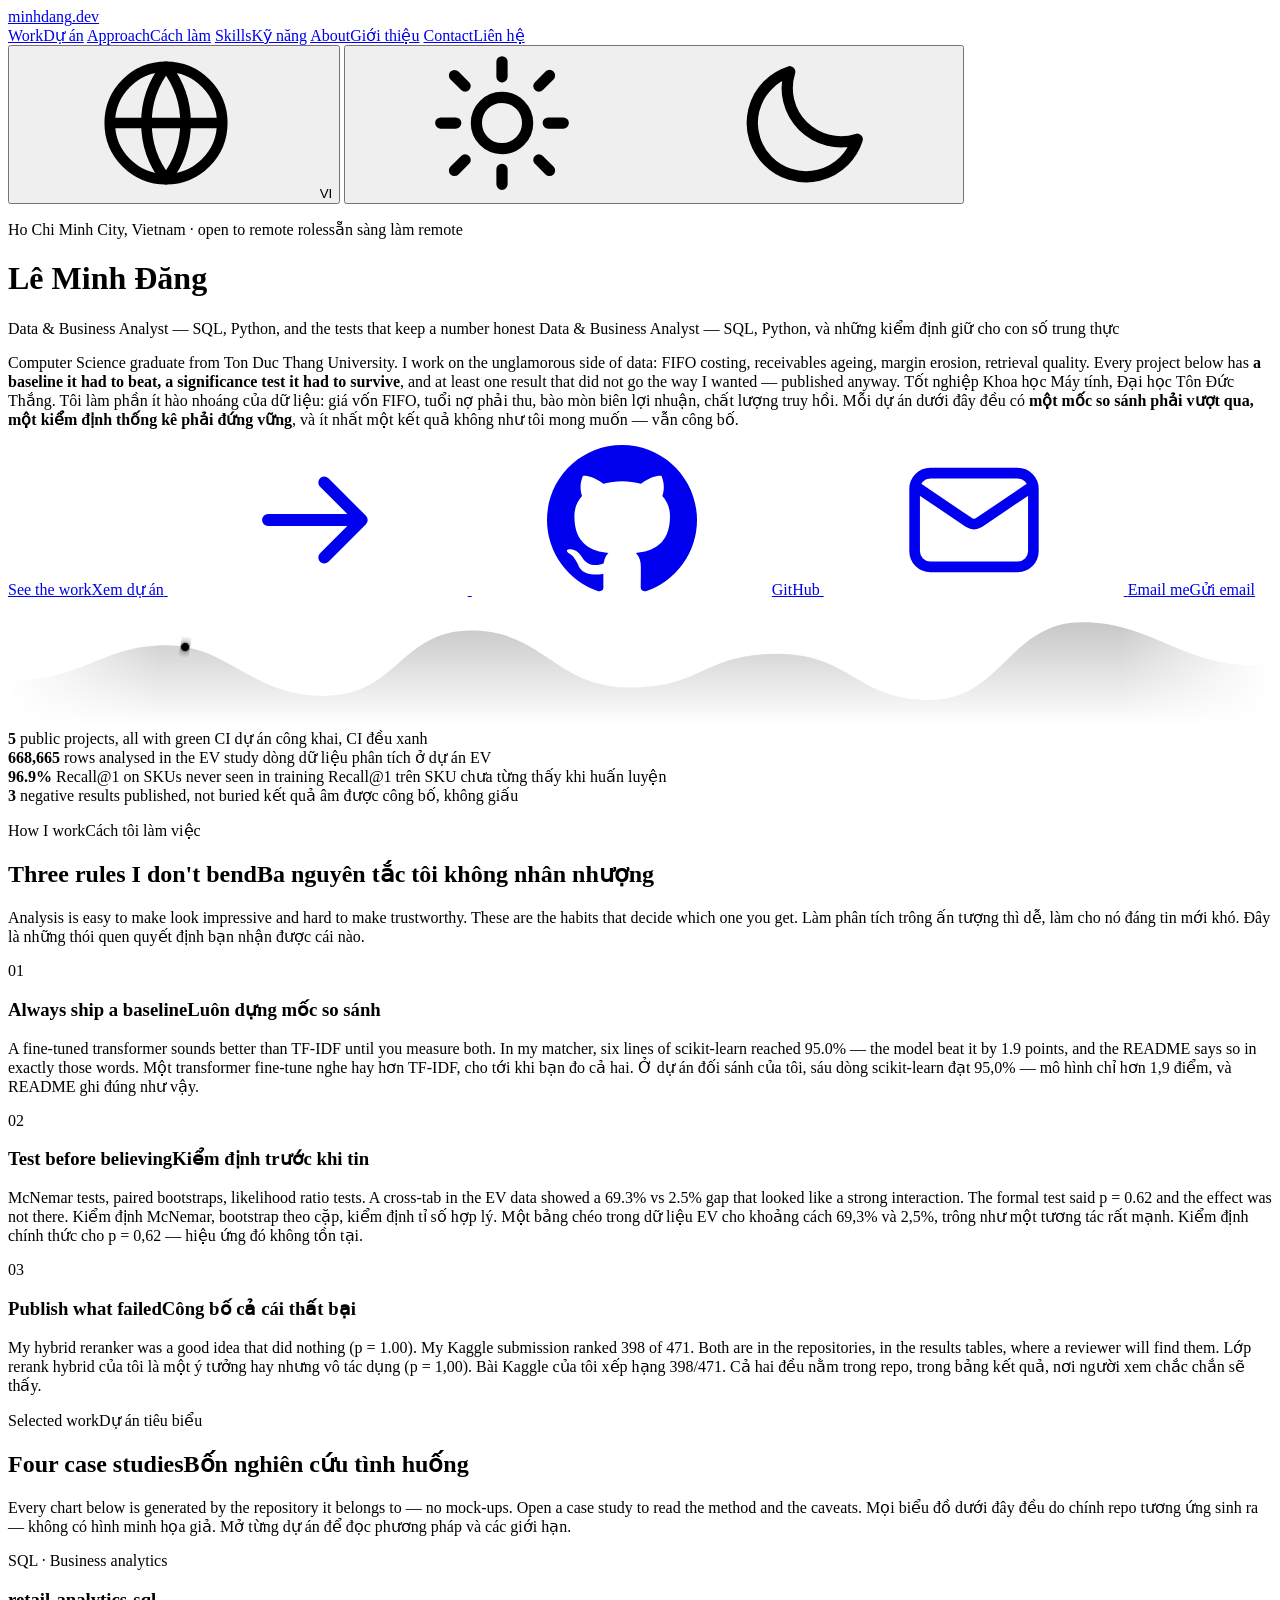
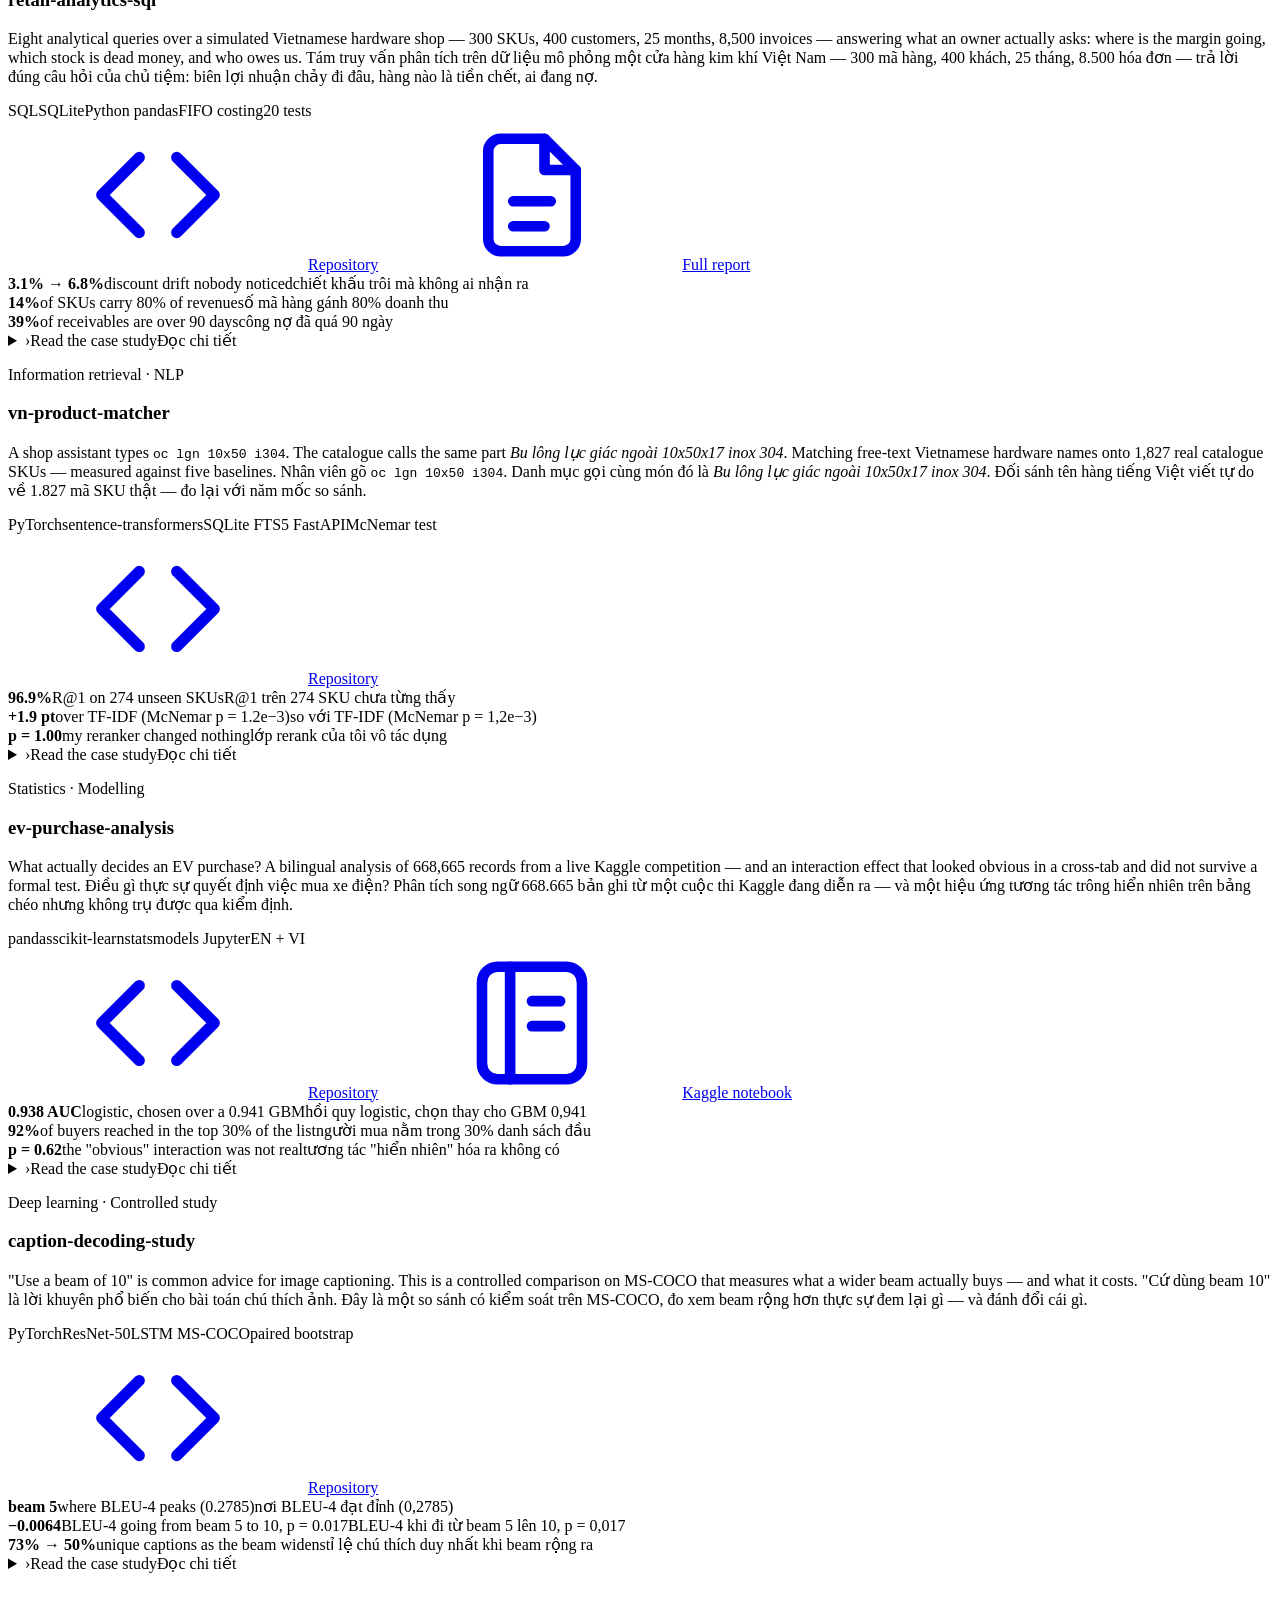
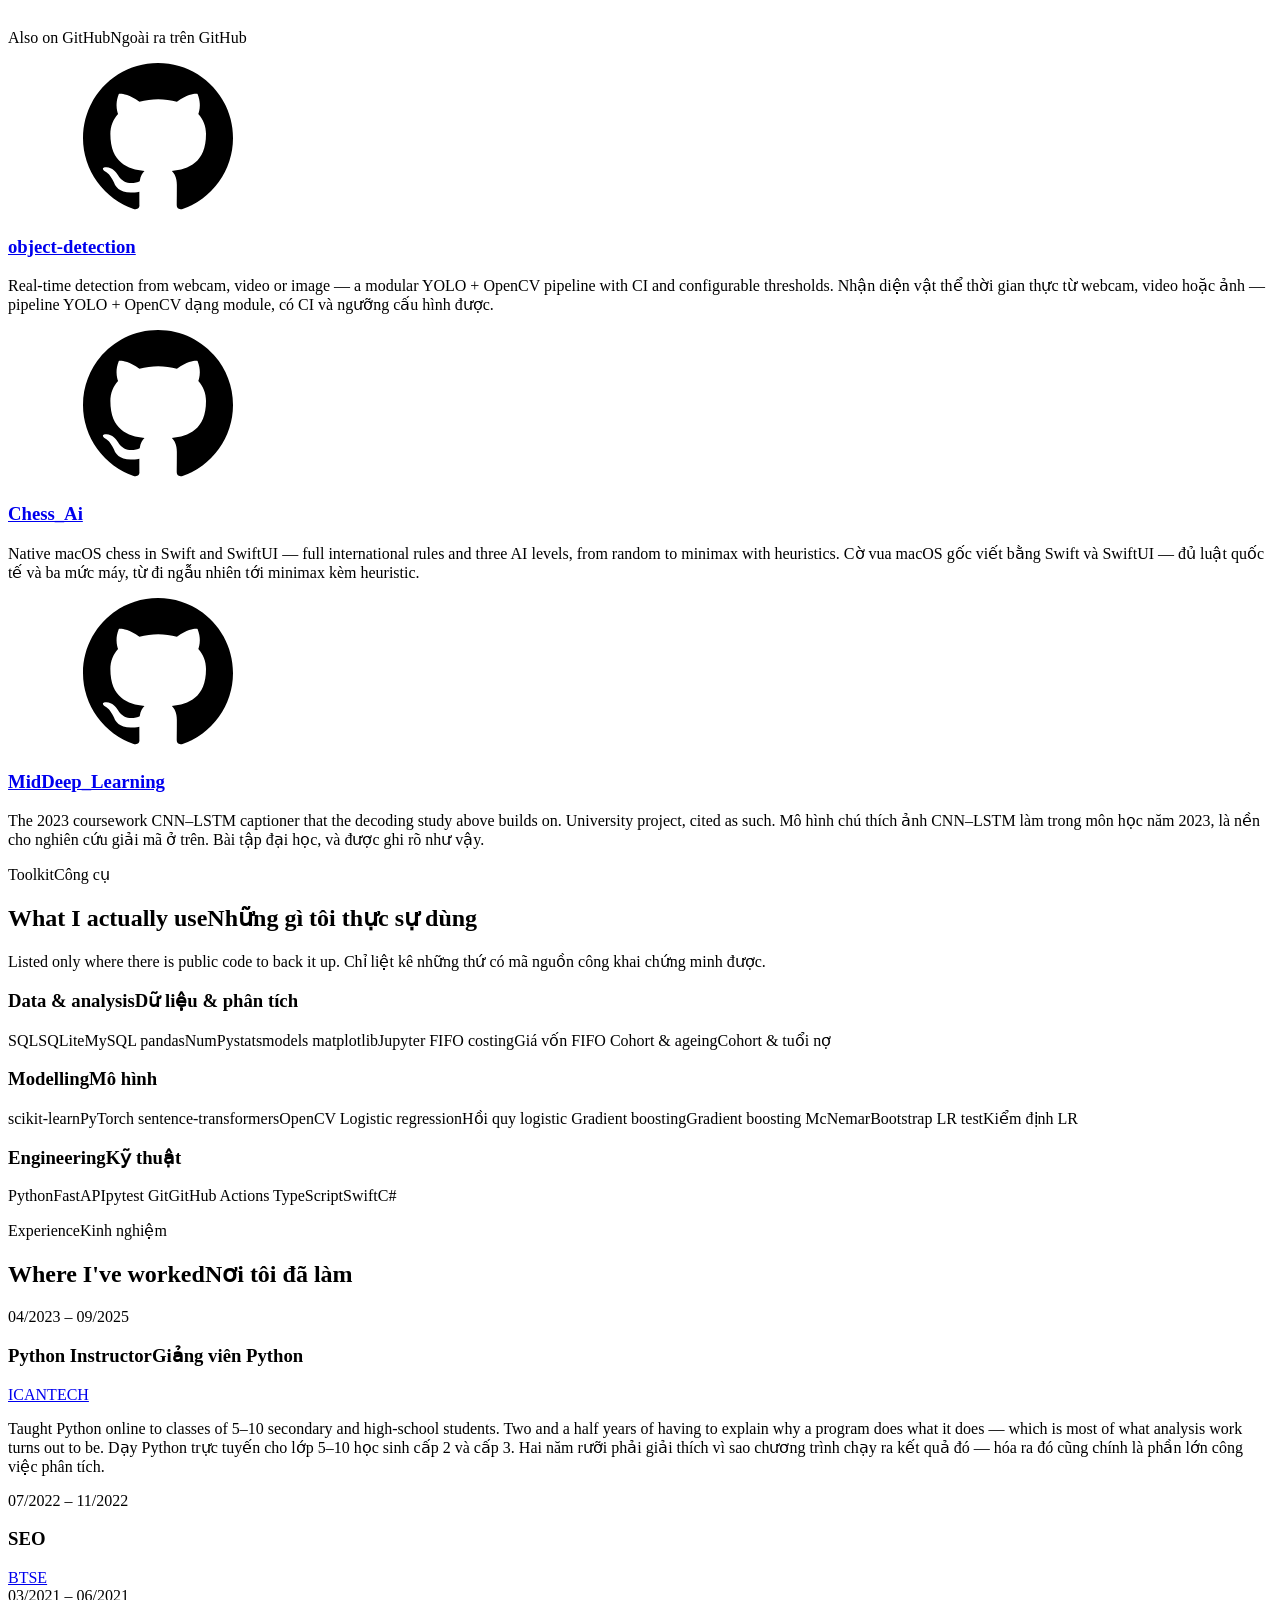
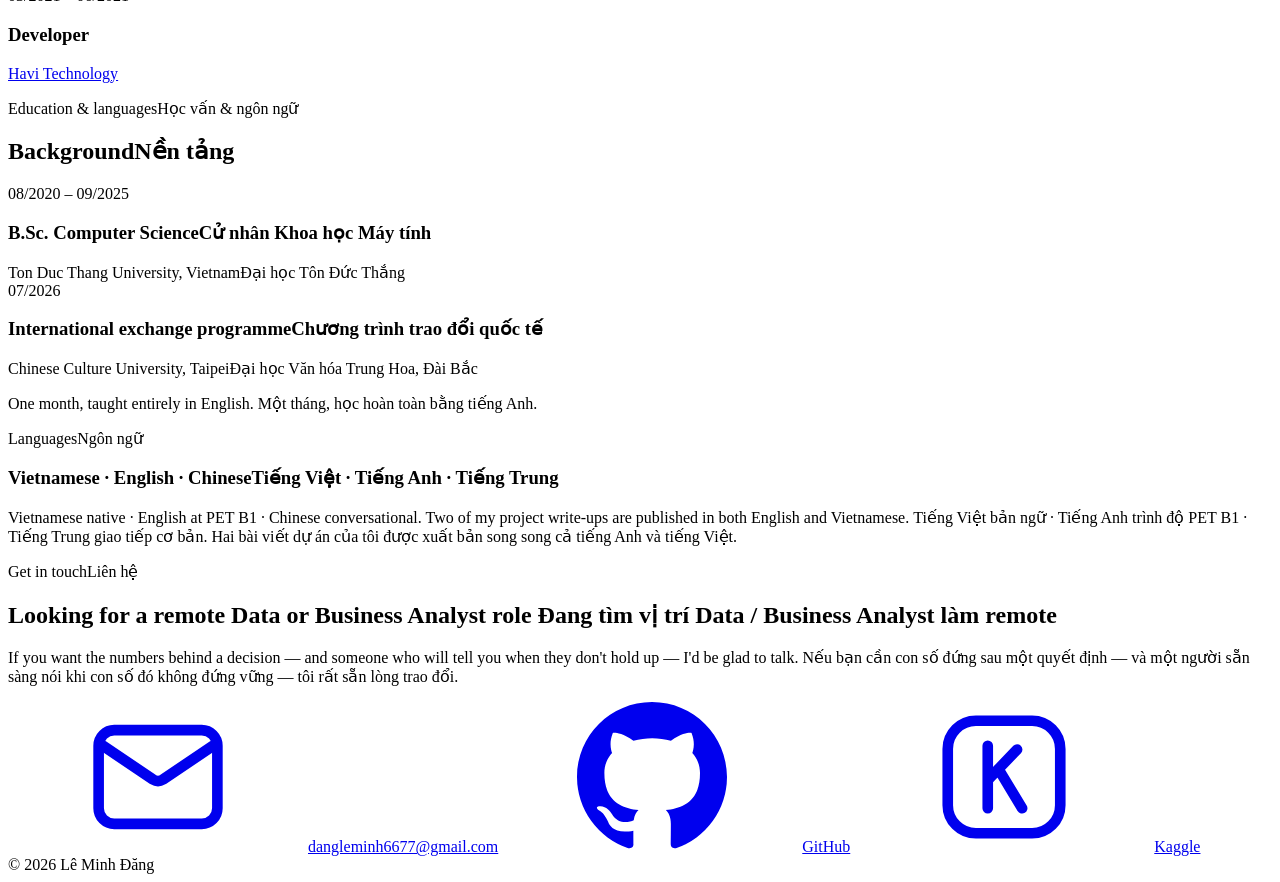
==== src/index.html @ 61ada76a "Split the page per language and add the search and assistant metadata A crawler was reading the Engl" ====
<!DOCTYPE html>
<html lang="en" data-theme="dark" data-lang="en">
<head>
<meta charset="utf-8">
<meta name="viewport" content="width=device-width, initial-scale=1">
<title>Lê Minh Đăng — Data &amp; Business Analyst</title>
<meta name="description" content="Data and business analyst. SQL, Python and statistics on inventory, margin and retrieval problems — with the tests that say whether the numbers hold.">
<meta name="author" content="Lê Minh Đăng">
<meta property="og:title" content="Lê Minh Đăng — Data &amp; Business Analyst">
<meta property="og:description" content="Five public projects, each with a baseline, a significance test, and at least one result that did not go my way.">
<meta property="og:type" content="website">
<meta property="og:url" content="https://conchocon154.github.io/">
<meta property="og:image" content="https://conchocon154.github.io/assets/img/og.png">
<meta property="og:image:width" content="1200">
<meta property="og:image:height" content="630">
<meta property="og:image:alt" content="Lê Minh Đăng — Data & Business Analyst">
<meta name="twitter:card" content="summary_large_image">
<meta name="theme-color" content="#0b0f14" media="(prefers-color-scheme: dark)">
<meta name="theme-color" content="#fbfaf7" media="(prefers-color-scheme: light)">
<link rel="icon" href="data:image/svg+xml,<svg xmlns='http://www.w3.org/2000/svg' viewBox='0 0 100 100'><rect width='100' height='100' rx='22' fill='%230b0f14'/><text y='72' x='50' text-anchor='middle' font-size='58' font-family='monospace' fill='%234dd4ac'>Đ</text></svg>">
<link rel="stylesheet" href="assets/css/style.css">
</head>
<body>

<!-- ====================== ICON SPRITE ======================
     Inline so nothing is fetched, and every glyph inherits currentColor,
     which means the icons follow the theme without a second asset set.
     GitHub mark is the MIT-licensed Octicon path.
     ========================================================= -->
<svg width="0" height="0" style="position:absolute" aria-hidden="true" focusable="false">
  <defs>
    <symbol id="i-github" viewBox="0 0 16 16">
      <path fill="currentColor" d="M8 0c4.42 0 8 3.58 8 8a8.013 8.013 0 0 1-5.45 7.59c-.4.08-.55-.17-.55-.38 0-.27.01-1.13.01-2.2 0-.75-.25-1.23-.54-1.48 1.78-.2 3.65-.88 3.65-3.95 0-.88-.31-1.59-.82-2.15.08-.2.36-1.02-.08-2.12 0 0-.67-.22-2.2.82-.64-.18-1.32-.27-2-.27-.68 0-1.36.09-2 .27-1.53-1.03-2.2-.82-2.2-.82-.44 1.1-.16 1.92-.08 2.12-.51.56-.82 1.28-.82 2.15 0 3.06 1.86 3.75 3.64 3.95-.23.2-.44.55-.51 1.07-.46.21-1.61.55-2.33-.66-.15-.24-.6-.83-1.23-.82-.67.01-.27.38.01.53.34.19.73.9.82 1.13.16.45.68 1.31 2.69.94 0 .67.01 1.3.01 1.49 0 .21-.15.45-.55.38A7.995 7.995 0 0 1 0 8c0-4.42 3.58-8 8-8Z"/>
    </symbol>
    <symbol id="i-arrow" viewBox="0 0 24 24" fill="none" stroke="currentColor" stroke-width="1.9" stroke-linecap="round" stroke-linejoin="round">
      <path d="M4 12h15m0 0-6-6m6 6-6 6"/>
    </symbol>
    <symbol id="i-mail" viewBox="0 0 24 24" fill="none" stroke="currentColor" stroke-width="1.7" stroke-linecap="round" stroke-linejoin="round">
      <rect x="2.5" y="4.5" width="19" height="15" rx="2.5"/>
      <path d="m3.2 7 8 5.4a1.5 1.5 0 0 0 1.6 0l8-5.4"/>
    </symbol>
    <symbol id="i-kaggle" viewBox="0 0 24 24" fill="none" stroke="currentColor" stroke-width="1.7" stroke-linecap="round" stroke-linejoin="round">
      <rect x="3" y="3" width="18" height="18" rx="4.5"/>
      <path d="M9.4 7v10M9.4 12.5 14.1 7.6M11.1 10.7 14.9 17"/>
    </symbol>
    <symbol id="i-code" viewBox="0 0 24 24" fill="none" stroke="currentColor" stroke-width="1.8" stroke-linecap="round" stroke-linejoin="round">
      <path d="m9 6-6 6 6 6M15 6l6 6-6 6"/>
    </symbol>
    <symbol id="i-doc" viewBox="0 0 24 24" fill="none" stroke="currentColor" stroke-width="1.7" stroke-linecap="round" stroke-linejoin="round">
      <path d="M14 3H7a2 2 0 0 0-2 2v14a2 2 0 0 0 2 2h10a2 2 0 0 0 2-2V8z"/>
      <path d="M14 3v5h5M9 13h6M9 17h5"/>
    </symbol>
    <symbol id="i-notebook" viewBox="0 0 24 24" fill="none" stroke="currentColor" stroke-width="1.7" stroke-linecap="round" stroke-linejoin="round">
      <rect x="4" y="3" width="16" height="18" rx="2.5"/>
      <path d="M8.5 3v18M12 8.5h4.5M12 12.5h4.5"/>
    </symbol>
    <symbol id="i-sun" viewBox="0 0 24 24" fill="none" stroke="currentColor" stroke-width="1.8" stroke-linecap="round" stroke-linejoin="round">
      <circle cx="12" cy="12" r="4.1"/>
      <path d="M12 2.2v2.4M12 19.4v2.4M4.4 4.4 6.1 6.1M17.9 17.9l1.7 1.7M2.2 12h2.4M19.4 12h2.4M4.4 19.6 6.1 17.9M17.9 6.1l1.7-1.7"/>
    </symbol>
    <symbol id="i-moon" viewBox="0 0 24 24" fill="none" stroke="currentColor" stroke-width="1.8" stroke-linecap="round" stroke-linejoin="round">
      <path d="M20.2 14.6A8.6 8.6 0 0 1 9.4 3.8a8.6 8.6 0 1 0 10.8 10.8Z"/>
    </symbol>
    <symbol id="i-globe" viewBox="0 0 24 24" fill="none" stroke="currentColor" stroke-width="1.7" stroke-linecap="round" stroke-linejoin="round">
      <circle cx="12" cy="12" r="9"/>
      <path d="M3.2 12h17.6"/>
      <path d="M12 3a14.5 14.5 0 0 1 0 18 14.5 14.5 0 0 1 0-18Z"/>
    </symbol>
  </defs>
</svg>

<!-- ====================== TOP BAR ====================== -->
<header class="topbar">
  <div class="topbar-in">
    <a class="brand" href="#top">minhdang<span class="dot">.</span>dev</a>
    <nav class="navlinks">
      <a href="#work"><span lang="en">Work</span><span lang="vi">Dự án</span></a>
      <a href="#approach"><span lang="en">Approach</span><span lang="vi">Cách làm</span></a>
      <a href="#skills"><span lang="en">Skills</span><span lang="vi">Kỹ năng</span></a>
      <a href="#about"><span lang="en">About</span><span lang="vi">Giới thiệu</span></a>
      <a href="#contact"><span lang="en">Contact</span><span lang="vi">Liên hệ</span></a>
    </nav>
    <div class="toggles">
      <button class="tg" id="langBtn" type="button" aria-label="Switch language">
        <svg class="ico"><use href="#i-globe"/></svg>
        <span class="tg-label">VI</span>
      </button>
      <button class="tg tg-icon" id="themeBtn" type="button" aria-label="Switch theme">
        <svg class="ico ico-sun"><use href="#i-sun"/></svg>
        <svg class="ico ico-moon"><use href="#i-moon"/></svg>
      </button>
    </div>
  </div>
  <div class="progress" id="progress" aria-hidden="true"></div>
</header>

<main id="top">

<!-- ====================== HERO ====================== -->
<div class="hero">
  <div class="wrap">
    <p class="eyebrow">Ho Chi Minh City, Vietnam · <span lang="en">open to remote roles</span><span lang="vi">sẵn sàng làm remote</span></p>
    <h1>Lê Minh Đăng</h1>
    <p class="role">
      <span lang="en">Data &amp; Business Analyst — SQL, Python, and the tests that keep a number honest</span>
      <span lang="vi">Data &amp; Business Analyst — SQL, Python, và những kiểm định giữ cho con số trung thực</span>
    </p>

    <p class="pitch">
      <span lang="en">Computer Science graduate from Ton Duc Thang University. I work on the unglamorous
      side of data: FIFO costing, receivables ageing, margin erosion, retrieval quality. Every project
      below has <strong>a baseline it had to beat, a significance test it had to survive</strong>, and at least one
      result that did not go the way I wanted — published anyway.</span>
      <span lang="vi">Tốt nghiệp Khoa học Máy tính, Đại học Tôn Đức Thắng. Tôi làm phần ít hào nhoáng
      của dữ liệu: giá vốn FIFO, tuổi nợ phải thu, bào mòn biên lợi nhuận, chất lượng truy hồi. Mỗi dự án
      dưới đây đều có <strong>một mốc so sánh phải vượt qua, một kiểm định thống kê phải đứng vững</strong>,
      và ít nhất một kết quả không như tôi mong muốn — vẫn công bố.</span>
    </p>

    <div class="cta">
      <a class="btn btn-primary" href="#work">
        <span lang="en">See the work</span><span lang="vi">Xem dự án</span>
        <svg class="ico ico-shift"><use href="#i-arrow"/></svg>
      </a>
      <a class="btn" href="https://github.com/conchocon154" target="_blank" rel="noopener">
        <svg class="ico"><use href="#i-github"/></svg>GitHub
      </a>
      <a class="btn" href="mailto:dangleminh6677@gmail.com">
        <svg class="ico"><use href="#i-mail"/></svg>
        <span lang="en">Email me</span><span lang="vi">Gửi email</span>
      </a>
    </div>

    <!-- A signal, not a data chart: it carries no numbers and claims none.
         The real figures all live in the case studies below. -->
    <div class="signal" aria-hidden="true">
      <svg viewBox="0 0 1200 120" preserveAspectRatio="none">
        <defs>
          <linearGradient id="sig-fill" x1="0" y1="0" x2="0" y2="1">
            <stop offset="0%" stop-color="var(--accent)" stop-opacity="0.22"/>
            <stop offset="100%" stop-color="var(--accent)" stop-opacity="0"/>
          </linearGradient>
          <linearGradient id="sig-fade" x1="0" y1="0" x2="1" y2="0">
            <stop offset="0%" stop-color="#fff" stop-opacity="0"/>
            <stop offset="12%" stop-color="#fff" stop-opacity="1"/>
            <stop offset="88%" stop-color="#fff" stop-opacity="1"/>
            <stop offset="100%" stop-color="#fff" stop-opacity="0"/>
          </linearGradient>
          <mask id="sig-mask">
            <rect width="1200" height="120" fill="url(#sig-fade)"/>
          </mask>
          <filter id="sig-glow" x="-5%" y="-60%" width="110%" height="220%">
            <feGaussianBlur stdDeviation="4" result="b"/>
            <feMerge><feMergeNode in="b"/><feMergeNode in="SourceGraphic"/></feMerge>
          </filter>
        </defs>

        <g mask="url(#sig-mask)">
          <g class="sig-ticks">
            <path d="M0 96h1200" stroke="var(--line)" stroke-width="1"/>
          </g>
          <path class="sig-area"
                d="M0 78 C 70 78 90 44 150 44 S 230 92 300 92 S 372 30 440 30
                   S 520 84 590 84 S 660 52 730 52 S 806 96 875 96 S 950 22 1020 22
                   S 1120 70 1200 62 L1200 120 L0 120 Z"
                fill="url(#sig-fill)"/>
          <path class="sig-line"
                d="M0 78 C 70 78 90 44 150 44 S 230 92 300 92 S 372 30 440 30
                   S 520 84 590 84 S 660 52 730 52 S 806 96 875 96 S 950 22 1020 22
                   S 1120 70 1200 62"
                fill="none" stroke="var(--accent)" stroke-width="2.2"
                stroke-linecap="round" filter="url(#sig-glow)"/>
          <circle class="sig-dot" r="4" fill="var(--accent)" filter="url(#sig-glow)">
            <animateMotion dur="14s" repeatCount="indefinite" rotate="auto"
              path="M0 78 C 70 78 90 44 150 44 S 230 92 300 92 S 372 30 440 30
                    S 520 84 590 84 S 660 52 730 52 S 806 96 875 96 S 950 22 1020 22
                    S 1120 70 1200 62"/>
          </circle>
        </g>
      </svg>
    </div>

    <div class="stats">
      <div class="stat">
        <b>5</b>
        <span lang="en">public projects, all with green CI</span>
        <span lang="vi">dự án công khai, CI đều xanh</span>
      </div>
      <div class="stat">
        <b>668,665</b>
        <span lang="en">rows analysed in the EV study</span>
        <span lang="vi">dòng dữ liệu phân tích ở dự án EV</span>
      </div>
      <div class="stat">
        <b>96.9%</b>
        <span lang="en">Recall@1 on SKUs never seen in training</span>
        <span lang="vi">Recall@1 trên SKU chưa từng thấy khi huấn luyện</span>
      </div>
      <div class="stat">
        <b>3</b>
        <span lang="en">negative results published, not buried</span>
        <span lang="vi">kết quả âm được công bố, không giấu</span>
      </div>
    </div>
  </div>
</div>

<!-- ====================== APPROACH ====================== -->
<section id="approach">
  <div class="wrap">
    <div class="sec-head reveal">
      <p class="eyebrow"><span lang="en">How I work</span><span lang="vi">Cách tôi làm việc</span></p>
      <h2><span lang="en">Three rules I don't bend</span><span lang="vi">Ba nguyên tắc tôi không nhân nhượng</span></h2>
      <p>
        <span lang="en">Analysis is easy to make look impressive and hard to make trustworthy.
        These are the habits that decide which one you get.</span>
        <span lang="vi">Làm phân tích trông ấn tượng thì dễ, làm cho nó đáng tin mới khó.
        Đây là những thói quen quyết định bạn nhận được cái nào.</span>
      </p>
    </div>

    <div class="approach">
      <div class="appr reveal">
        <span class="num">01</span>
        <h3><span lang="en">Always ship a baseline</span><span lang="vi">Luôn dựng mốc so sánh</span></h3>
        <p>
          <span lang="en">A fine-tuned transformer sounds better than TF-IDF until you measure both.
          In my matcher, six lines of scikit-learn reached 95.0% — the model beat it by 1.9 points,
          and the README says so in exactly those words.</span>
          <span lang="vi">Một transformer fine-tune nghe hay hơn TF-IDF, cho tới khi bạn đo cả hai.
          Ở dự án đối sánh của tôi, sáu dòng scikit-learn đạt 95,0% — mô hình chỉ hơn 1,9 điểm,
          và README ghi đúng như vậy.</span>
        </p>
      </div>
      <div class="appr reveal">
        <span class="num">02</span>
        <h3><span lang="en">Test before believing</span><span lang="vi">Kiểm định trước khi tin</span></h3>
        <p>
          <span lang="en">McNemar tests, paired bootstraps, likelihood ratio tests. A cross-tab in the EV
          data showed a 69.3% vs 2.5% gap that looked like a strong interaction. The formal test said
          p = 0.62 and the effect was not there.</span>
          <span lang="vi">Kiểm định McNemar, bootstrap theo cặp, kiểm định tỉ số hợp lý. Một bảng chéo trong
          dữ liệu EV cho khoảng cách 69,3% và 2,5%, trông như một tương tác rất mạnh. Kiểm định chính thức
          cho p = 0,62 — hiệu ứng đó không tồn tại.</span>
        </p>
      </div>
      <div class="appr reveal">
        <span class="num">03</span>
        <h3><span lang="en">Publish what failed</span><span lang="vi">Công bố cả cái thất bại</span></h3>
        <p>
          <span lang="en">My hybrid reranker was a good idea that did nothing (p = 1.00). My Kaggle
          submission ranked 398 of 471. Both are in the repositories, in the results tables,
          where a reviewer will find them.</span>
          <span lang="vi">Lớp rerank hybrid của tôi là một ý tưởng hay nhưng vô tác dụng (p = 1,00).
          Bài Kaggle của tôi xếp hạng 398/471. Cả hai đều nằm trong repo, trong bảng kết quả,
          nơi người xem chắc chắn sẽ thấy.</span>
        </p>
      </div>
    </div>
  </div>
</section>

<!-- ====================== WORK ====================== -->
<section id="work">
  <div class="wrap">
    <div class="sec-head reveal">
      <p class="eyebrow"><span lang="en">Selected work</span><span lang="vi">Dự án tiêu biểu</span></p>
      <h2><span lang="en">Four case studies</span><span lang="vi">Bốn nghiên cứu tình huống</span></h2>
      <p>
        <span lang="en">Every chart below is generated by the repository it belongs to — no mock-ups.
        Open a case study to read the method and the caveats.</span>
        <span lang="vi">Mọi biểu đồ dưới đây đều do chính repo tương ứng sinh ra — không có hình minh họa giả.
        Mở từng dự án để đọc phương pháp và các giới hạn.</span>
      </p>
    </div>

    <!-- ---------- 1. retail-analytics-sql ---------- -->
    <article class="proj reveal">
      <div class="proj-head">
        <div>
          <p class="kicker">SQL · Business analytics</p>
          <h3>retail-analytics-sql</h3>
          <p class="lede">
            <span lang="en">Eight analytical queries over a simulated Vietnamese hardware shop —
            300 SKUs, 400 customers, 25 months, 8,500 invoices — answering what an owner actually asks:
            where is the margin going, which stock is dead money, and who owes us.</span>
            <span lang="vi">Tám truy vấn phân tích trên dữ liệu mô phỏng một cửa hàng kim khí Việt Nam —
            300 mã hàng, 400 khách, 25 tháng, 8.500 hóa đơn — trả lời đúng câu hỏi của chủ tiệm:
            biên lợi nhuận chảy đi đâu, hàng nào là tiền chết, ai đang nợ.</span>
          </p>
          <div class="tags">
            <span class="tag">SQL</span><span class="tag">SQLite</span><span class="tag">Python</span>
            <span class="tag">pandas</span><span class="tag">FIFO costing</span><span class="tag">20 tests</span>
          </div>
        </div>
        <div class="proj-links">
          <a href="https://github.com/conchocon154/retail-analytics-sql" target="_blank" rel="noopener"><svg class="ico"><use href="#i-code"/></svg>Repository</a>
          <a href="https://github.com/conchocon154/retail-analytics-sql/blob/main/reports/findings.md" target="_blank" rel="noopener"><svg class="ico"><use href="#i-doc"/></svg>Full report</a>
        </div>
      </div>

      <div class="result-band">
        <div><b>3.1% → 6.8%</b><span lang="en">discount drift nobody noticed</span><span lang="vi">chiết khấu trôi mà không ai nhận ra</span></div>
        <div><b>14%</b><span lang="en">of SKUs carry 80% of revenue</span><span lang="vi">số mã hàng gánh 80% doanh thu</span></div>
        <div><b>39%</b><span lang="en">of receivables are over 90 days</span><span lang="vi">công nợ đã quá 90 ngày</span></div>
      </div>

      <details>
        <summary><span class="chev">›</span><span lang="en">Read the case study</span><span lang="vi">Đọc chi tiết</span></summary>
        <div class="proj-body">

          <h4><span lang="en">The finding that matters</span><span lang="vi">Phát hiện quan trọng nhất</span></h4>
          <p>
            <span lang="en">Discounts given to credit customers drifted from 3.1% to 6.8% over two years.
            Their gross margin fell from 20.5% to 18.6%. <strong>Revenue never dropped — which is exactly why
            nobody noticed.</strong> Recovering two points is worth roughly 44 million VND a year.</span>
            <span lang="vi">Chiết khấu cho khách công nợ trôi từ 3,1% lên 6,8% trong hai năm.
            Biên lợi nhuận gộp của nhóm này giảm từ 20,5% xuống 18,6%. <strong>Doanh thu không hề giảm — và đó
            chính là lý do không ai để ý.</strong> Lấy lại hai điểm biên tương đương khoảng 44 triệu đồng mỗi năm.</span>
          </p>

          <div class="figure">
            <!-- CHART:retail-revenue -->
<svg viewBox="0 0 720 260" role="img" aria-label="Monthly revenue and gross margin over 25 months" preserveAspectRatio="xMidYMid meet"><defs><linearGradient id="g-rev" x1="0" y1="0" x2="0" y2="1"><stop offset="0%" stop-color="var(--accent)" stop-opacity="0.28"/><stop offset="100%" stop-color="var(--accent)" stop-opacity="0"/></linearGradient></defs><defs><filter id="f-rev" x="-20%" y="-40%" width="140%" height="180%"><feGaussianBlur stdDeviation="3.2" result="b"/><feMerge><feMergeNode in="b"/><feMergeNode in="SourceGraphic"/></feMerge></filter></defs><line x1="52" y1="176.4" x2="676" y2="176.4" stroke="var(--line)" stroke-width="1" stroke-dasharray="2 5"/><line x1="52" y1="138.8" x2="676" y2="138.8" stroke="var(--line)" stroke-width="1" stroke-dasharray="2 5"/><line x1="52" y1="101.2" x2="676" y2="101.2" stroke="var(--line)" stroke-width="1" stroke-dasharray="2 5"/><line x1="52" y1="63.6" x2="676" y2="63.6" stroke="var(--line)" stroke-width="1" stroke-dasharray="2 5"/><rect x="56.7" y="108.5" width="15.5" height="105.5" rx="1.5" fill="var(--text-mute)" opacity="0.28"/><rect x="81.7" y="111.8" width="15.5" height="102.2" rx="1.5" fill="var(--text-mute)" opacity="0.28"/><rect x="106.7" y="108.0" width="15.5" height="106.0" rx="1.5" fill="var(--text-mute)" opacity="0.28"/><rect x="131.6" y="80.6" width="15.5" height="133.4" rx="1.5" fill="var(--text-mute)" opacity="0.28"/><rect x="156.6" y="66.3" width="15.5" height="147.7" rx="1.5" fill="var(--text-mute)" opacity="0.28"/><rect x="181.5" y="78.6" width="15.5" height="135.4" rx="1.5" fill="var(--text-mute)" opacity="0.28"/><rect x="206.5" y="85.0" width="15.5" height="129.0" rx="1.5" fill="var(--text-mute)" opacity="0.28"/><rect x="231.5" y="66.7" width="15.5" height="147.3" rx="1.5" fill="var(--text-mute)" opacity="0.28"/><rect x="256.4" y="79.7" width="15.5" height="134.3" rx="1.5" fill="var(--text-mute)" opacity="0.28"/><rect x="281.4" y="104.3" width="15.5" height="109.7" rx="1.5" fill="var(--text-mute)" opacity="0.28"/><rect x="306.3" y="117.6" width="15.5" height="96.4" rx="1.5" fill="var(--text-mute)" opacity="0.28"/><rect x="331.3" y="110.0" width="15.5" height="104.0" rx="1.5" fill="var(--text-mute)" opacity="0.28"/><rect x="356.3" y="109.3" width="15.5" height="104.7" rx="1.5" fill="var(--text-mute)" opacity="0.28"/><rect x="381.2" y="93.6" width="15.5" height="120.4" rx="1.5" fill="var(--text-mute)" opacity="0.28"/><rect x="406.2" y="85.4" width="15.5" height="128.6" rx="1.5" fill="var(--text-mute)" opacity="0.28"/><rect x="431.1" y="81.3" width="15.5" height="132.7" rx="1.5" fill="var(--text-mute)" opacity="0.28"/><rect x="456.1" y="46.1" width="15.5" height="167.9" rx="1.5" fill="var(--text-mute)" opacity="0.28"/><rect x="481.1" y="76.8" width="15.5" height="137.2" rx="1.5" fill="var(--text-mute)" opacity="0.28"/><rect x="506.0" y="90.6" width="15.5" height="123.4" rx="1.5" fill="var(--text-mute)" opacity="0.28"/><rect x="531.0" y="81.3" width="15.5" height="132.7" rx="1.5" fill="var(--text-mute)" opacity="0.28"/><rect x="555.9" y="80.4" width="15.5" height="133.6" rx="1.5" fill="var(--text-mute)" opacity="0.28"/><rect x="580.9" y="94.7" width="15.5" height="119.3" rx="1.5" fill="var(--text-mute)" opacity="0.28"/><rect x="605.9" y="102.2" width="15.5" height="111.8" rx="1.5" fill="var(--text-mute)" opacity="0.28"/><rect x="630.8" y="111.0" width="15.5" height="103.0" rx="1.5" fill="var(--text-mute)" opacity="0.28"/><rect x="655.8" y="89.4" width="15.5" height="124.6" rx="1.5" fill="var(--text-mute)" opacity="0.28"/><path d="M64.5 89.2 L89.4 69.2 L114.4 56.1 L139.4 83.5 L164.3 89.9 L189.3 80.9 L214.2 71.5 L239.2 95.9 L264.2 102.3 L289.1 10.2 L314.1 18.9 L339.0 -12.7 L364.0 -3.3 L389.0 -13.9 L413.9 26.4 L438.9 18.5 L463.8 45.9 L488.8 64.7 L513.8 68.9 L538.7 71.9 L563.7 63.6 L588.6 94.1 L613.6 98.9 L638.6 87.3 L663.5 113.2 L663.5 214 L64.5 214 Z" fill="url(#g-rev)"/><path d="M64.5 89.2 L89.4 69.2 L114.4 56.1 L139.4 83.5 L164.3 89.9 L189.3 80.9 L214.2 71.5 L239.2 95.9 L264.2 102.3 L289.1 10.2 L314.1 18.9 L339.0 -12.7 L364.0 -3.3 L389.0 -13.9 L413.9 26.4 L438.9 18.5 L463.8 45.9 L488.8 64.7 L513.8 68.9 L538.7 71.9 L563.7 63.6 L588.6 94.1 L613.6 98.9 L638.6 87.3 L663.5 113.2" fill="none" stroke="var(--warn)" stroke-width="2.1" stroke-linejoin="round" stroke-linecap="round" filter="url(#f-rev)"/><circle cx="64.5" cy="89.2" r="3.4" fill="var(--warn)"/><circle cx="663.5" cy="113.2" r="3.4" fill="var(--warn)"/><line x1="52" y1="214" x2="676" y2="214" stroke="var(--line)" stroke-width="1"/><text x="44.0" y="179.4" font-family="ui-monospace, SFMono-Regular, Menlo, monospace" font-size="9.5" fill="var(--warn)" text-anchor="end">18%</text><text x="44.0" y="104.2" font-family="ui-monospace, SFMono-Regular, Menlo, monospace" font-size="9.5" fill="var(--warn)" text-anchor="end">20%</text><text x="44.0" y="29.0" font-family="ui-monospace, SFMono-Regular, Menlo, monospace" font-size="9.5" fill="var(--warn)" text-anchor="end">22%</text><text x="684.0" y="217.0" font-family="ui-monospace, SFMono-Regular, Menlo, monospace" font-size="9.5" fill="var(--text-mute)" text-anchor="start">0</text><text x="684.0" y="172.5" font-family="ui-monospace, SFMono-Regular, Menlo, monospace" font-size="9.5" fill="var(--text-mute)" text-anchor="start">100</text><text x="684.0" y="128.0" font-family="ui-monospace, SFMono-Regular, Menlo, monospace" font-size="9.5" fill="var(--text-mute)" text-anchor="start">200</text><text x="684.0" y="83.5" font-family="ui-monospace, SFMono-Regular, Menlo, monospace" font-size="9.5" fill="var(--text-mute)" text-anchor="start">300</text><text x="684.0" y="38.9" font-family="ui-monospace, SFMono-Regular, Menlo, monospace" font-size="9.5" fill="var(--text-mute)" text-anchor="start">400</text><text x="64.5" y="230.0" font-family="ui-monospace, SFMono-Regular, Menlo, monospace" font-size="9" fill="var(--text-mute)" text-anchor="middle">24-08</text><text x="164.3" y="230.0" font-family="ui-monospace, SFMono-Regular, Menlo, monospace" font-size="9" fill="var(--text-mute)" text-anchor="middle">24-12</text><text x="264.2" y="230.0" font-family="ui-monospace, SFMono-Regular, Menlo, monospace" font-size="9" fill="var(--text-mute)" text-anchor="middle">25-04</text><text x="364.0" y="230.0" font-family="ui-monospace, SFMono-Regular, Menlo, monospace" font-size="9" fill="var(--text-mute)" text-anchor="middle">25-08</text><text x="463.8" y="230.0" font-family="ui-monospace, SFMono-Regular, Menlo, monospace" font-size="9" fill="var(--text-mute)" text-anchor="middle">25-12</text><text x="563.7" y="230.0" font-family="ui-monospace, SFMono-Regular, Menlo, monospace" font-size="9" fill="var(--text-mute)" text-anchor="middle">26-04</text><text x="663.5" y="230.0" font-family="ui-monospace, SFMono-Regular, Menlo, monospace" font-size="9" fill="var(--text-mute)" text-anchor="middle">26-08</text><text x="52.0" y="16.0" font-family="ui-monospace, SFMono-Regular, Menlo, monospace" font-size="10" fill="var(--warn)" text-anchor="start" font-weight="600">Gross margin %</text><text x="676.0" y="16.0" font-family="ui-monospace, SFMono-Regular, Menlo, monospace" font-size="10" fill="var(--text-mute)" text-anchor="end">Revenue, m VND</text><text x="52.0" y="252.0" font-family="ui-monospace, SFMono-Regular, Menlo, monospace" font-size="9.5" fill="var(--text-mute)" text-anchor="start">2024-08 → 2026-08   ·   revenue flat, margin sliding</text></svg>
<!-- /CHART:retail-revenue -->
          </div>
          <p class="figcap">
            <span lang="en">Revenue holds while margin slides — the pattern that hides an erosion problem.</span>
            <span lang="vi">Doanh thu giữ nguyên trong khi biên trượt xuống — kiểu biểu đồ che giấu vấn đề bào mòn.</span>
          </p>

          <div class="figrow">
            <div>
              <div class="figure"><!-- CHART:retail-pareto -->
<svg viewBox="0 0 440 250" role="img" aria-label="Cumulative revenue share against cumulative SKU share" preserveAspectRatio="xMidYMid meet"><defs><linearGradient id="g-par" x1="0" y1="0" x2="0" y2="1"><stop offset="0%" stop-color="var(--accent)" stop-opacity="0.28"/><stop offset="100%" stop-color="var(--accent)" stop-opacity="0"/></linearGradient></defs><defs><filter id="f-par" x="-20%" y="-40%" width="140%" height="180%"><feGaussianBlur stdDeviation="3.2" result="b"/><feMerge><feMergeNode in="b"/><feMergeNode in="SourceGraphic"/></feMerge></filter></defs><line x1="46" y1="160.5" x2="414" y2="160.5" stroke="var(--line)" stroke-width="1" stroke-dasharray="2 5"/><line x1="46" y1="115.0" x2="414" y2="115.0" stroke="var(--line)" stroke-width="1" stroke-dasharray="2 5"/><line x1="46" y1="69.5" x2="414" y2="69.5" stroke="var(--line)" stroke-width="1" stroke-dasharray="2 5"/><line x1="46" y1="24.0" x2="414" y2="24.0" stroke="var(--line)" stroke-width="1" stroke-dasharray="2 5"/><line x1="46.0" y1="206.0" x2="414.0" y2="24.0" stroke="var(--text-mute)" stroke-width="1" stroke-dasharray="3 4" opacity="0.6"/><path d="M46.0 206.0 L47.3 183.0 L48.6 161.3 L49.9 147.0 L51.2 137.1 L52.5 129.7 L53.8 122.3 L55.1 117.8 L56.4 113.8 L57.7 110.1 L59.0 106.6 L60.3 103.4 L61.6 101.0 L62.9 98.7 L64.2 96.4 L65.5 94.2 L66.8 92.0 L68.1 89.9 L69.4 87.9 L70.7 86.1 L72.0 84.3 L73.3 82.6 L74.6 81.0 L75.9 79.5 L77.2 78.0 L78.5 76.7 L79.8 75.5 L81.1 74.4 L82.4 73.3 L83.7 72.2 L85.0 71.2 L86.3 70.1 L87.6 69.0 L88.9 68.0 L90.2 67.0 L91.5 66.0 L92.8 65.1 L94.1 64.2 L95.4 63.3 L96.7 62.5 L98.0 61.7 L99.3 61.1 L100.6 60.4 L101.9 59.7 L103.2 59.1 L104.5 58.4 L105.8 57.8 L107.1 57.2 L108.4 56.5 L109.7 56.0 L111.0 55.4 L112.3 54.8 L113.6 54.3 L114.9 53.8 L116.2 53.2 L117.5 52.7 L118.8 52.2 L120.1 51.8 L121.4 51.4 L122.7 50.9 L124.0 50.5 L125.3 50.1 L126.6 49.8 L127.9 49.4 L129.2 49.0 L130.5 48.7 L131.8 48.4 L133.1 48.0 L134.4 47.7 L135.7 47.4 L137.0 47.0 L138.3 46.7 L139.6 46.4 L140.9 46.1 L142.2 45.8 L143.5 45.5 L144.8 45.3 L146.1 45.0 L147.4 44.7 L148.7 44.4 L150.0 44.1 L151.3 43.9 L152.6 43.6 L153.9 43.3 L155.2 43.1 L156.5 42.8 L157.8 42.6 L159.1 42.3 L160.4 42.1 L161.7 41.9 L163.0 41.6 L164.3 41.4 L165.6 41.2 L166.9 41.0 L168.2 40.7 L169.5 40.5 L170.8 40.3 L172.2 40.1 L173.4 39.9 L174.7 39.7 L176.1 39.5 L177.3 39.3 L178.6 39.1 L180.0 38.9 L181.2 38.7 L182.5 38.6 L183.9 38.4 L185.1 38.2 L186.4 38.0 L187.8 37.8 L189.0 37.7 L190.3 37.5 L191.7 37.3 L192.9 37.2 L194.2 37.0 L195.6 36.8 L196.8 36.7 L198.1 36.5 L199.5 36.4 L200.7 36.2 L202.0 36.1 L203.4 35.9 L204.6 35.8 L205.9 35.7 L207.3 35.5 L208.5 35.4 L209.8 35.2 L211.2 35.1 L212.4 35.0 L213.7 34.8 L215.1 34.7 L216.3 34.6 L217.6 34.5 L219.0 34.3 L220.2 34.2 L221.5 34.1 L222.9 34.0 L224.1 33.8 L225.4 33.7 L226.8 33.6 L228.0 33.5 L229.3 33.4 L230.7 33.3 L232.0 33.2 L233.2 33.0 L234.6 32.9 L235.9 32.8 L237.1 32.7 L238.5 32.6 L239.8 32.5 L241.0 32.4 L242.4 32.3 L243.7 32.2 L244.9 32.1 L246.3 32.0 L247.6 31.9 L248.8 31.8 L250.2 31.7 L251.5 31.6 L252.7 31.5 L254.1 31.4 L255.4 31.3 L256.6 31.2 L258.0 31.1 L259.3 31.0 L260.5 30.9 L261.9 30.8 L263.2 30.7 L264.4 30.6 L265.8 30.6 L267.1 30.5 L268.3 30.4 L269.7 30.3 L271.0 30.2 L272.2 30.1 L273.6 30.0 L274.9 30.0 L276.1 29.9 L277.5 29.8 L278.8 29.7 L280.0 29.6 L281.4 29.5 L282.7 29.4 L283.9 29.4 L285.3 29.3 L286.6 29.2 L287.8 29.1 L289.2 29.1 L290.5 29.0 L291.8 28.9 L293.1 28.8 L294.4 28.8 L295.7 28.7 L297.0 28.6 L298.3 28.5 L299.6 28.4 L300.9 28.4 L302.2 28.3 L303.5 28.2 L304.8 28.2 L306.1 28.1 L307.4 28.0 L308.7 27.9 L310.0 27.9 L311.3 27.8 L312.6 27.7 L313.9 27.7 L315.2 27.6 L316.5 27.5 L317.8 27.5 L319.1 27.4 L320.4 27.3 L321.7 27.3 L323.0 27.2 L324.3 27.1 L325.6 27.1 L326.9 27.0 L328.2 26.9 L329.5 26.9 L330.8 26.8 L332.1 26.7 L333.4 26.7 L334.7 26.6 L336.0 26.5 L337.3 26.5 L338.6 26.4 L339.9 26.4 L341.2 26.3 L342.5 26.3 L343.8 26.2 L345.1 26.1 L346.4 26.1 L347.7 26.0 L349.0 26.0 L350.3 25.9 L351.6 25.9 L352.9 25.8 L354.2 25.7 L355.5 25.7 L356.8 25.6 L358.1 25.6 L359.4 25.5 L360.7 25.5 L362.0 25.4 L363.3 25.4 L364.6 25.3 L365.9 25.3 L367.2 25.2 L368.5 25.2 L369.8 25.1 L371.1 25.1 L372.4 25.0 L373.7 25.0 L375.0 24.9 L376.3 24.9 L377.6 24.8 L378.9 24.8 L380.2 24.7 L381.5 24.7 L382.8 24.7 L384.1 24.6 L385.4 24.6 L386.7 24.5 L388.0 24.5 L389.3 24.5 L390.6 24.4 L391.9 24.4 L393.2 24.3 L394.5 24.3 L395.8 24.3 L397.1 24.2 L398.4 24.2 L399.7 24.2 L401.0 24.1 L402.3 24.1 L403.6 24.1 L404.9 24.1 L406.2 24.1 L407.5 24.0 L408.8 24.0 L410.1 24.0 L411.4 24.0 L412.7 24.0 L414.0 24.0 L414.0 206 L46.0 206 Z" fill="url(#g-par)"/><path d="M46.0 206.0 L47.3 183.0 L48.6 161.3 L49.9 147.0 L51.2 137.1 L52.5 129.7 L53.8 122.3 L55.1 117.8 L56.4 113.8 L57.7 110.1 L59.0 106.6 L60.3 103.4 L61.6 101.0 L62.9 98.7 L64.2 96.4 L65.5 94.2 L66.8 92.0 L68.1 89.9 L69.4 87.9 L70.7 86.1 L72.0 84.3 L73.3 82.6 L74.6 81.0 L75.9 79.5 L77.2 78.0 L78.5 76.7 L79.8 75.5 L81.1 74.4 L82.4 73.3 L83.7 72.2 L85.0 71.2 L86.3 70.1 L87.6 69.0 L88.9 68.0 L90.2 67.0 L91.5 66.0 L92.8 65.1 L94.1 64.2 L95.4 63.3 L96.7 62.5 L98.0 61.7 L99.3 61.1 L100.6 60.4 L101.9 59.7 L103.2 59.1 L104.5 58.4 L105.8 57.8 L107.1 57.2 L108.4 56.5 L109.7 56.0 L111.0 55.4 L112.3 54.8 L113.6 54.3 L114.9 53.8 L116.2 53.2 L117.5 52.7 L118.8 52.2 L120.1 51.8 L121.4 51.4 L122.7 50.9 L124.0 50.5 L125.3 50.1 L126.6 49.8 L127.9 49.4 L129.2 49.0 L130.5 48.7 L131.8 48.4 L133.1 48.0 L134.4 47.7 L135.7 47.4 L137.0 47.0 L138.3 46.7 L139.6 46.4 L140.9 46.1 L142.2 45.8 L143.5 45.5 L144.8 45.3 L146.1 45.0 L147.4 44.7 L148.7 44.4 L150.0 44.1 L151.3 43.9 L152.6 43.6 L153.9 43.3 L155.2 43.1 L156.5 42.8 L157.8 42.6 L159.1 42.3 L160.4 42.1 L161.7 41.9 L163.0 41.6 L164.3 41.4 L165.6 41.2 L166.9 41.0 L168.2 40.7 L169.5 40.5 L170.8 40.3 L172.2 40.1 L173.4 39.9 L174.7 39.7 L176.1 39.5 L177.3 39.3 L178.6 39.1 L180.0 38.9 L181.2 38.7 L182.5 38.6 L183.9 38.4 L185.1 38.2 L186.4 38.0 L187.8 37.8 L189.0 37.7 L190.3 37.5 L191.7 37.3 L192.9 37.2 L194.2 37.0 L195.6 36.8 L196.8 36.7 L198.1 36.5 L199.5 36.4 L200.7 36.2 L202.0 36.1 L203.4 35.9 L204.6 35.8 L205.9 35.7 L207.3 35.5 L208.5 35.4 L209.8 35.2 L211.2 35.1 L212.4 35.0 L213.7 34.8 L215.1 34.7 L216.3 34.6 L217.6 34.5 L219.0 34.3 L220.2 34.2 L221.5 34.1 L222.9 34.0 L224.1 33.8 L225.4 33.7 L226.8 33.6 L228.0 33.5 L229.3 33.4 L230.7 33.3 L232.0 33.2 L233.2 33.0 L234.6 32.9 L235.9 32.8 L237.1 32.7 L238.5 32.6 L239.8 32.5 L241.0 32.4 L242.4 32.3 L243.7 32.2 L244.9 32.1 L246.3 32.0 L247.6 31.9 L248.8 31.8 L250.2 31.7 L251.5 31.6 L252.7 31.5 L254.1 31.4 L255.4 31.3 L256.6 31.2 L258.0 31.1 L259.3 31.0 L260.5 30.9 L261.9 30.8 L263.2 30.7 L264.4 30.6 L265.8 30.6 L267.1 30.5 L268.3 30.4 L269.7 30.3 L271.0 30.2 L272.2 30.1 L273.6 30.0 L274.9 30.0 L276.1 29.9 L277.5 29.8 L278.8 29.7 L280.0 29.6 L281.4 29.5 L282.7 29.4 L283.9 29.4 L285.3 29.3 L286.6 29.2 L287.8 29.1 L289.2 29.1 L290.5 29.0 L291.8 28.9 L293.1 28.8 L294.4 28.8 L295.7 28.7 L297.0 28.6 L298.3 28.5 L299.6 28.4 L300.9 28.4 L302.2 28.3 L303.5 28.2 L304.8 28.2 L306.1 28.1 L307.4 28.0 L308.7 27.9 L310.0 27.9 L311.3 27.8 L312.6 27.7 L313.9 27.7 L315.2 27.6 L316.5 27.5 L317.8 27.5 L319.1 27.4 L320.4 27.3 L321.7 27.3 L323.0 27.2 L324.3 27.1 L325.6 27.1 L326.9 27.0 L328.2 26.9 L329.5 26.9 L330.8 26.8 L332.1 26.7 L333.4 26.7 L334.7 26.6 L336.0 26.5 L337.3 26.5 L338.6 26.4 L339.9 26.4 L341.2 26.3 L342.5 26.3 L343.8 26.2 L345.1 26.1 L346.4 26.1 L347.7 26.0 L349.0 26.0 L350.3 25.9 L351.6 25.9 L352.9 25.8 L354.2 25.7 L355.5 25.7 L356.8 25.6 L358.1 25.6 L359.4 25.5 L360.7 25.5 L362.0 25.4 L363.3 25.4 L364.6 25.3 L365.9 25.3 L367.2 25.2 L368.5 25.2 L369.8 25.1 L371.1 25.1 L372.4 25.0 L373.7 25.0 L375.0 24.9 L376.3 24.9 L377.6 24.8 L378.9 24.8 L380.2 24.7 L381.5 24.7 L382.8 24.7 L384.1 24.6 L385.4 24.6 L386.7 24.5 L388.0 24.5 L389.3 24.5 L390.6 24.4 L391.9 24.4 L393.2 24.3 L394.5 24.3 L395.8 24.3 L397.1 24.2 L398.4 24.2 L399.7 24.2 L401.0 24.1 L402.3 24.1 L403.6 24.1 L404.9 24.1 L406.2 24.1 L407.5 24.0 L408.8 24.0 L410.1 24.0 L411.4 24.0 L412.7 24.0 L414.0 24.0" fill="none" stroke="var(--accent)" stroke-width="2.3" stroke-linejoin="round" filter="url(#f-par)"/><line x1="100.6" y1="206.0" x2="100.6" y2="60.4" stroke="var(--warn)" stroke-width="1.4" stroke-dasharray="4 4"/><circle cx="100.6" cy="60.4" r="4.2" fill="var(--warn)"/><text x="114.6" y="136.8" font-family="ui-monospace, SFMono-Regular, Menlo, monospace" font-size="11.5" fill="var(--text)" text-anchor="start" font-weight="700">14.8% of SKUs</text><text x="114.6" y="151.8" font-family="ui-monospace, SFMono-Regular, Menlo, monospace" font-size="10.5" fill="var(--text-dim)" text-anchor="start">carry 80%</text><text x="114.6" y="165.8" font-family="ui-monospace, SFMono-Regular, Menlo, monospace" font-size="10.5" fill="var(--text-dim)" text-anchor="start">of revenue</text><line x1="46" y1="206" x2="414" y2="206" stroke="var(--line)"/><text x="38.0" y="209.0" font-family="ui-monospace, SFMono-Regular, Menlo, monospace" font-size="9.5" fill="var(--text-mute)" text-anchor="end">0</text><text x="46.0" y="222.0" font-family="ui-monospace, SFMono-Regular, Menlo, monospace" font-size="9.5" fill="var(--text-mute)" text-anchor="middle">0</text><text x="38.0" y="118.0" font-family="ui-monospace, SFMono-Regular, Menlo, monospace" font-size="9.5" fill="var(--text-mute)" text-anchor="end">50</text><text x="230.0" y="222.0" font-family="ui-monospace, SFMono-Regular, Menlo, monospace" font-size="9.5" fill="var(--text-mute)" text-anchor="middle">50</text><text x="38.0" y="27.0" font-family="ui-monospace, SFMono-Regular, Menlo, monospace" font-size="9.5" fill="var(--text-mute)" text-anchor="end">100</text><text x="414.0" y="222.0" font-family="ui-monospace, SFMono-Regular, Menlo, monospace" font-size="9.5" fill="var(--text-mute)" text-anchor="middle">100</text><text x="46.0" y="16.0" font-family="ui-monospace, SFMono-Regular, Menlo, monospace" font-size="10" fill="var(--text-dim)" text-anchor="start">Cumulative revenue %</text><text x="414.0" y="242.0" font-family="ui-monospace, SFMono-Regular, Menlo, monospace" font-size="9.5" fill="var(--text-mute)" text-anchor="end">Cumulative SKU %  →</text><text x="46.0" y="242.0" font-family="ui-monospace, SFMono-Regular, Menlo, monospace" font-size="9.5" fill="var(--text-mute)" text-anchor="start">dashed = if every SKU sold equally</text></svg>
<!-- /CHART:retail-pareto --></div>
              <p class="figcap"><span lang="en">14% of the range carries 80% of revenue; 27 of those SKUs are below their lead-time demand right now.</span><span lang="vi">14% số mã hàng gánh 80% doanh thu; 27 mã trong đó đang dưới mức nhu cầu thời gian chờ hàng.</span></p>
            </div>
            <div>
              <div class="figure"><!-- CHART:retail-ageing -->
<svg viewBox="0 0 440 210" role="img" aria-label="Receivables by age bucket" preserveAspectRatio="xMidYMid meet"><defs><filter id="f-age" x="-20%" y="-40%" width="140%" height="180%"><feGaussianBlur stdDeviation="3.2" result="b"/><feMerge><feMergeNode in="b"/><feMergeNode in="SourceGraphic"/></feMerge></filter></defs><line x1="46" y1="123.8" x2="414" y2="123.8" stroke="var(--line)" stroke-width="1" stroke-dasharray="2 5"/><line x1="46" y1="77.6" x2="414" y2="77.6" stroke="var(--line)" stroke-width="1" stroke-dasharray="2 5"/><line x1="46" y1="30.0" x2="414" y2="30.0" stroke="var(--line)" stroke-width="1" stroke-dasharray="2 5"/><rect x="70.8" y="51.4" width="42.3" height="118.6" rx="3" fill="var(--accent)" opacity="0.42"/><text x="92.0" y="42.4" font-family="ui-monospace, SFMono-Regular, Menlo, monospace" font-size="12" fill="var(--text-dim)" text-anchor="middle" font-weight="600">41%</text><text x="92.0" y="186.0" font-family="ui-monospace, SFMono-Regular, Menlo, monospace" font-size="9.5" fill="var(--text-mute)" text-anchor="middle">0–30 days</text><rect x="162.8" y="122.9" width="42.3" height="47.1" rx="3" fill="var(--accent)" opacity="0.42"/><text x="184.0" y="113.9" font-family="ui-monospace, SFMono-Regular, Menlo, monospace" font-size="12" fill="var(--text-dim)" text-anchor="middle" font-weight="600">16%</text><text x="184.0" y="186.0" font-family="ui-monospace, SFMono-Regular, Menlo, monospace" font-size="9.5" fill="var(--text-mute)" text-anchor="middle">31–60</text><rect x="254.8" y="161.5" width="42.3" height="8.5" rx="3" fill="var(--accent)" opacity="0.42"/><text x="276.0" y="152.5" font-family="ui-monospace, SFMono-Regular, Menlo, monospace" font-size="12" fill="var(--text-dim)" text-anchor="middle" font-weight="600">3%</text><text x="276.0" y="186.0" font-family="ui-monospace, SFMono-Regular, Menlo, monospace" font-size="9.5" fill="var(--text-mute)" text-anchor="middle">61–90</text><rect x="346.8" y="56.8" width="42.3" height="113.2" rx="3" fill="var(--warn)" opacity="1" filter="url(#f-age)"/><text x="368.0" y="47.8" font-family="ui-monospace, SFMono-Regular, Menlo, monospace" font-size="12" fill="var(--text)" text-anchor="middle" font-weight="700">39%</text><text x="368.0" y="186.0" font-family="ui-monospace, SFMono-Regular, Menlo, monospace" font-size="9.5" fill="var(--warn)" text-anchor="middle">over 90 days</text><line x1="46" y1="170" x2="414" y2="170" stroke="var(--line)"/><text x="46.0" y="18.0" font-family="ui-monospace, SFMono-Regular, Menlo, monospace" font-size="10" fill="var(--text-dim)" text-anchor="start">Share of the receivables book</text><text x="414.0" y="18.0" font-family="ui-monospace, SFMono-Regular, Menlo, monospace" font-size="9.5" fill="var(--text-mute)" text-anchor="end">122 credit accounts</text></svg>
<!-- /CHART:retail-ageing --></div>
              <p class="figcap"><span lang="en">21 of 122 credit accounts sit above their limit — limits are not enforced where enforcement is possible.</span><span lang="vi">21 trong 122 tài khoản công nợ vượt hạn mức — hạn mức không được siết ở đúng nơi có thể siết.</span></p>
            </div>
          </div>

          <h4><span lang="en">The accounting decisions behind the numbers</span><span lang="vi">Những quyết định kế toán phía sau con số</span></h4>
          <p>
            <span lang="en">Most of the work is not SQL syntax — it is deciding what each number is measured against.
            <strong>Cost is FIFO, not average:</strong> every sold unit is matched to the delivery batch it came from,
            because averaging would smear a supplier price rise backwards into months that never paid it,
            and the erosion above would partly vanish into that average.
            <strong>Revenue is net of both discounts and excludes VAT</strong>, which is collected for the state, not earned.
            <strong>Receivables apply cash oldest-invoice-first</strong> — assuming payments cleared the newest invoice
            would make the ageing look far healthier than it is.</span>
            <span lang="vi">Phần lớn công việc không nằm ở cú pháp SQL, mà ở việc quyết định mỗi con số được đo dựa trên cái gì.
            <strong>Giá vốn tính FIFO, không phải bình quân:</strong> mỗi đơn vị bán ra được truy về đúng lô nhập,
            vì tính bình quân sẽ trải giá nhập tăng ngược lại vào những tháng chưa hề chịu mức giá đó,
            và phần bào mòn ở trên sẽ tan một phần vào cái bình quân ấy.
            <strong>Doanh thu trừ cả hai loại chiết khấu và không gồm VAT</strong> — VAT là thu hộ nhà nước, không phải doanh thu.
            <strong>Công nợ cấn trừ theo hóa đơn cũ trước</strong> — nếu giả định tiền về trả cho hóa đơn mới nhất
            thì bảng tuổi nợ sẽ đẹp hơn thực tế rất nhiều.</span>
          </p>

          <h4><span lang="en">A bug worth remembering</span><span lang="vi">Một lỗi đáng nhớ</span></h4>
          <p>
            <span lang="en">The reorder-point query originally computed average daily demand over
            <em>days with a sale</em> instead of all days — inflating it about thirtyfold. There is now a test
            that fails if that ever comes back.</span>
            <span lang="vi">Truy vấn điểm đặt hàng ban đầu tính nhu cầu bình quân ngày chỉ trên
            <em>những ngày có bán</em> thay vì mọi ngày — phóng đại khoảng 30 lần. Giờ đã có test
            báo đỏ nếu lỗi đó quay lại.</span>
          </p>

          <div class="note">
            <p>
              <b><span lang="en">Stated up front:</span><span lang="vi">Nói rõ từ đầu:</span></b>
              <span lang="en"> the data is simulated, and the README lists every pattern the generator plants on
              purpose — so nothing here is a surprise I arranged and then "discovered". What is worth reviewing is
              the SQL, the accounting choices, and the tests.</span>
              <span lang="vi"> dữ liệu là mô phỏng, và README liệt kê mọi quy luật mà bộ sinh dữ liệu cố tình cài vào —
              nên không có "phát hiện" nào là do tôi tự dàn dựng rồi tự tìm ra. Cái đáng xem là phần SQL,
              các lựa chọn kế toán và bộ test.</span>
            </p>
          </div>
        </div>
      </details>
    </article>

    <!-- ---------- 2. vn-product-matcher ---------- -->
    <article class="proj reveal">
      <div class="proj-head">
        <div>
          <p class="kicker">Information retrieval · NLP</p>
          <h3>vn-product-matcher</h3>
          <p class="lede">
            <span lang="en">A shop assistant types <code class="mono">oc lgn 10x50 i304</code>. The catalogue calls the
            same part <em>Bu lông lục giác ngoài 10x50x17 inox 304</em>. Matching free-text Vietnamese hardware names
            onto 1,827 real catalogue SKUs — measured against five baselines.</span>
            <span lang="vi">Nhân viên gõ <code class="mono">oc lgn 10x50 i304</code>. Danh mục gọi cùng món đó là
            <em>Bu lông lục giác ngoài 10x50x17 inox 304</em>. Đối sánh tên hàng tiếng Việt viết tự do về
            1.827 mã SKU thật — đo lại với năm mốc so sánh.</span>
          </p>
          <div class="tags">
            <span class="tag">PyTorch</span><span class="tag">sentence-transformers</span><span class="tag">SQLite FTS5</span>
            <span class="tag">FastAPI</span><span class="tag">McNemar test</span>
          </div>
        </div>
        <div class="proj-links">
          <a href="https://github.com/conchocon154/vn-product-matcher" target="_blank" rel="noopener"><svg class="ico"><use href="#i-code"/></svg>Repository</a>
        </div>
      </div>

      <div class="result-band">
        <div><b>96.9%</b><span lang="en">R@1 on 274 unseen SKUs</span><span lang="vi">R@1 trên 274 SKU chưa từng thấy</span></div>
        <div><b>+1.9 pt</b><span lang="en">over TF-IDF (McNemar p = 1.2e−3)</span><span lang="vi">so với TF-IDF (McNemar p = 1,2e−3)</span></div>
        <div><b>p = 1.00</b><span lang="en">my reranker changed nothing</span><span lang="vi">lớp rerank của tôi vô tác dụng</span></div>
      </div>

      <details>
        <summary><span class="chev">›</span><span lang="en">Read the case study</span><span lang="vi">Đọc chi tiết</span></summary>
        <div class="proj-body">

          <h4><span lang="en">Why the problem is hard</span><span lang="vi">Vì sao bài toán này khó</span></h4>
          <p>
            <span lang="en">No character the two strings share is enough. <code class="mono">ốc</code> and
            <code class="mono">bu lông</code> are different words for the same bolt, <code class="mono">lgn</code> is
            an abbreviation, <code class="mono">i304</code> is a steel grade, and the wrench size <code class="mono">17</code>
            was never typed at all.</span>
            <span lang="vi">Không có ký tự chung nào giữa hai chuỗi là đủ. <code class="mono">ốc</code> và
            <code class="mono">bu lông</code> là hai cách gọi cùng một con bu lông, <code class="mono">lgn</code> là
            viết tắt, <code class="mono">i304</code> là mác thép, còn cỡ chìa <code class="mono">17</code>
            thì người dùng chưa từng gõ ra.</span>
          </p>

          <h4><span lang="en">Everything, measured against everything</span><span lang="vi">Đo tất cả, so với tất cả</span></h4>
          <p>
            <span lang="en">Recall@1 on <code class="mono">test_unseen</code> — queries for 274 SKUs removed from
            training entirely, so this measures whether the model learned how Vietnamese hardware is
            <em>named</em>, not whether it memorised the catalogue.</span>
            <span lang="vi">Recall@1 trên <code class="mono">test_unseen</code> — truy vấn cho 274 SKU đã bị loại
            hoàn toàn khỏi tập huấn luyện, nên phép đo này cho biết mô hình có học được <em>cách đặt tên</em>
            hàng kim khí Việt Nam hay chỉ học thuộc danh mục.</span>
          </p>

          <div class="figure">
            <!-- CHART:matcher-recall -->
<svg viewBox="0 0 720 230" role="img" aria-label="Recall@1 by retriever on SKUs held out of training" preserveAspectRatio="xMidYMid meet"><defs><filter id="f-mat" x="-20%" y="-40%" width="140%" height="180%"><feGaussianBlur stdDeviation="3.2" result="b"/><feMerge><feMergeNode in="b"/><feMergeNode in="SourceGraphic"/></feMerge></filter></defs><text x="0.0" y="14.0" font-family="ui-monospace, SFMono-Regular, Menlo, monospace" font-size="10" fill="var(--text-dim)" text-anchor="start">Recall@1 on 274 SKUs never seen in training</text><text x="144.0" y="41.0" font-family="ui-monospace, SFMono-Regular, Menlo, monospace" font-size="10.5" fill="var(--text-mute)" text-anchor="end">exact match</text><rect x="156" y="30.0" width="41.5" height="19" rx="3" fill="var(--text-mute)" opacity="0.34"/><text x="206.5" y="44.0" font-family="ui-monospace, SFMono-Regular, Menlo, monospace" font-size="10.5" fill="var(--text-mute)" text-anchor="start">8.3%</text><text x="144.0" y="71.0" font-family="ui-monospace, SFMono-Regular, Menlo, monospace" font-size="10.5" fill="var(--text-mute)" text-anchor="end">encoder, stock</text><rect x="156" y="60.0" width="320.4" height="19" rx="3" fill="var(--text-mute)" opacity="0.34"/><text x="485.4" y="74.0" font-family="ui-monospace, SFMono-Regular, Menlo, monospace" font-size="10.5" fill="var(--text-mute)" text-anchor="start">63.8%</text><text x="144.0" y="101.0" font-family="ui-monospace, SFMono-Regular, Menlo, monospace" font-size="10.5" fill="var(--text-mute)" text-anchor="end">BM25 (FTS5)</text><rect x="156" y="90.0" width="418.7" height="19" rx="3" fill="var(--text-mute)" opacity="0.34"/><text x="583.7" y="104.0" font-family="ui-monospace, SFMono-Regular, Menlo, monospace" font-size="10.5" fill="var(--text-mute)" text-anchor="start">83.4%</text><text x="144.0" y="131.0" font-family="ui-monospace, SFMono-Regular, Menlo, monospace" font-size="10.5" fill="var(--text-mute)" text-anchor="end">RapidFuzz</text><rect x="156" y="120.0" width="442.7" height="19" rx="3" fill="var(--text-mute)" opacity="0.34"/><text x="607.7" y="134.0" font-family="ui-monospace, SFMono-Regular, Menlo, monospace" font-size="10.5" fill="var(--text-mute)" text-anchor="start">88.2%</text><text x="144.0" y="161.0" font-family="ui-monospace, SFMono-Regular, Menlo, monospace" font-size="10.5" fill="var(--text)" text-anchor="end" font-weight="600">TF-IDF char 3–5</text><rect x="156" y="150.0" width="477.1" height="19" rx="3" fill="var(--warn)" opacity="0.85"/><text x="642.1" y="164.0" font-family="ui-monospace, SFMono-Regular, Menlo, monospace" font-size="10.5" fill="var(--text)" text-anchor="start">95.0%</text><text x="144.0" y="191.0" font-family="ui-monospace, SFMono-Regular, Menlo, monospace" font-size="10.5" fill="var(--text)" text-anchor="end" font-weight="700">encoder, tuned</text><rect x="156" y="180.0" width="486.3" height="19" rx="3" fill="var(--accent)" opacity="1" filter="url(#f-mat)"/><text x="651.3" y="194.0" font-family="ui-monospace, SFMono-Regular, Menlo, monospace" font-size="10.5" fill="var(--text)" text-anchor="start" font-weight="700">96.9%</text><text x="0.0" y="226.0" font-family="ui-monospace, SFMono-Regular, Menlo, monospace" font-size="9.5" fill="var(--warn)" text-anchor="start">the amber bar is the baseline that nearly made the model unnecessary</text></svg>
<!-- /CHART:matcher-recall -->
          </div>
          <p class="figcap">
            <span lang="en">The orange bar is the baseline that nearly made the whole model unnecessary.</span>
            <span lang="vi">Thanh màu cam là mốc so sánh suýt nữa khiến cả mô hình trở nên thừa.</span>
          </p>

          <h4><span lang="en">Three findings worth stating plainly</span><span lang="vi">Ba kết luận nói thẳng</span></h4>
          <p>
            <span lang="en"><strong>1. Fine-tuning is what matters, not the choice of encoder.</strong>
            Off the shelf, the multilingual MiniLM scores 63.8% — far <em>worse</em> than a TF-IDF baseline that takes
            six lines of scikit-learn. The same weights after fine-tuning score 96.9%. Reaching for an embedding model
            without adapting it to the domain would have made this system worse, not better.</span>
            <span lang="vi"><strong>1. Fine-tune mới là điều quyết định, không phải chọn encoder nào.</strong>
            Dùng nguyên bản, MiniLM đa ngữ chỉ đạt 63,8% — <em>kém xa</em> mốc TF-IDF viết bằng sáu dòng scikit-learn.
            Cũng bộ trọng số đó sau khi fine-tune đạt 96,9%. Nếu vớ lấy một mô hình embedding mà không thích nghi với
            miền dữ liệu thì hệ thống còn tệ đi, chứ không tốt lên.</span>
          </p>
          <p>
            <span lang="en"><strong>2. The win over a good lexical baseline is real but modest.</strong>
            1.9 points, McNemar p = 1.22e−3, 95% CI [+0.80%, +2.94%]. Significant — and not the order of magnitude that
            "we added deep learning" usually implies. Where the encoder earns its keep is the synonym queries it was
            built for: 93.6% → 97.4%.</span>
            <span lang="vi"><strong>2. Phần thắng so với mốc từ vựng tốt là có thật nhưng khiêm tốn.</strong>
            1,9 điểm, McNemar p = 1,22e−3, khoảng tin cậy 95% [+0,80%, +2,94%]. Có ý nghĩa thống kê — và không phải
            mức độ mà cụm "chúng tôi đã dùng deep learning" thường ám chỉ. Chỗ encoder thực sự đáng giá là nhóm truy vấn
            đồng nghĩa mà nó được xây để xử lý: 93,6% → 97,4%.</span>
          </p>

          <div class="note">
            <p>
              <b><span lang="en">3. My hybrid reranker was a wasted idea.</span><span lang="vi">3. Lớp rerank hybrid của tôi là ý tưởng công cốc.</span></b>
              <span lang="en"> I assumed encoders garble numbers, so I added a reranker scoring exact dimension and
              material overlap. It changed nothing: 96.9% → 96.8%, p = 1.00, and it cost 5× the latency. It stays in
              the repository as a documented negative result, because a design assumption that turns out false is worth
              more written down than quietly deleted.</span>
              <span lang="vi"> Tôi cho rằng encoder xử lý số kém, nên thêm một lớp rerank chấm điểm theo trùng khớp
              kích thước và vật liệu. Nó không thay đổi gì: 96,9% → 96,8%, p = 1,00, và tốn gấp 5 lần độ trễ. Nó vẫn nằm
              trong repo như một kết quả âm có ghi chép, vì một giả định thiết kế hóa ra sai thì viết ra còn đáng giá hơn
              là lặng lẽ xóa đi.</span>
            </p>
          </div>
        </div>
      </details>
    </article>

    <!-- ---------- 3. ev-purchase-analysis ---------- -->
    <article class="proj reveal">
      <div class="proj-head">
        <div>
          <p class="kicker">Statistics · Modelling</p>
          <h3>ev-purchase-analysis</h3>
          <p class="lede">
            <span lang="en">What actually decides an EV purchase? A bilingual analysis of 668,665 records
            from a live Kaggle competition — and an interaction effect that looked obvious in a cross-tab
            and did not survive a formal test.</span>
            <span lang="vi">Điều gì thực sự quyết định việc mua xe điện? Phân tích song ngữ 668.665 bản ghi
            từ một cuộc thi Kaggle đang diễn ra — và một hiệu ứng tương tác trông hiển nhiên trên bảng chéo
            nhưng không trụ được qua kiểm định.</span>
          </p>
          <div class="tags">
            <span class="tag">pandas</span><span class="tag">scikit-learn</span><span class="tag">statsmodels</span>
            <span class="tag">Jupyter</span><span class="tag">EN + VI</span>
          </div>
        </div>
        <div class="proj-links">
          <a href="https://github.com/conchocon154/ev-purchase-analysis" target="_blank" rel="noopener"><svg class="ico"><use href="#i-code"/></svg>Repository</a>
          <a href="https://www.kaggle.com/code/minhngle/what-actually-decides-an-ev-purchase" target="_blank" rel="noopener"><svg class="ico"><use href="#i-notebook"/></svg>Kaggle notebook</a>
        </div>
      </div>

      <div class="result-band">
        <div><b>0.938 AUC</b><span lang="en">logistic, chosen over a 0.941 GBM</span><span lang="vi">hồi quy logistic, chọn thay cho GBM 0,941</span></div>
        <div><b>92%</b><span lang="en">of buyers reached in the top 30% of the list</span><span lang="vi">người mua nằm trong 30% danh sách đầu</span></div>
        <div><b>p = 0.62</b><span lang="en">the "obvious" interaction was not real</span><span lang="vi">tương tác "hiển nhiên" hóa ra không có</span></div>
      </div>

      <details>
        <summary><span class="chev">›</span><span lang="en">Read the case study</span><span lang="vi">Đọc chi tiết</span></summary>
        <div class="proj-body">

          <h4><span lang="en">The mistake I made and then caught</span><span lang="vi">Sai lầm tôi mắc rồi tự bắt được</span></h4>
          <p>
            <span lang="en">A cross-tab showed buyers at <strong>69.3%</strong> where a subsidy was available and
            environmental concern was high, against <strong>2.5%</strong> where neither held. That reads as a textbook
            interaction: subsidies work far better on people who already care. A likelihood ratio test said
            <strong>p = 0.62</strong> — no interaction. A main-effects-only model reproduces every cell to within
            0.12 percentage points.</span>
            <span lang="vi">Bảng chéo cho thấy tỉ lệ mua <strong>69,3%</strong> ở nhóm vừa có trợ cấp vừa quan tâm môi trường,
            so với <strong>2,5%</strong> ở nhóm không có gì. Đọc lên thì đúng như một tương tác mẫu mực: trợ cấp phát huy
            mạnh hơn nhiều với người vốn đã quan tâm. Kiểm định tỉ số hợp lý cho <strong>p = 0,62</strong> — không có
            tương tác. Mô hình chỉ gồm hiệu ứng chính tái tạo mọi ô sai lệch dưới 0,12 điểm phần trăm.</span>
          </p>
          <p>
            <span lang="en">The gap is an artefact of the probability scale: when one group starts near zero, any
            multiplicative effect looks enormous in percentage points. <strong>It changed the recommendation.</strong>
            Targeting the intersection buys nothing over targeting each driver on its own.</span>
            <span lang="vi">Khoảng cách đó là ảo giác của thang xác suất: khi một nhóm xuất phát gần 0, mọi hiệu ứng
            nhân đều trông khổng lồ nếu tính theo điểm phần trăm. <strong>Điều này đã thay đổi khuyến nghị.</strong>
            Nhắm vào phần giao nhau không mang lại gì so với nhắm vào từng yếu tố riêng lẻ.</span>
          </p>

          <div class="figure">
            <!-- CHART:ev-interaction -->
<svg viewBox="0 0 720 320" role="img" aria-label="Purchase rate by subsidy availability and environmental concern" preserveAspectRatio="xMidYMid meet"><text x="0.0" y="22.0" font-family="ui-monospace, SFMono-Regular, Menlo, monospace" font-size="10.5" fill="var(--text-dim)" text-anchor="start">Purchase rate %</text><text x="0.0" y="38.0" font-family="ui-monospace, SFMono-Regular, Menlo, monospace" font-size="9.5" fill="var(--text-mute)" text-anchor="start">rows: environmental concern</text><text x="284.5" y="60.0" font-family="ui-monospace, SFMono-Regular, Menlo, monospace" font-size="10.5" fill="var(--text-dim)" text-anchor="middle">subsidy: no</text><text x="559.5" y="60.0" font-family="ui-monospace, SFMono-Regular, Menlo, monospace" font-size="10.5" fill="var(--text-dim)" text-anchor="middle">subsidy: yes</text><text x="136.0" y="98.0" font-family="ui-monospace, SFMono-Regular, Menlo, monospace" font-size="10" fill="var(--text)" text-anchor="end">concern 5</text><rect x="150.0" y="74" width="269.0" height="34" rx="4" fill="var(--accent)" opacity="0.238"/><text x="284.5" y="98.0" font-family="ui-monospace, SFMono-Regular, Menlo, monospace" font-size="11.5" fill="var(--text-dim)" text-anchor="middle" font-weight="600">2.48</text><rect x="425.0" y="74" width="269.0" height="34" rx="4" fill="var(--accent)" opacity="1.000"/><text x="559.5" y="98.0" font-family="ui-monospace, SFMono-Regular, Menlo, monospace" font-size="11.5" fill="var(--text)" text-anchor="middle" font-weight="600">69.33</text><text x="136.0" y="138.0" font-family="ui-monospace, SFMono-Regular, Menlo, monospace" font-size="10" fill="var(--text-mute)" text-anchor="end">concern 4</text><rect x="150.0" y="114" width="269.0" height="34" rx="4" fill="var(--accent)" opacity="0.162"/><text x="284.5" y="138.0" font-family="ui-monospace, SFMono-Regular, Menlo, monospace" font-size="11.5" fill="var(--text-dim)" text-anchor="middle" font-weight="600">0.81</text><rect x="425.0" y="114" width="269.0" height="34" rx="4" fill="var(--accent)" opacity="0.773"/><text x="559.5" y="138.0" font-family="ui-monospace, SFMono-Regular, Menlo, monospace" font-size="11.5" fill="var(--text)" text-anchor="middle" font-weight="600">39.94</text><text x="136.0" y="178.0" font-family="ui-monospace, SFMono-Regular, Menlo, monospace" font-size="10" fill="var(--text-mute)" text-anchor="end">concern 3</text><rect x="150.0" y="154" width="269.0" height="34" rx="4" fill="var(--accent)" opacity="0.122"/><text x="284.5" y="178.0" font-family="ui-monospace, SFMono-Regular, Menlo, monospace" font-size="11.5" fill="var(--text-dim)" text-anchor="middle" font-weight="600">0.30</text><rect x="425.0" y="154" width="269.0" height="34" rx="4" fill="var(--accent)" opacity="0.548"/><text x="559.5" y="178.0" font-family="ui-monospace, SFMono-Regular, Menlo, monospace" font-size="11.5" fill="var(--text-dim)" text-anchor="middle" font-weight="600">18.66</text><text x="136.0" y="218.0" font-family="ui-monospace, SFMono-Regular, Menlo, monospace" font-size="10" fill="var(--text-mute)" text-anchor="end">concern 2</text><rect x="150.0" y="194" width="269.0" height="34" rx="4" fill="var(--accent)" opacity="0.085"/><text x="284.5" y="218.0" font-family="ui-monospace, SFMono-Regular, Menlo, monospace" font-size="11.5" fill="var(--text-dim)" text-anchor="middle" font-weight="600">0.05</text><rect x="425.0" y="194" width="269.0" height="34" rx="4" fill="var(--accent)" opacity="0.271"/><text x="559.5" y="218.0" font-family="ui-monospace, SFMono-Regular, Menlo, monospace" font-size="11.5" fill="var(--text-dim)" text-anchor="middle" font-weight="600">3.48</text><text x="136.0" y="258.0" font-family="ui-monospace, SFMono-Regular, Menlo, monospace" font-size="10" fill="var(--text-mute)" text-anchor="end">concern 1</text><rect x="150.0" y="234" width="269.0" height="34" rx="4" fill="var(--accent)" opacity="0.076"/><text x="284.5" y="258.0" font-family="ui-monospace, SFMono-Regular, Menlo, monospace" font-size="11.5" fill="var(--text-dim)" text-anchor="middle" font-weight="600">0.02</text><rect x="425.0" y="234" width="269.0" height="34" rx="4" fill="var(--accent)" opacity="0.169"/><text x="559.5" y="258.0" font-family="ui-monospace, SFMono-Regular, Menlo, monospace" font-size="11.5" fill="var(--text-dim)" text-anchor="middle" font-weight="600">0.94</text><text x="0.0" y="314.0" font-family="ui-monospace, SFMono-Regular, Menlo, monospace" font-size="9.5" fill="var(--warn)" text-anchor="start">69.33 beside 2.48 looks like an interaction — the LR test says p = 0.62</text></svg>
<!-- /CHART:ev-interaction -->
          </div>
          <p class="figcap">
            <span lang="en">The chart that fooled me: a 69.3% corner next to a 2.5% one. The likelihood ratio test
            says both main effects alone already explain every cell.</span>
            <span lang="vi">Biểu đồ đã đánh lừa tôi: một góc 69,3% nằm cạnh một góc 2,5%. Kiểm định tỉ số hợp lý
            cho thấy chỉ riêng hai hiệu ứng chính đã giải thích được mọi ô.</span>
          </p>

          <div class="figure"><!-- CHART:ev-lift -->
<svg viewBox="0 0 720 250" role="img" aria-label="Share of buyers reached against share of the list contacted" preserveAspectRatio="xMidYMid meet"><defs><linearGradient id="g-lift" x1="0" y1="0" x2="0" y2="1"><stop offset="0%" stop-color="var(--accent)" stop-opacity="0.28"/><stop offset="100%" stop-color="var(--accent)" stop-opacity="0"/></linearGradient></defs><defs><filter id="f-lift" x="-20%" y="-40%" width="140%" height="180%"><feGaussianBlur stdDeviation="3.2" result="b"/><feMerge><feMergeNode in="b"/><feMergeNode in="SourceGraphic"/></feMerge></filter></defs><line x1="46" y1="161.0" x2="694" y2="161.0" stroke="var(--line)" stroke-width="1" stroke-dasharray="2 5"/><line x1="46" y1="116.0" x2="694" y2="116.0" stroke="var(--line)" stroke-width="1" stroke-dasharray="2 5"/><line x1="46" y1="71.0" x2="694" y2="71.0" stroke="var(--line)" stroke-width="1" stroke-dasharray="2 5"/><line x1="46" y1="26.0" x2="694" y2="26.0" stroke="var(--line)" stroke-width="1" stroke-dasharray="2 5"/><line x1="46.0" y1="206.0" x2="694.0" y2="26.0" stroke="var(--text-mute)" stroke-width="1" stroke-dasharray="3 4" opacity="0.6"/><path d="M46.0 206.0 L110.8 123.7 L175.6 68.1 L240.4 40.0 L305.2 31.2 L370.0 28.3 L434.8 27.1 L499.6 26.4 L564.4 26.0 L629.2 26.0 L694.0 26.0 L694.0 206 L46.0 206 Z" fill="url(#g-lift)"/><path d="M46.0 206.0 L110.8 123.7 L175.6 68.1 L240.4 40.0 L305.2 31.2 L370.0 28.3 L434.8 27.1 L499.6 26.4 L564.4 26.0 L629.2 26.0 L694.0 26.0" fill="none" stroke="var(--accent)" stroke-width="2.3" stroke-linejoin="round" filter="url(#f-lift)"/><circle cx="110.8" cy="123.7" r="2.8" fill="var(--accent)"/><circle cx="175.6" cy="68.1" r="2.8" fill="var(--accent)"/><circle cx="240.4" cy="40.0" r="2.8" fill="var(--accent)"/><circle cx="305.2" cy="31.2" r="2.8" fill="var(--accent)"/><circle cx="370.0" cy="28.3" r="2.8" fill="var(--accent)"/><circle cx="434.8" cy="27.1" r="2.8" fill="var(--accent)"/><circle cx="499.6" cy="26.4" r="2.8" fill="var(--accent)"/><circle cx="564.4" cy="26.0" r="2.8" fill="var(--accent)"/><circle cx="629.2" cy="26.0" r="2.8" fill="var(--accent)"/><circle cx="694.0" cy="26.0" r="2.8" fill="var(--accent)"/><line x1="240.4" y1="206" x2="240.4" y2="40.0" stroke="var(--warn)" stroke-width="1.4" stroke-dasharray="4 4"/><circle cx="240.4" cy="40.0" r="4.4" fill="var(--warn)"/><text x="253.4" y="29.0" font-family="ui-monospace, SFMono-Regular, Menlo, monospace" font-size="11" fill="var(--text)" text-anchor="start" font-weight="600">top 30% of the list</text><text x="253.4" y="44.0" font-family="ui-monospace, SFMono-Regular, Menlo, monospace" font-size="10" fill="var(--text-dim)" text-anchor="start">reaches 92% of buyers</text><line x1="46" y1="206" x2="694" y2="206" stroke="var(--line)"/><text x="38.0" y="209.0" font-family="ui-monospace, SFMono-Regular, Menlo, monospace" font-size="9.5" fill="var(--text-mute)" text-anchor="end">0</text><text x="46.0" y="222.0" font-family="ui-monospace, SFMono-Regular, Menlo, monospace" font-size="9.5" fill="var(--text-mute)" text-anchor="middle">0</text><text x="38.0" y="119.0" font-family="ui-monospace, SFMono-Regular, Menlo, monospace" font-size="9.5" fill="var(--text-mute)" text-anchor="end">50</text><text x="370.0" y="222.0" font-family="ui-monospace, SFMono-Regular, Menlo, monospace" font-size="9.5" fill="var(--text-mute)" text-anchor="middle">50</text><text x="38.0" y="29.0" font-family="ui-monospace, SFMono-Regular, Menlo, monospace" font-size="9.5" fill="var(--text-mute)" text-anchor="end">100</text><text x="694.0" y="222.0" font-family="ui-monospace, SFMono-Regular, Menlo, monospace" font-size="9.5" fill="var(--text-mute)" text-anchor="middle">100</text><text x="46.0" y="18.0" font-family="ui-monospace, SFMono-Regular, Menlo, monospace" font-size="10" fill="var(--text-dim)" text-anchor="start">Buyers reached %</text><text x="694.0" y="242.0" font-family="ui-monospace, SFMono-Regular, Menlo, monospace" font-size="9.5" fill="var(--text-mute)" text-anchor="end">List contacted %  →</text><text x="46.0" y="242.0" font-family="ui-monospace, SFMono-Regular, Menlo, monospace" font-size="9.5" fill="var(--text-mute)" text-anchor="start">dashed = contacting at random</text></svg>
<!-- /CHART:ev-lift --></div>
          <p class="figcap">
            <span lang="en">Contacting the top 30% by score reaches 92% of buyers — the operational output.</span>
            <span lang="vi">Liên hệ 30% danh sách điểm cao nhất chạm tới 92% người mua — đây là đầu ra dùng được.</span>
          </p>

          <div class="figure"><!-- CHART:ev-drivers -->
<svg viewBox="0 0 720 260" role="img" aria-label="Features ranked by the spread in purchase rate they produce" preserveAspectRatio="xMidYMid meet"><defs><filter id="f-drv" x="-20%" y="-40%" width="140%" height="180%"><feGaussianBlur stdDeviation="3.2" result="b"/><feMerge><feMergeNode in="b"/><feMergeNode in="SourceGraphic"/></feMerge></filter></defs><text x="0.0" y="16.0" font-family="ui-monospace, SFMono-Regular, Menlo, monospace" font-size="10" fill="var(--text-dim)" text-anchor="start">Spread in purchase rate across a feature's levels, in points</text><text x="198.0" y="43.0" font-family="ui-monospace, SFMono-Regular, Menlo, monospace" font-size="10.5" fill="var(--text)" text-anchor="end" font-weight="600">Environmental Concern Level</text><rect x="210" y="34.0" width="450.0" height="16" rx="3" fill="var(--accent)" opacity="1" filter="url(#f-drv)"/><text x="669.0" y="46.0" font-family="ui-monospace, SFMono-Regular, Menlo, monospace" font-size="10.5" fill="var(--text)" text-anchor="start" font-weight="600">51.3</text><text x="198.0" y="69.0" font-family="ui-monospace, SFMono-Regular, Menlo, monospace" font-size="10.5" fill="var(--text)" text-anchor="end" font-weight="600">Subsidy Available</text><rect x="210" y="60.0" width="236.1" height="16" rx="3" fill="var(--accent)" opacity="1"/><text x="455.1" y="72.0" font-family="ui-monospace, SFMono-Regular, Menlo, monospace" font-size="10.5" fill="var(--text)" text-anchor="start" font-weight="600">26.9</text><text x="198.0" y="95.0" font-family="ui-monospace, SFMono-Regular, Menlo, monospace" font-size="10.5" fill="var(--text)" text-anchor="end" font-weight="600">Range Anxiety Level</text><rect x="210" y="86.0" width="164.7" height="16" rx="3" fill="var(--accent)" opacity="1"/><text x="383.7" y="98.0" font-family="ui-monospace, SFMono-Regular, Menlo, monospace" font-size="10.5" fill="var(--text)" text-anchor="start" font-weight="600">18.8</text><text x="198.0" y="121.0" font-family="ui-monospace, SFMono-Regular, Menlo, monospace" font-size="10.5" fill="var(--text-mute)" text-anchor="end">Home Charging Possible</text><rect x="210" y="112.0" width="60.3" height="16" rx="3" fill="var(--accent)" opacity="0.34"/><text x="279.3" y="124.0" font-family="ui-monospace, SFMono-Regular, Menlo, monospace" font-size="10.5" fill="var(--text-mute)" text-anchor="start">6.9</text><text x="198.0" y="147.0" font-family="ui-monospace, SFMono-Regular, Menlo, monospace" font-size="10.5" fill="var(--text-mute)" text-anchor="end">City Type</text><rect x="210" y="138.0" width="28.4" height="16" rx="3" fill="var(--accent)" opacity="0.34"/><text x="247.4" y="150.0" font-family="ui-monospace, SFMono-Regular, Menlo, monospace" font-size="10.5" fill="var(--text-mute)" text-anchor="start">3.2</text><text x="198.0" y="173.0" font-family="ui-monospace, SFMono-Regular, Menlo, monospace" font-size="10.5" fill="var(--text-mute)" text-anchor="end">Current Car Type</text><rect x="210" y="164.0" width="21.6" height="16" rx="3" fill="var(--accent)" opacity="0.34"/><text x="240.6" y="176.0" font-family="ui-monospace, SFMono-Regular, Menlo, monospace" font-size="10.5" fill="var(--text-mute)" text-anchor="start">2.5</text><text x="198.0" y="199.0" font-family="ui-monospace, SFMono-Regular, Menlo, monospace" font-size="10.5" fill="var(--text-mute)" text-anchor="end">Number of Cars Owned</text><rect x="210" y="190.0" width="11.0" height="16" rx="3" fill="var(--accent)" opacity="0.34"/><text x="230.0" y="202.0" font-family="ui-monospace, SFMono-Regular, Menlo, monospace" font-size="10.5" fill="var(--text-mute)" text-anchor="start">1.2</text><text x="198.0" y="225.0" font-family="ui-monospace, SFMono-Regular, Menlo, monospace" font-size="10.5" fill="var(--text-mute)" text-anchor="end">Gender</text><rect x="210" y="216.0" width="4.7" height="16" rx="3" fill="var(--accent)" opacity="0.34"/><text x="223.7" y="228.0" font-family="ui-monospace, SFMono-Regular, Menlo, monospace" font-size="10.5" fill="var(--text-mute)" text-anchor="start">0.5</text><text x="0.0" y="256.0" font-family="ui-monospace, SFMono-Regular, Menlo, monospace" font-size="9.5" fill="var(--text-mute)" text-anchor="start">the top three are the only levers worth a campaign</text></svg>
<!-- /CHART:ev-drivers --></div>
          <p class="figcap">
            <span lang="en">Ranked drivers from the logistic model — coefficients a marketing team can read.</span>
            <span lang="vi">Xếp hạng yếu tố tác động từ mô hình logistic — hệ số mà đội marketing đọc được.</span>
          </p>

          <h4><span lang="en">Why the weaker model won</span><span lang="vi">Vì sao mô hình yếu hơn lại được chọn</span></h4>
          <p>
            <span lang="en">Gradient boosting reached 0.941 AUC against logistic regression's 0.938. I shipped the
            logistic model. Three thousandths of AUC do not pay for losing the ability to tell a marketing team which
            lever to pull and by how much.</span>
            <span lang="vi">Gradient boosting đạt AUC 0,941 so với 0,938 của hồi quy logistic. Tôi chọn mô hình logistic.
            Ba phần nghìn AUC không đủ để đánh đổi khả năng nói cho đội marketing biết nên kéo cần nào và kéo bao nhiêu.</span>
          </p>

          <div class="note">
            <p>
              <b><span lang="en">The leaderboard result, in full:</span><span lang="vi">Kết quả bảng xếp hạng, nói đủ:</span></b>
              <span lang="en"> public ROC-AUC 0.94087 — <strong>rank 398 of 471, below the median of 0.94184</strong>.
              A GBM on 13 raw features, no feature engineering, no tuning. My cross-validation predicted 0.94133, so the
              validation was honest; the model was simply plain. Worth knowing: the leaderboard spans 0.005 AUC end to
              end, so rank there says less than it looks like it does. Both READMEs state this.</span>
              <span lang="vi"> ROC-AUC public 0,94087 — <strong>hạng 398/471, dưới trung vị 0,94184</strong>.
              Một mô hình GBM trên 13 đặc trưng thô, không tạo đặc trưng, không tinh chỉnh. Cross-validation của tôi dự báo
              0,94133 nên khâu kiểm định là trung thực; mô hình chỉ đơn giản là mô hình thường. Cần biết thêm: cả bảng xếp
              hạng chỉ trải trong 0,005 AUC, nên thứ hạng ở đó nói ít hơn vẻ ngoài của nó. Cả hai README đều ghi rõ.</span>
            </p>
          </div>
        </div>
      </details>
    </article>

    <!-- ---------- 4. caption-decoding-study ---------- -->
    <article class="proj reveal">
      <div class="proj-head">
        <div>
          <p class="kicker">Deep learning · Controlled study</p>
          <h3>caption-decoding-study</h3>
          <p class="lede">
            <span lang="en">"Use a beam of 10" is common advice for image captioning. This is a controlled
            comparison on MS-COCO that measures what a wider beam actually buys — and what it costs.</span>
            <span lang="vi">"Cứ dùng beam 10" là lời khuyên phổ biến cho bài toán chú thích ảnh. Đây là một so sánh
            có kiểm soát trên MS-COCO, đo xem beam rộng hơn thực sự đem lại gì — và đánh đổi cái gì.</span>
          </p>
          <div class="tags">
            <span class="tag">PyTorch</span><span class="tag">ResNet-50</span><span class="tag">LSTM</span>
            <span class="tag">MS-COCO</span><span class="tag">paired bootstrap</span>
          </div>
        </div>
        <div class="proj-links">
          <a href="https://github.com/conchocon154/caption-decoding-study" target="_blank" rel="noopener"><svg class="ico"><use href="#i-code"/></svg>Repository</a>
        </div>
      </div>

      <div class="result-band">
        <div><b>beam 5</b><span lang="en">where BLEU-4 peaks (0.2785)</span><span lang="vi">nơi BLEU-4 đạt đỉnh (0,2785)</span></div>
        <div><b>−0.0064</b><span lang="en">BLEU-4 going from beam 5 to 10, p = 0.017</span><span lang="vi">BLEU-4 khi đi từ beam 5 lên 10, p = 0,017</span></div>
        <div><b>73% → 50%</b><span lang="en">unique captions as the beam widens</span><span lang="vi">tỉ lệ chú thích duy nhất khi beam rộng ra</span></div>
      </div>

      <details>
        <summary><span class="chev">›</span><span lang="en">Read the case study</span><span lang="vi">Đọc chi tiết</span></summary>
        <div class="proj-body">

          <h4><span lang="en">The short answer</span><span lang="vi">Câu trả lời ngắn</span></h4>
          <p>
            <span lang="en">Quality peaks at a beam of 5 and then goes down, while caption variety falls the whole way.
            <strong>A beam of 10 is worse than a beam of 5 on every axis measured, and takes twice as long.</strong></span>
            <span lang="vi">Chất lượng đạt đỉnh ở beam 5 rồi đi xuống, trong khi độ đa dạng của chú thích giảm suốt chặng.
            <strong>Beam 10 kém hơn beam 5 ở mọi chỉ số đã đo, và chạy lâu gấp đôi.</strong></span>
          </p>

          <div class="tbl-scroll">
            <table>
              <thead>
                <tr>
                  <th><span lang="en">Strategy</span><span lang="vi">Chiến lược</span></th>
                  <th class="num">BLEU-1</th><th class="num">BLEU-4</th>
                  <th class="num"><span lang="en">Unique</span><span lang="vi">Duy nhất</span></th>
                  <th class="num"><span lang="en">Vocab</span><span lang="vi">Từ vựng</span></th>
                  <th class="num">ms/img</th>
                </tr>
              </thead>
              <tbody>
                <tr><td>greedy</td><td class="num">0.678</td><td class="num">0.2433</td><td class="num">73.3%</td><td class="num">464</td><td class="num">0.2</td></tr>
                <tr><td>beam-3</td><td class="num">0.685</td><td class="num">0.2723</td><td class="num">62.2%</td><td class="num">431</td><td class="num">19.2</td></tr>
                <tr class="hi"><td>beam-5</td><td class="num">0.680</td><td class="num">0.2785</td><td class="num">55.4%</td><td class="num">422</td><td class="num">31.9</td></tr>
                <tr><td>beam-10</td><td class="num">0.671</td><td class="num">0.2705</td><td class="num">49.8%</td><td class="num">407</td><td class="num">65.9</td></tr>
              </tbody>
            </table>
          </div>

          <div class="figure">
            <!-- CHART:cap-tradeoff -->
<svg viewBox="0 0 720 280" role="img" aria-label="Caption quality against caption diversity for four decoding strategies" preserveAspectRatio="xMidYMid meet"><defs><filter id="f-cap" x="-20%" y="-40%" width="140%" height="180%"><feGaussianBlur stdDeviation="3.2" result="b"/><feMerge><feMergeNode in="b"/><feMergeNode in="SourceGraphic"/></feMerge></filter></defs><line x1="58" y1="172.6" x2="600" y2="172.6" stroke="var(--line)" stroke-width="1" stroke-dasharray="2 5"/><line x1="58" y1="133.0" x2="600" y2="133.0" stroke="var(--line)" stroke-width="1" stroke-dasharray="2 5"/><line x1="58" y1="93.4" x2="600" y2="93.4" stroke="var(--line)" stroke-width="1" stroke-dasharray="2 5"/><line x1="58" y1="53.8" x2="600" y2="53.8" stroke="var(--line)" stroke-width="1" stroke-dasharray="2 5"/><path d="M523.4 199.2 L340.5 84.2 L228.8 59.6 L136.8 91.5" fill="none" stroke="var(--text-mute)" stroke-width="1.4" stroke-dasharray="4 4" opacity="0.75"/><circle cx="523.4" cy="199.2" r="5" fill="var(--text-mute)" opacity="0.62"/><text x="523.4" y="186.2" font-family="ui-monospace, SFMono-Regular, Menlo, monospace" font-size="10.5" fill="var(--text-dim)" text-anchor="middle">greedy</text><circle cx="340.5" cy="84.2" r="5" fill="var(--text-mute)" opacity="0.62"/><text x="340.5" y="71.2" font-family="ui-monospace, SFMono-Regular, Menlo, monospace" font-size="10.5" fill="var(--text-dim)" text-anchor="middle">beam-3</text><circle cx="228.8" cy="59.6" r="6.5" fill="var(--accent)" opacity="1" filter="url(#f-cap)"/><text x="228.8" y="46.6" font-family="ui-monospace, SFMono-Regular, Menlo, monospace" font-size="10.5" fill="var(--text)" text-anchor="middle" font-weight="600">beam-5</text><circle cx="136.8" cy="91.5" r="5" fill="var(--text-mute)" opacity="0.62"/><text x="136.8" y="78.5" font-family="ui-monospace, SFMono-Regular, Menlo, monospace" font-size="10.5" fill="var(--text-dim)" text-anchor="middle">beam-10</text><text x="616.0" y="55.7" font-family="ui-monospace, SFMono-Regular, Menlo, monospace" font-size="10.5" fill="var(--text)" text-anchor="start" font-weight="600">beam-5 is the</text><text x="616.0" y="69.7" font-family="ui-monospace, SFMono-Regular, Menlo, monospace" font-size="10.5" fill="var(--text)" text-anchor="start" font-weight="600">quality peak</text><text x="616.0" y="109.4" font-family="ui-monospace, SFMono-Regular, Menlo, monospace" font-size="10" fill="var(--warn)" text-anchor="start">beam-10: worse</text><text x="616.0" y="122.4" font-family="ui-monospace, SFMono-Regular, Menlo, monospace" font-size="10" fill="var(--warn)" text-anchor="start">and less varied</text><line x1="58" y1="232" x2="600" y2="232" stroke="var(--line)"/><text x="49.0" y="215.2" font-family="ui-monospace, SFMono-Regular, Menlo, monospace" font-size="9.5" fill="var(--text-mute)" text-anchor="end">0.24</text><text x="49.0" y="136.0" font-family="ui-monospace, SFMono-Regular, Menlo, monospace" font-size="9.5" fill="var(--text-mute)" text-anchor="end">0.26</text><text x="49.0" y="56.8" font-family="ui-monospace, SFMono-Regular, Menlo, monospace" font-size="9.5" fill="var(--text-mute)" text-anchor="end">0.28</text><text x="140.1" y="248.0" font-family="ui-monospace, SFMono-Regular, Menlo, monospace" font-size="9.5" fill="var(--text-mute)" text-anchor="middle">50%</text><text x="304.4" y="248.0" font-family="ui-monospace, SFMono-Regular, Menlo, monospace" font-size="9.5" fill="var(--text-mute)" text-anchor="middle">60%</text><text x="468.6" y="248.0" font-family="ui-monospace, SFMono-Regular, Menlo, monospace" font-size="9.5" fill="var(--text-mute)" text-anchor="middle">70%</text><text x="14.0" y="20.0" font-family="ui-monospace, SFMono-Regular, Menlo, monospace" font-size="10" fill="var(--text-dim)" text-anchor="start">BLEU-4</text><text x="600.0" y="272.0" font-family="ui-monospace, SFMono-Regular, Menlo, monospace" font-size="9.5" fill="var(--text-mute)" text-anchor="end">unique captions  →</text><text x="14.0" y="272.0" font-family="ui-monospace, SFMono-Regular, Menlo, monospace" font-size="9.5" fill="var(--text-mute)" text-anchor="start">up and to the right is better on both axes</text></svg>
<!-- /CHART:cap-tradeoff -->
          </div>
          <p class="figcap">
            <span lang="en">Quality against diversity. Beam-10 is dominated — there is no axis on which it wins.</span>
            <span lang="vi">Chất lượng đối chiếu độ đa dạng. Beam-10 bị lấn át hoàn toàn — không có trục nào nó thắng.</span>
          </p>

          <h4><span lang="en">Why one number is never enough</span><span lang="vi">Vì sao một con số không bao giờ là đủ</span></h4>
          <p>
            <span lang="en">BLEU-4 peaks at beam 5. BLEU-1 peaks at beam 3. Diversity peaks at greedy.
            <strong>Report a single metric at a single beam width and you can prove whatever you set out to prove.</strong>
            The averages hide more too: beam-5 improves mean BLEU-4 by 0.028 over greedy but wins on only 42.9% of
            individual images, because 21.1% of its captions are byte-identical to greedy's.</span>
            <span lang="vi">BLEU-4 đạt đỉnh ở beam 5. BLEU-1 đạt đỉnh ở beam 3. Độ đa dạng đạt đỉnh ở greedy.
            <strong>Chỉ báo cáo một chỉ số ở một mức beam thì muốn chứng minh điều gì cũng được.</strong>
            Con số trung bình còn giấu nhiều thứ khác: beam-5 tăng BLEU-4 trung bình 0,028 so với greedy nhưng chỉ thắng
            ở 42,9% số ảnh, vì 21,1% chú thích của nó giống hệt greedy tới từng byte.</span>
          </p>

          <div class="figrow">
            <div>
              <div class="figure"><!-- CHART:cap-beam -->
<svg viewBox="0 0 440 230" role="img" aria-label="BLEU-4 across decoding strategies" preserveAspectRatio="xMidYMid meet"><defs><linearGradient id="g-beam" x1="0" y1="0" x2="0" y2="1"><stop offset="0%" stop-color="var(--accent)" stop-opacity="0.28"/><stop offset="100%" stop-color="var(--accent)" stop-opacity="0"/></linearGradient></defs><defs><filter id="f-beam" x="-20%" y="-40%" width="140%" height="180%"><feGaussianBlur stdDeviation="3.2" result="b"/><feMerge><feMergeNode in="b"/><feMergeNode in="SourceGraphic"/></feMerge></filter></defs><line x1="54" y1="144.9" x2="410" y2="144.9" stroke="var(--line)" stroke-width="1" stroke-dasharray="2 5"/><line x1="54" y1="112.3" x2="410" y2="112.3" stroke="var(--line)" stroke-width="1" stroke-dasharray="2 5"/><line x1="54" y1="79.7" x2="410" y2="79.7" stroke="var(--line)" stroke-width="1" stroke-dasharray="2 5"/><line x1="54" y1="47.0" x2="410" y2="47.0" stroke="var(--line)" stroke-width="1" stroke-dasharray="2 5"/><path d="M54.0 166.8 L172.7 72.1 L291.3 51.8 L410.0 78.1 L410.0 184 L54.0 184 Z" fill="url(#g-beam)"/><path d="M54.0 166.8 L172.7 72.1 L291.3 51.8 L410.0 78.1" fill="none" stroke="var(--accent)" stroke-width="2.3" stroke-linejoin="round" filter="url(#f-beam)"/><circle cx="54.0" cy="166.8" r="3.6" fill="var(--text-mute)"/><text x="54.0" y="201.0" font-family="ui-monospace, SFMono-Regular, Menlo, monospace" font-size="9.5" fill="var(--text-mute)" text-anchor="middle">greedy</text><text x="54.0" y="154.8" font-family="ui-monospace, SFMono-Regular, Menlo, monospace" font-size="10" fill="var(--text-mute)" text-anchor="middle">0.2433</text><circle cx="172.7" cy="72.1" r="3.6" fill="var(--text-mute)"/><text x="172.7" y="201.0" font-family="ui-monospace, SFMono-Regular, Menlo, monospace" font-size="9.5" fill="var(--text-mute)" text-anchor="middle">beam-3</text><text x="172.7" y="60.1" font-family="ui-monospace, SFMono-Regular, Menlo, monospace" font-size="10" fill="var(--text-mute)" text-anchor="middle">0.2723</text><circle cx="291.3" cy="51.8" r="5.5" fill="var(--accent)"/><text x="291.3" y="201.0" font-family="ui-monospace, SFMono-Regular, Menlo, monospace" font-size="9.5" fill="var(--text)" text-anchor="middle" font-weight="600">beam-5</text><text x="291.3" y="39.8" font-family="ui-monospace, SFMono-Regular, Menlo, monospace" font-size="10" fill="var(--text)" text-anchor="middle" font-weight="600">0.2785</text><circle cx="410.0" cy="78.1" r="3.6" fill="var(--text-mute)"/><text x="410.0" y="201.0" font-family="ui-monospace, SFMono-Regular, Menlo, monospace" font-size="9.5" fill="var(--text-mute)" text-anchor="middle">beam-10</text><text x="410.0" y="66.1" font-family="ui-monospace, SFMono-Regular, Menlo, monospace" font-size="10" fill="var(--text-mute)" text-anchor="middle">0.2705</text><path d="M291.3 67.8 L410.0 94.1" stroke="var(--warn)" stroke-width="1.4" stroke-dasharray="4 4" fill="none"/><text x="350.7" y="112.1" font-family="ui-monospace, SFMono-Regular, Menlo, monospace" font-size="10" fill="var(--warn)" text-anchor="middle" font-weight="600">−0.0064,  p = 0.017</text><line x1="54" y1="184" x2="410" y2="184" stroke="var(--line)"/><text x="45.0" y="180.5" font-family="ui-monospace, SFMono-Regular, Menlo, monospace" font-size="9.5" fill="var(--text-mute)" text-anchor="end">0.24</text><text x="45.0" y="115.3" font-family="ui-monospace, SFMono-Regular, Menlo, monospace" font-size="9.5" fill="var(--text-mute)" text-anchor="end">0.26</text><text x="45.0" y="50.0" font-family="ui-monospace, SFMono-Regular, Menlo, monospace" font-size="9.5" fill="var(--text-mute)" text-anchor="end">0.28</text><text x="10.0" y="20.0" font-family="ui-monospace, SFMono-Regular, Menlo, monospace" font-size="10" fill="var(--text-dim)" text-anchor="start">BLEU-4 rises, then turns back down</text></svg>
<!-- /CHART:cap-beam --></div>
              <p class="figcap"><span lang="en">BLEU-4 rises then falls; the interval for beam-10 vs beam-5 excludes zero.</span><span lang="vi">BLEU-4 tăng rồi giảm; khoảng tin cậy beam-10 so beam-5 không chứa 0.</span></p>
            </div>
            <div>
              <div class="figure"><!-- CHART:cap-diversity -->
<svg viewBox="0 0 440 244" role="img" aria-label="Share of unique captions across decoding strategies" preserveAspectRatio="xMidYMid meet"><line x1="46" y1="153.6" x2="414" y2="153.6" stroke="var(--line)" stroke-width="1" stroke-dasharray="2 5"/><line x1="46" y1="109.2" x2="414" y2="109.2" stroke="var(--line)" stroke-width="1" stroke-dasharray="2 5"/><line x1="46" y1="64.9" x2="414" y2="64.9" stroke="var(--line)" stroke-width="1" stroke-dasharray="2 5"/><rect x="71.8" y="67.8" width="40.5" height="130.2" rx="3" fill="var(--accent)" opacity="1.00"/><text x="92.0" y="57.8" font-family="ui-monospace, SFMono-Regular, Menlo, monospace" font-size="11" fill="var(--text)" text-anchor="middle" font-weight="600">73.3%</text><text x="92.0" y="214.0" font-family="ui-monospace, SFMono-Regular, Menlo, monospace" font-size="9.5" fill="var(--text-mute)" text-anchor="middle">greedy</text><text x="92.0" y="228.0" font-family="ui-monospace, SFMono-Regular, Menlo, monospace" font-size="9" fill="var(--text-mute)" text-anchor="middle">464 words</text><rect x="163.8" y="87.6" width="40.5" height="110.4" rx="3" fill="var(--accent)" opacity="0.81"/><text x="184.0" y="77.6" font-family="ui-monospace, SFMono-Regular, Menlo, monospace" font-size="11" fill="var(--text)" text-anchor="middle" font-weight="600">62.2%</text><text x="184.0" y="214.0" font-family="ui-monospace, SFMono-Regular, Menlo, monospace" font-size="9.5" fill="var(--text-mute)" text-anchor="middle">beam-3</text><text x="184.0" y="228.0" font-family="ui-monospace, SFMono-Regular, Menlo, monospace" font-size="9" fill="var(--text-mute)" text-anchor="middle">431 words</text><rect x="255.8" y="99.7" width="40.5" height="98.3" rx="3" fill="var(--accent)" opacity="0.62"/><text x="276.0" y="89.7" font-family="ui-monospace, SFMono-Regular, Menlo, monospace" font-size="11" fill="var(--text)" text-anchor="middle" font-weight="600">55.4%</text><text x="276.0" y="214.0" font-family="ui-monospace, SFMono-Regular, Menlo, monospace" font-size="9.5" fill="var(--text-mute)" text-anchor="middle">beam-5</text><text x="276.0" y="228.0" font-family="ui-monospace, SFMono-Regular, Menlo, monospace" font-size="9" fill="var(--text-mute)" text-anchor="middle">422 words</text><rect x="347.8" y="109.6" width="40.5" height="88.4" rx="3" fill="var(--accent)" opacity="0.43"/><text x="368.0" y="99.6" font-family="ui-monospace, SFMono-Regular, Menlo, monospace" font-size="11" fill="var(--text)" text-anchor="middle" font-weight="600">49.8%</text><text x="368.0" y="214.0" font-family="ui-monospace, SFMono-Regular, Menlo, monospace" font-size="9.5" fill="var(--text-mute)" text-anchor="middle">beam-10</text><text x="368.0" y="228.0" font-family="ui-monospace, SFMono-Regular, Menlo, monospace" font-size="9" fill="var(--text-mute)" text-anchor="middle">407 words</text><line x1="46" y1="198" x2="414" y2="198" stroke="var(--line)"/><text x="46.0" y="22.0" font-family="ui-monospace, SFMono-Regular, Menlo, monospace" font-size="10.5" fill="var(--text-dim)" text-anchor="start">Captions that appear only once</text><text x="46.0" y="37.0" font-family="ui-monospace, SFMono-Regular, Menlo, monospace" font-size="9.5" fill="var(--warn)" text-anchor="start">monotonic decline — the cost nobody quotes</text></svg>
<!-- /CHART:cap-diversity --></div>
              <p class="figcap"><span lang="en">Diversity declines monotonically — the cost nobody quotes with a beam width.</span><span lang="vi">Độ đa dạng giảm đơn điệu — cái giá không ai nhắc tới khi khoe mức beam.</span></p>
            </div>
          </div>

          <h4><span lang="en">An engineering result I did not expect</span><span lang="vi">Một kết quả kỹ thuật ngoài dự đoán</span></h4>
          <p>
            <span lang="en">Beam search ran <strong>5× faster on CPU than on Apple MPS</strong> (30.7 ms vs 160.8 ms per
            image), because every step reads scores back from the GPU and each read costs a synchronisation. The first
            MPS run did not finish in two hours; the CPU run took four minutes. The default is now
            <code class="mono">--decode-device cpu</code>.</span>
            <span lang="vi">Beam search chạy <strong>nhanh gấp 5 lần trên CPU so với Apple MPS</strong> (30,7 ms so với
            160,8 ms mỗi ảnh), vì mỗi bước phải đọc điểm số về từ GPU và mỗi lần đọc tốn một lần đồng bộ. Lần chạy MPS đầu
            tiên hai tiếng không xong; bản CPU chỉ mất bốn phút. Mặc định giờ là
            <code class="mono">--decode-device cpu</code>.</span>
          </p>
        </div>
      </details>
    </article>

    <!-- ---------- more work ---------- -->
    <div class="sec-head reveal" style="margin-top:56px">
      <p class="eyebrow"><span lang="en">Also on GitHub</span><span lang="vi">Ngoài ra trên GitHub</span></p>
    </div>
    <div class="approach">
      <div class="appr reveal">
        <span class="num"><svg class="ico"><use href="#i-github"/></svg></span>
        <h3><a href="https://github.com/conchocon154/object-detection" target="_blank" rel="noopener">object-detection</a></h3>
        <p>
          <span lang="en">Real-time detection from webcam, video or image — a modular YOLO + OpenCV pipeline with CI
          and configurable thresholds.</span>
          <span lang="vi">Nhận diện vật thể thời gian thực từ webcam, video hoặc ảnh — pipeline YOLO + OpenCV dạng module,
          có CI và ngưỡng cấu hình được.</span>
        </p>
      </div>
      <div class="appr reveal">
        <span class="num"><svg class="ico"><use href="#i-github"/></svg></span>
        <h3><a href="https://github.com/conchocon154/Chess_Ai" target="_blank" rel="noopener">Chess_Ai</a></h3>
        <p>
          <span lang="en">Native macOS chess in Swift and SwiftUI — full international rules and three AI levels,
          from random to minimax with heuristics.</span>
          <span lang="vi">Cờ vua macOS gốc viết bằng Swift và SwiftUI — đủ luật quốc tế và ba mức máy,
          từ đi ngẫu nhiên tới minimax kèm heuristic.</span>
        </p>
      </div>
      <div class="appr reveal">
        <span class="num"><svg class="ico"><use href="#i-github"/></svg></span>
        <h3><a href="https://github.com/conchocon154/MidDeep_Learning" target="_blank" rel="noopener">MidDeep_Learning</a></h3>
        <p>
          <span lang="en">The 2023 coursework CNN–LSTM captioner that the decoding study above builds on.
          University project, cited as such.</span>
          <span lang="vi">Mô hình chú thích ảnh CNN–LSTM làm trong môn học năm 2023, là nền cho nghiên cứu giải mã ở trên.
          Bài tập đại học, và được ghi rõ như vậy.</span>
        </p>
      </div>
    </div>
  </div>
</section>

<!-- ====================== SKILLS ====================== -->
<section id="skills">
  <div class="wrap">
    <div class="sec-head reveal">
      <p class="eyebrow"><span lang="en">Toolkit</span><span lang="vi">Công cụ</span></p>
      <h2><span lang="en">What I actually use</span><span lang="vi">Những gì tôi thực sự dùng</span></h2>
      <p>
        <span lang="en">Listed only where there is public code to back it up.</span>
        <span lang="vi">Chỉ liệt kê những thứ có mã nguồn công khai chứng minh được.</span>
      </p>
    </div>
    <div class="skills">
      <div class="skillcard reveal">
        <h3><span lang="en">Data &amp; analysis</span><span lang="vi">Dữ liệu &amp; phân tích</span></h3>
        <div class="chips">
          <span class="chip">SQL</span><span class="chip">SQLite</span><span class="chip">MySQL</span>
          <span class="chip">pandas</span><span class="chip">NumPy</span><span class="chip">statsmodels</span>
          <span class="chip">matplotlib</span><span class="chip">Jupyter</span>
          <span class="chip"><span lang="en">FIFO costing</span><span lang="vi">Giá vốn FIFO</span></span>
          <span class="chip"><span lang="en">Cohort &amp; ageing</span><span lang="vi">Cohort &amp; tuổi nợ</span></span>
        </div>
      </div>
      <div class="skillcard reveal">
        <h3><span lang="en">Modelling</span><span lang="vi">Mô hình</span></h3>
        <div class="chips">
          <span class="chip">scikit-learn</span><span class="chip">PyTorch</span>
          <span class="chip">sentence-transformers</span><span class="chip">OpenCV</span>
          <span class="chip"><span lang="en">Logistic regression</span><span lang="vi">Hồi quy logistic</span></span>
          <span class="chip"><span lang="en">Gradient boosting</span><span lang="vi">Gradient boosting</span></span>
          <span class="chip">McNemar</span><span class="chip">Bootstrap</span>
          <span class="chip"><span lang="en">LR test</span><span lang="vi">Kiểm định LR</span></span>
        </div>
      </div>
      <div class="skillcard reveal">
        <h3><span lang="en">Engineering</span><span lang="vi">Kỹ thuật</span></h3>
        <div class="chips">
          <span class="chip">Python</span><span class="chip">FastAPI</span><span class="chip">pytest</span>
          <span class="chip">Git</span><span class="chip">GitHub Actions</span>
          <span class="chip">TypeScript</span><span class="chip">Swift</span><span class="chip">C#</span>
        </div>
      </div>
    </div>
  </div>
</section>

<!-- ====================== ABOUT ====================== -->
<section id="about">
  <div class="wrap">
    <div class="two-col">
      <div>
        <div class="sec-head reveal">
          <p class="eyebrow"><span lang="en">Experience</span><span lang="vi">Kinh nghiệm</span></p>
          <h2><span lang="en">Where I've worked</span><span lang="vi">Nơi tôi đã làm</span></h2>
        </div>
        <div class="tl reveal">
          <div class="tl-item">
            <div class="when">04/2023 – 09/2025</div>
            <h3><span lang="en">Python Instructor</span><span lang="vi">Giảng viên Python</span></h3>
            <div class="where"><a href="https://www.icantech.vn/" target="_blank" rel="noopener">ICANTECH</a></div>
            <p>
              <span lang="en">Taught Python online to classes of 5–10 secondary and high-school students.
              Two and a half years of having to explain why a program does what it does — which is most of what
              analysis work turns out to be.</span>
              <span lang="vi">Dạy Python trực tuyến cho lớp 5–10 học sinh cấp 2 và cấp 3.
              Hai năm rưỡi phải giải thích vì sao chương trình chạy ra kết quả đó — hóa ra đó cũng chính là
              phần lớn công việc phân tích.</span>
            </p>
          </div>
          <div class="tl-item">
            <div class="when">07/2022 – 11/2022</div>
            <h3>SEO</h3>
            <div class="where"><a href="https://www.btse.com/en/home" target="_blank" rel="noopener">BTSE</a></div>
          </div>
          <div class="tl-item">
            <div class="when">03/2021 – 06/2021</div>
            <h3>Developer</h3>
            <div class="where"><a href="https://havi.com.au/" target="_blank" rel="noopener">Havi Technology</a></div>
          </div>
        </div>
      </div>

      <div>
        <div class="sec-head reveal">
          <p class="eyebrow"><span lang="en">Education &amp; languages</span><span lang="vi">Học vấn &amp; ngôn ngữ</span></p>
          <h2><span lang="en">Background</span><span lang="vi">Nền tảng</span></h2>
        </div>
        <div class="tl reveal">
          <div class="tl-item">
            <div class="when">08/2020 – 09/2025</div>
            <h3><span lang="en">B.Sc. Computer Science</span><span lang="vi">Cử nhân Khoa học Máy tính</span></h3>
            <div class="where"><span lang="en">Ton Duc Thang University, Vietnam</span><span lang="vi">Đại học Tôn Đức Thắng</span></div>
          </div>
          <div class="tl-item">
            <div class="when">07/2026</div>
            <h3><span lang="en">International exchange programme</span><span lang="vi">Chương trình trao đổi quốc tế</span></h3>
            <div class="where"><span lang="en">Chinese Culture University, Taipei</span><span lang="vi">Đại học Văn hóa Trung Hoa, Đài Bắc</span></div>
            <p>
              <span lang="en">One month, taught entirely in English.</span>
              <span lang="vi">Một tháng, học hoàn toàn bằng tiếng Anh.</span>
            </p>
          </div>
          <div class="tl-item">
            <div class="when"><span lang="en">Languages</span><span lang="vi">Ngôn ngữ</span></div>
            <h3><span lang="en">Vietnamese · English · Chinese</span><span lang="vi">Tiếng Việt · Tiếng Anh · Tiếng Trung</span></h3>
            <p>
              <span lang="en">Vietnamese native · English at PET B1 · Chinese conversational.
              Two of my project write-ups are published in both English and Vietnamese.</span>
              <span lang="vi">Tiếng Việt bản ngữ · Tiếng Anh trình độ PET B1 · Tiếng Trung giao tiếp cơ bản.
              Hai bài viết dự án của tôi được xuất bản song song cả tiếng Anh và tiếng Việt.</span>
            </p>
          </div>
        </div>
      </div>
    </div>
  </div>
</section>

<!-- ====================== CONTACT ====================== -->
<section id="contact">
  <div class="wrap">
    <p class="eyebrow reveal"><span lang="en">Get in touch</span><span lang="vi">Liên hệ</span></p>
    <h2 class="reveal">
      <span lang="en">Looking for a remote Data or Business Analyst role</span>
      <span lang="vi">Đang tìm vị trí Data / Business Analyst làm remote</span>
    </h2>
    <p class="reveal">
      <span lang="en">If you want the numbers behind a decision — and someone who will tell you when they don't
      hold up — I'd be glad to talk.</span>
      <span lang="vi">Nếu bạn cần con số đứng sau một quyết định — và một người sẵn sàng nói khi con số đó không
      đứng vững — tôi rất sẵn lòng trao đổi.</span>
    </p>
    <div class="contact-row reveal">
      <a class="btn btn-primary" href="mailto:dangleminh6677@gmail.com"><svg class="ico"><use href="#i-mail"/></svg>dangleminh6677@gmail.com</a>
      <a class="btn" href="https://github.com/conchocon154" target="_blank" rel="noopener"><svg class="ico"><use href="#i-github"/></svg>GitHub</a>
      <a class="btn" href="https://www.kaggle.com/minhngle" target="_blank" rel="noopener"><svg class="ico"><use href="#i-kaggle"/></svg>Kaggle</a>
    </div>
  </div>
</section>

</main>

<footer>
  <div class="wrap">
    <span>© <span id="yr">2026</span> Lê Minh Đăng</span>
  </div>
</footer>

<script src="assets/js/main.js"></script>
</body>
</html>
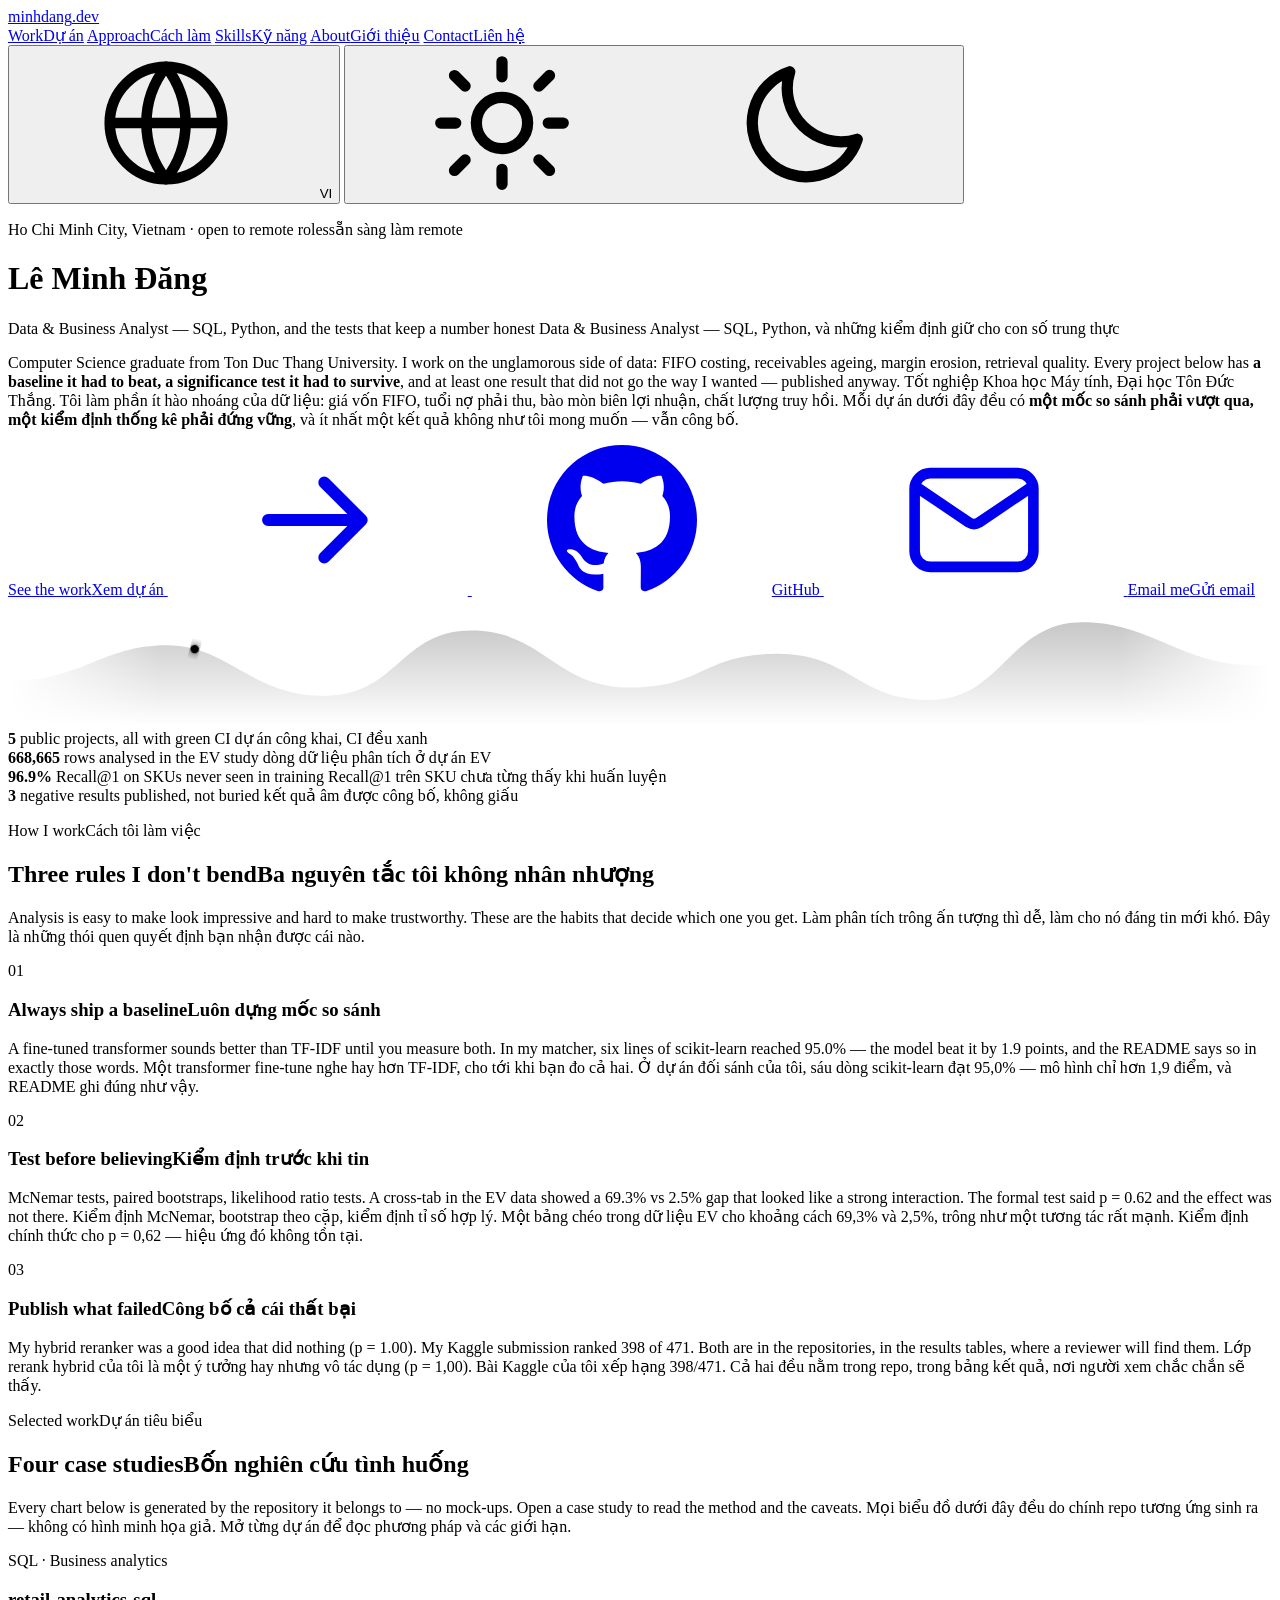
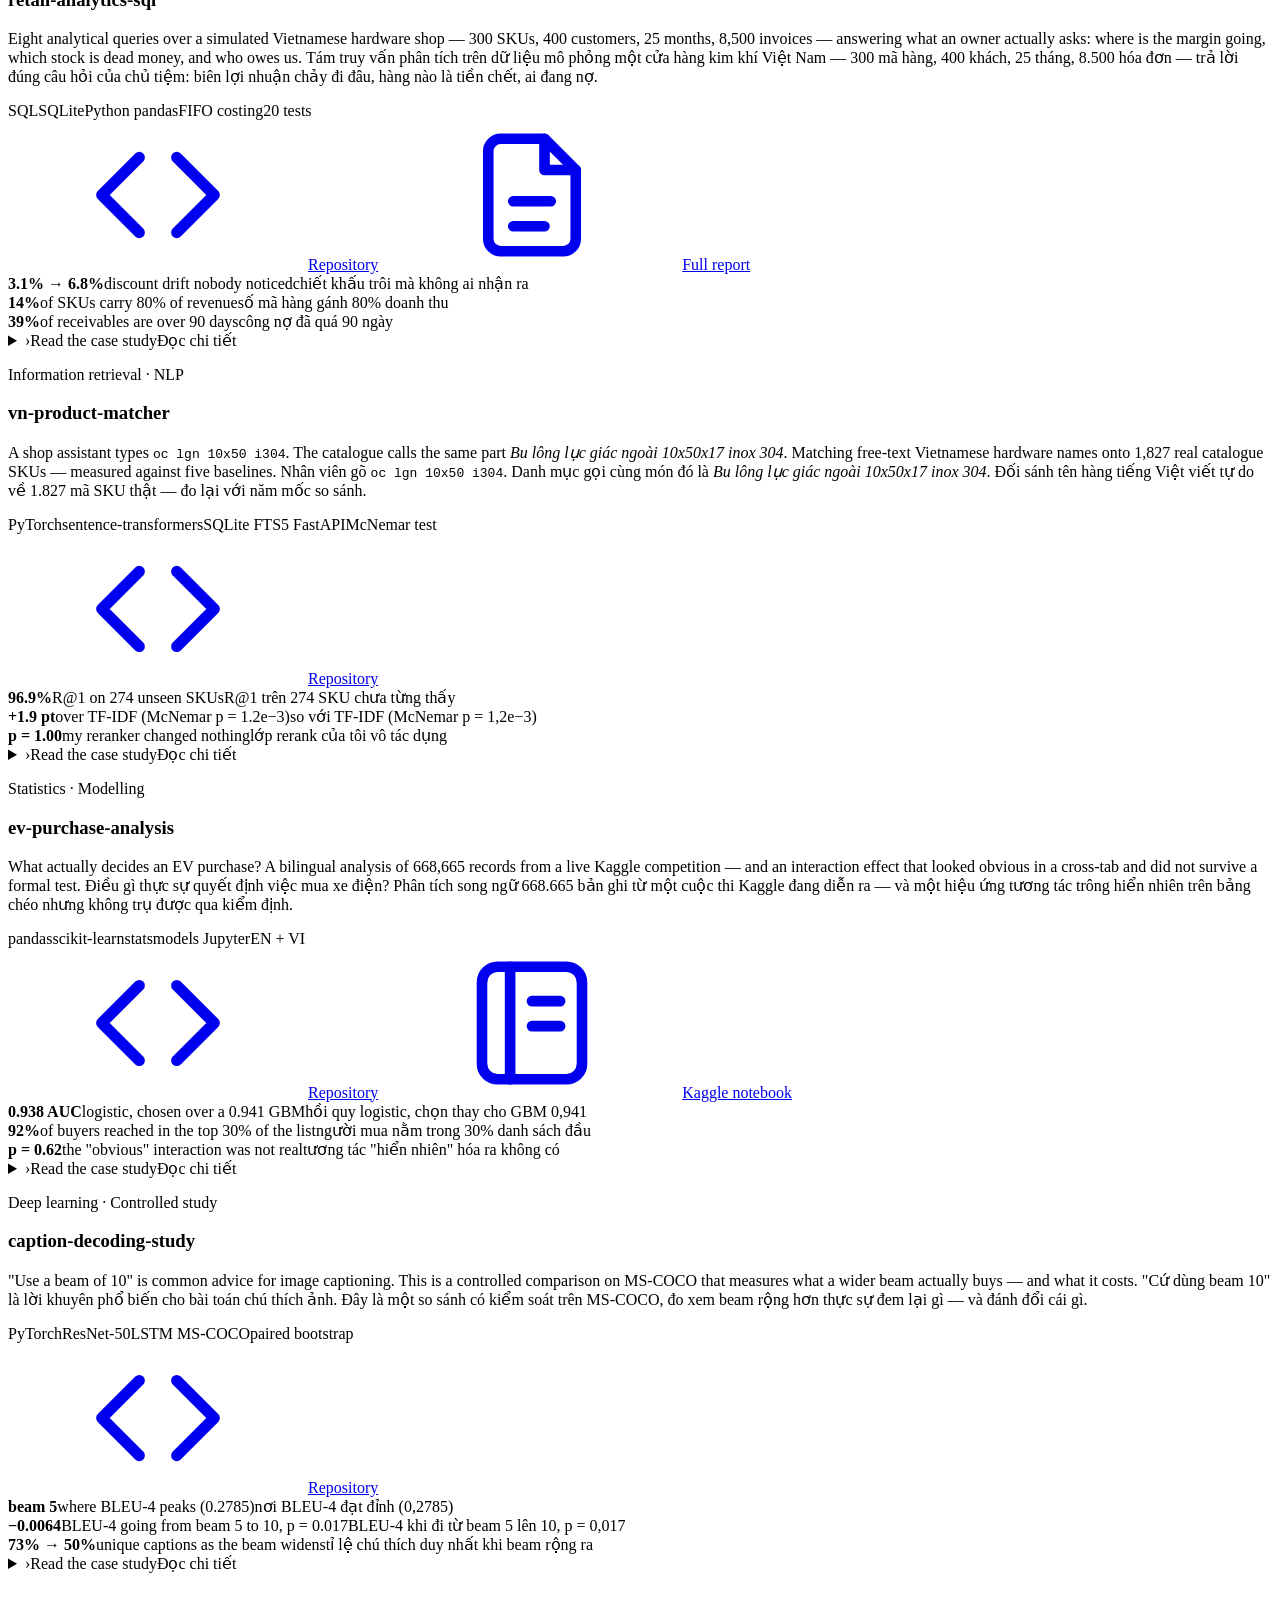
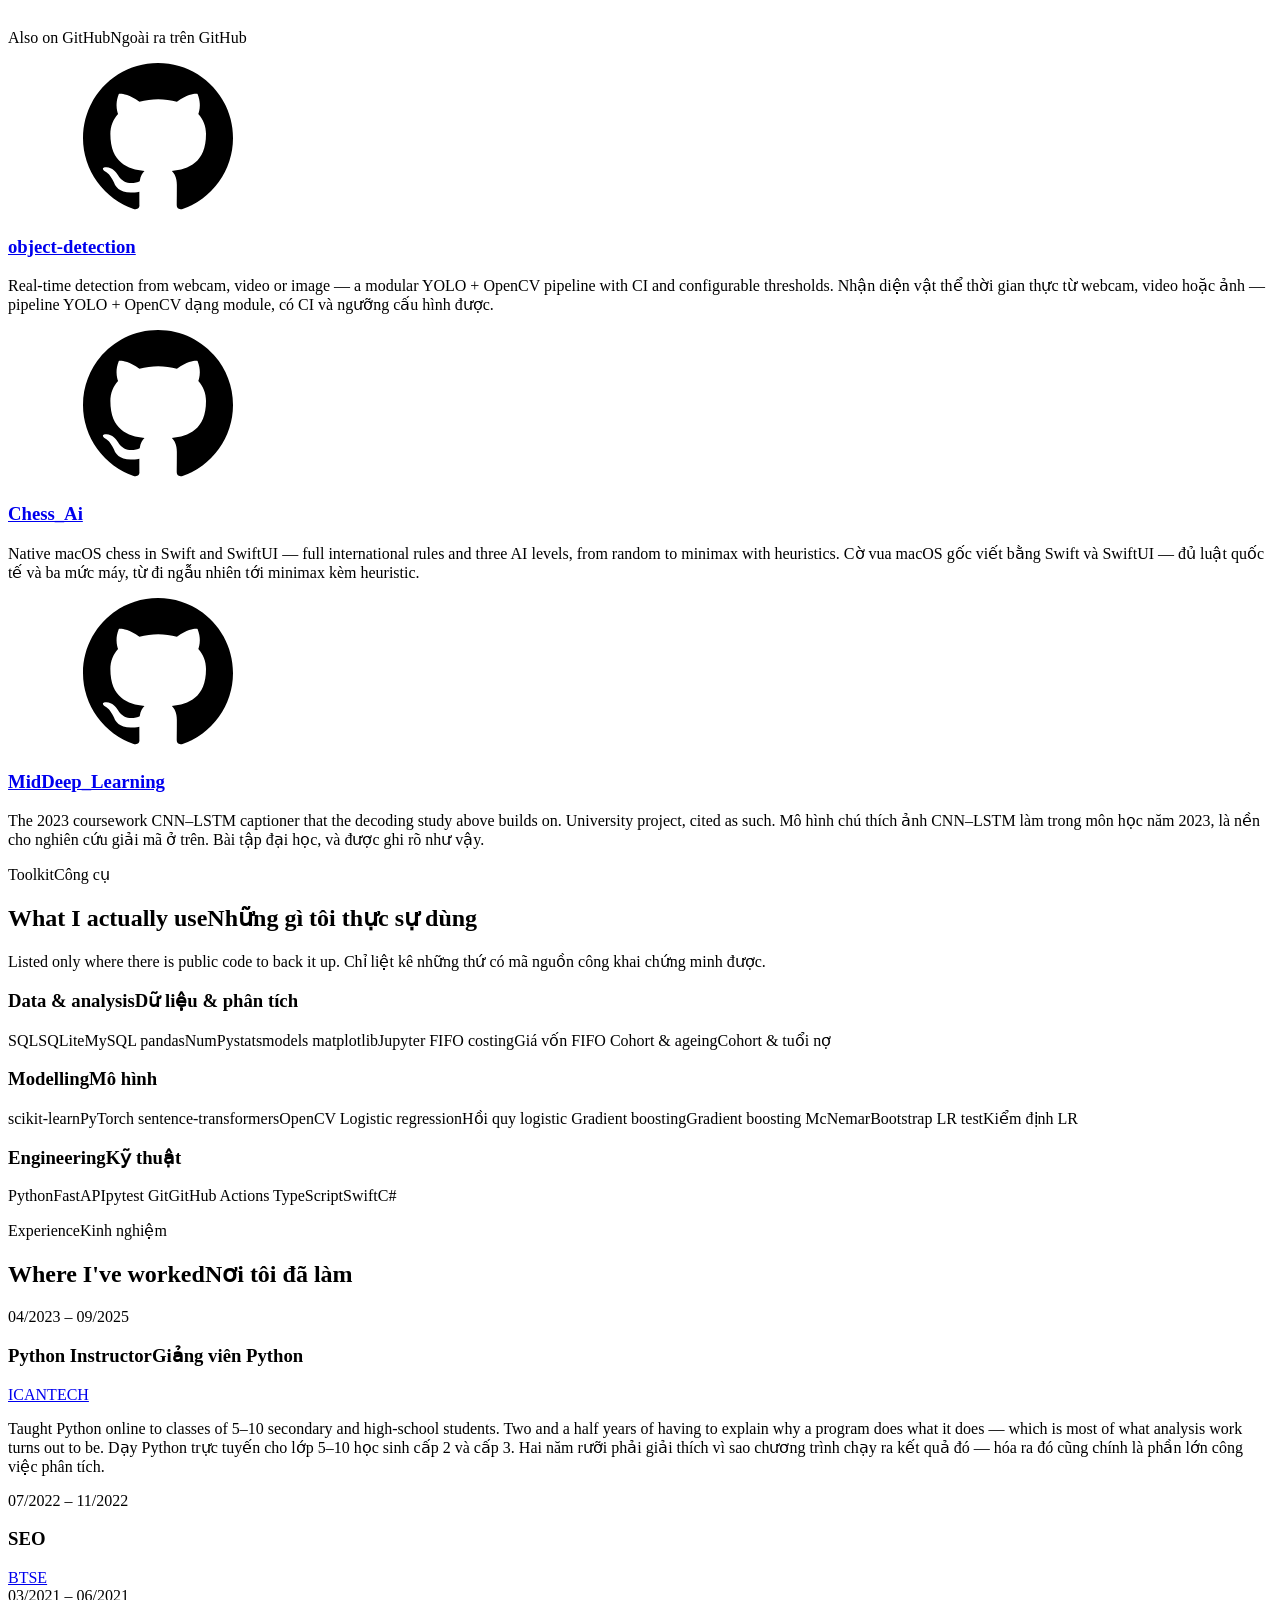
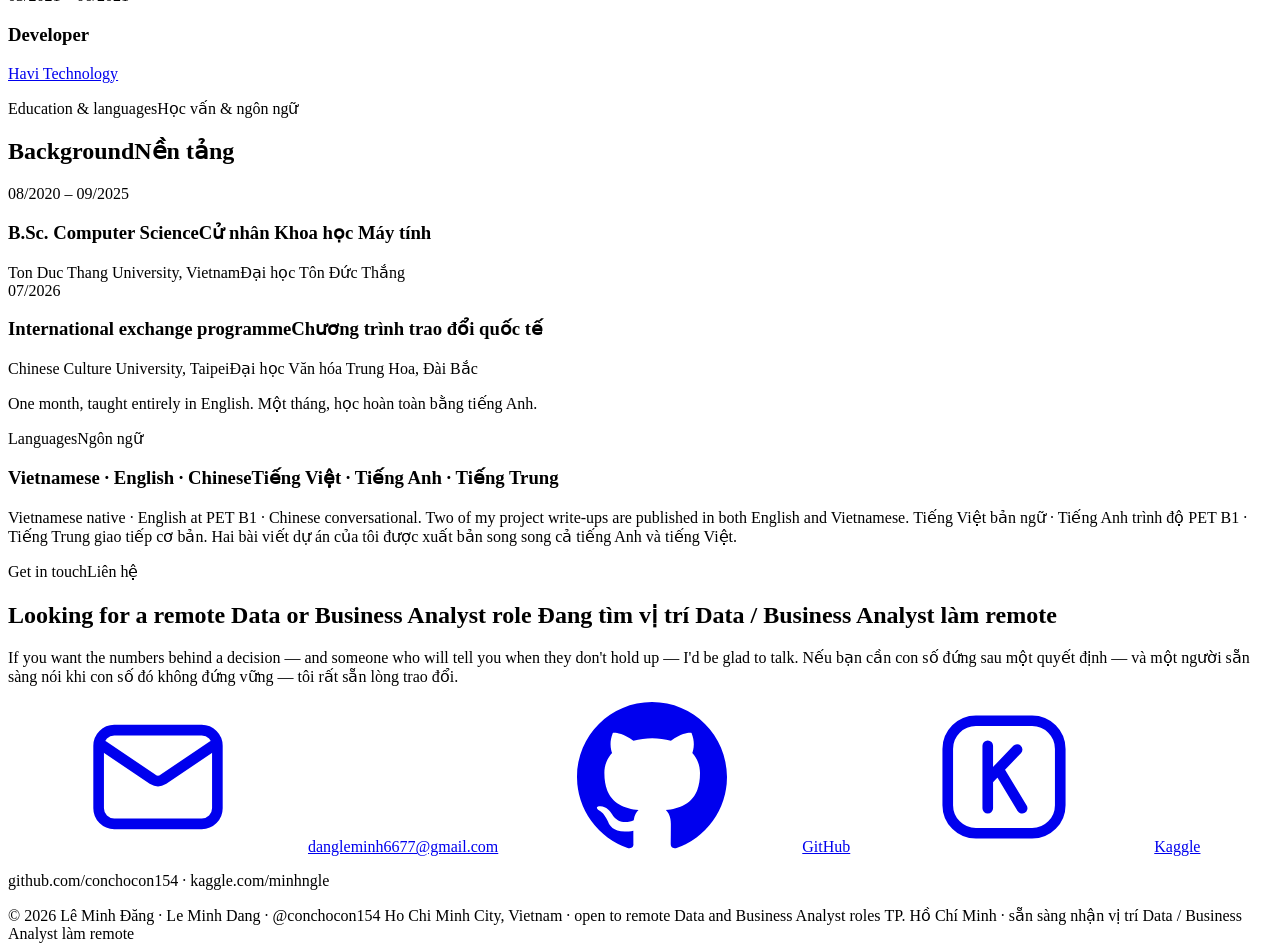
==== commit 8b68224c: "Make the name findable, and add a 404 the site can keep The page carried "Lê Minh Đăng" and nothing " ====
--- a/src/index.html
+++ b/src/index.html
@@ -82,12 +82,12 @@
     </nav>
     <div class="toggles">
       <button class="tg" id="langBtn" type="button" aria-label="Switch language">
-        <svg class="ico"><use href="#i-globe"/></svg>
+        <svg class="ico" aria-hidden="true" focusable="false"><use href="#i-globe"/></svg>
         <span class="tg-label">VI</span>
       </button>
       <button class="tg tg-icon" id="themeBtn" type="button" aria-label="Switch theme">
-        <svg class="ico ico-sun"><use href="#i-sun"/></svg>
-        <svg class="ico ico-moon"><use href="#i-moon"/></svg>
+        <svg class="ico ico-sun" aria-hidden="true" focusable="false"><use href="#i-sun"/></svg>
+        <svg class="ico ico-moon" aria-hidden="true" focusable="false"><use href="#i-moon"/></svg>
       </button>
     </div>
   </div>
@@ -120,13 +120,13 @@
     <div class="cta">
       <a class="btn btn-primary" href="#work">
         <span lang="en">See the work</span><span lang="vi">Xem dự án</span>
-        <svg class="ico ico-shift"><use href="#i-arrow"/></svg>
+        <svg class="ico ico-shift" aria-hidden="true" focusable="false"><use href="#i-arrow"/></svg>
       </a>
       <a class="btn" href="https://github.com/conchocon154" target="_blank" rel="noopener">
-        <svg class="ico"><use href="#i-github"/></svg>GitHub
+        <svg class="ico" aria-hidden="true" focusable="false"><use href="#i-github"/></svg>GitHub
       </a>
       <a class="btn" href="mailto:dangleminh6677@gmail.com">
-        <svg class="ico"><use href="#i-mail"/></svg>
+        <svg class="ico" aria-hidden="true" focusable="false"><use href="#i-mail"/></svg>
         <span lang="en">Email me</span><span lang="vi">Gửi email</span>
       </a>
     </div>
@@ -294,8 +294,8 @@
           </div>
         </div>
         <div class="proj-links">
-          <a href="https://github.com/conchocon154/retail-analytics-sql" target="_blank" rel="noopener"><svg class="ico"><use href="#i-code"/></svg>Repository</a>
-          <a href="https://github.com/conchocon154/retail-analytics-sql/blob/main/reports/findings.md" target="_blank" rel="noopener"><svg class="ico"><use href="#i-doc"/></svg>Full report</a>
+          <a href="https://github.com/conchocon154/retail-analytics-sql" target="_blank" rel="noopener"><svg class="ico" aria-hidden="true" focusable="false"><use href="#i-code"/></svg>Repository</a>
+          <a href="https://github.com/conchocon154/retail-analytics-sql/blob/main/reports/findings.md" target="_blank" rel="noopener"><svg class="ico" aria-hidden="true" focusable="false"><use href="#i-doc"/></svg>Full report</a>
         </div>
       </div>
 
@@ -407,7 +407,7 @@
           </div>
         </div>
         <div class="proj-links">
-          <a href="https://github.com/conchocon154/vn-product-matcher" target="_blank" rel="noopener"><svg class="ico"><use href="#i-code"/></svg>Repository</a>
+          <a href="https://github.com/conchocon154/vn-product-matcher" target="_blank" rel="noopener"><svg class="ico" aria-hidden="true" focusable="false"><use href="#i-code"/></svg>Repository</a>
         </div>
       </div>
 
@@ -512,8 +512,8 @@
           </div>
         </div>
         <div class="proj-links">
-          <a href="https://github.com/conchocon154/ev-purchase-analysis" target="_blank" rel="noopener"><svg class="ico"><use href="#i-code"/></svg>Repository</a>
-          <a href="https://www.kaggle.com/code/minhngle/what-actually-decides-an-ev-purchase" target="_blank" rel="noopener"><svg class="ico"><use href="#i-notebook"/></svg>Kaggle notebook</a>
+          <a href="https://github.com/conchocon154/ev-purchase-analysis" target="_blank" rel="noopener"><svg class="ico" aria-hidden="true" focusable="false"><use href="#i-code"/></svg>Repository</a>
+          <a href="https://www.kaggle.com/code/minhngle/what-actually-decides-an-ev-purchase" target="_blank" rel="noopener"><svg class="ico" aria-hidden="true" focusable="false"><use href="#i-notebook"/></svg>Kaggle notebook</a>
         </div>
       </div>
 
@@ -620,7 +620,7 @@
           </div>
         </div>
         <div class="proj-links">
-          <a href="https://github.com/conchocon154/caption-decoding-study" target="_blank" rel="noopener"><svg class="ico"><use href="#i-code"/></svg>Repository</a>
+          <a href="https://github.com/conchocon154/caption-decoding-study" target="_blank" rel="noopener"><svg class="ico" aria-hidden="true" focusable="false"><use href="#i-code"/></svg>Repository</a>
         </div>
       </div>
 
@@ -720,7 +720,7 @@
     </div>
     <div class="approach">
       <div class="appr reveal">
-        <span class="num"><svg class="ico"><use href="#i-github"/></svg></span>
+        <span class="num"><svg class="ico" aria-hidden="true" focusable="false"><use href="#i-github"/></svg></span>
         <h3><a href="https://github.com/conchocon154/object-detection" target="_blank" rel="noopener">object-detection</a></h3>
         <p>
           <span lang="en">Real-time detection from webcam, video or image — a modular YOLO + OpenCV pipeline with CI
@@ -730,7 +730,7 @@
         </p>
       </div>
       <div class="appr reveal">
-        <span class="num"><svg class="ico"><use href="#i-github"/></svg></span>
+        <span class="num"><svg class="ico" aria-hidden="true" focusable="false"><use href="#i-github"/></svg></span>
         <h3><a href="https://github.com/conchocon154/Chess_Ai" target="_blank" rel="noopener">Chess_Ai</a></h3>
         <p>
           <span lang="en">Native macOS chess in Swift and SwiftUI — full international rules and three AI levels,
@@ -740,7 +740,7 @@
         </p>
       </div>
       <div class="appr reveal">
-        <span class="num"><svg class="ico"><use href="#i-github"/></svg></span>
+        <span class="num"><svg class="ico" aria-hidden="true" focusable="false"><use href="#i-github"/></svg></span>
         <h3><a href="https://github.com/conchocon154/MidDeep_Learning" target="_blank" rel="noopener">MidDeep_Learning</a></h3>
         <p>
           <span lang="en">The 2023 coursework CNN–LSTM captioner that the decoding study above builds on.
@@ -885,10 +885,11 @@
       đứng vững — tôi rất sẵn lòng trao đổi.</span>
     </p>
     <div class="contact-row reveal">
-      <a class="btn btn-primary" href="mailto:dangleminh6677@gmail.com"><svg class="ico"><use href="#i-mail"/></svg>dangleminh6677@gmail.com</a>
-      <a class="btn" href="https://github.com/conchocon154" target="_blank" rel="noopener"><svg class="ico"><use href="#i-github"/></svg>GitHub</a>
-      <a class="btn" href="https://www.kaggle.com/minhngle" target="_blank" rel="noopener"><svg class="ico"><use href="#i-kaggle"/></svg>Kaggle</a>
-    </div>
+      <a class="btn btn-primary" href="mailto:dangleminh6677@gmail.com"><svg class="ico" aria-hidden="true" focusable="false"><use href="#i-mail"/></svg>dangleminh6677@gmail.com</a>
+      <a class="btn" href="https://github.com/conchocon154" target="_blank" rel="noopener"><svg class="ico" aria-hidden="true" focusable="false"><use href="#i-github"/></svg>GitHub</a>
+      <a class="btn" href="https://www.kaggle.com/minhngle" target="_blank" rel="noopener"><svg class="ico" aria-hidden="true" focusable="false"><use href="#i-kaggle"/></svg>Kaggle</a>
+    </div>
+    <p class="handles reveal mono">github.com/conchocon154 · kaggle.com/minhngle</p>
   </div>
 </section>
 
@@ -896,7 +897,11 @@
 
 <footer>
   <div class="wrap">
-    <span>© <span id="yr">2026</span> Lê Minh Đăng</span>
+    <span>© <span id="yr">2026</span> Lê Minh Đăng · Le Minh Dang · <span class="mono">@conchocon154</span></span>
+    <span>
+      <span lang="en">Ho Chi Minh City, Vietnam · open to remote Data and Business Analyst roles</span>
+      <span lang="vi">TP. Hồ Chí Minh · sẵn sàng nhận vị trí Data / Business Analyst làm remote</span>
+    </span>
   </div>
 </footer>
 
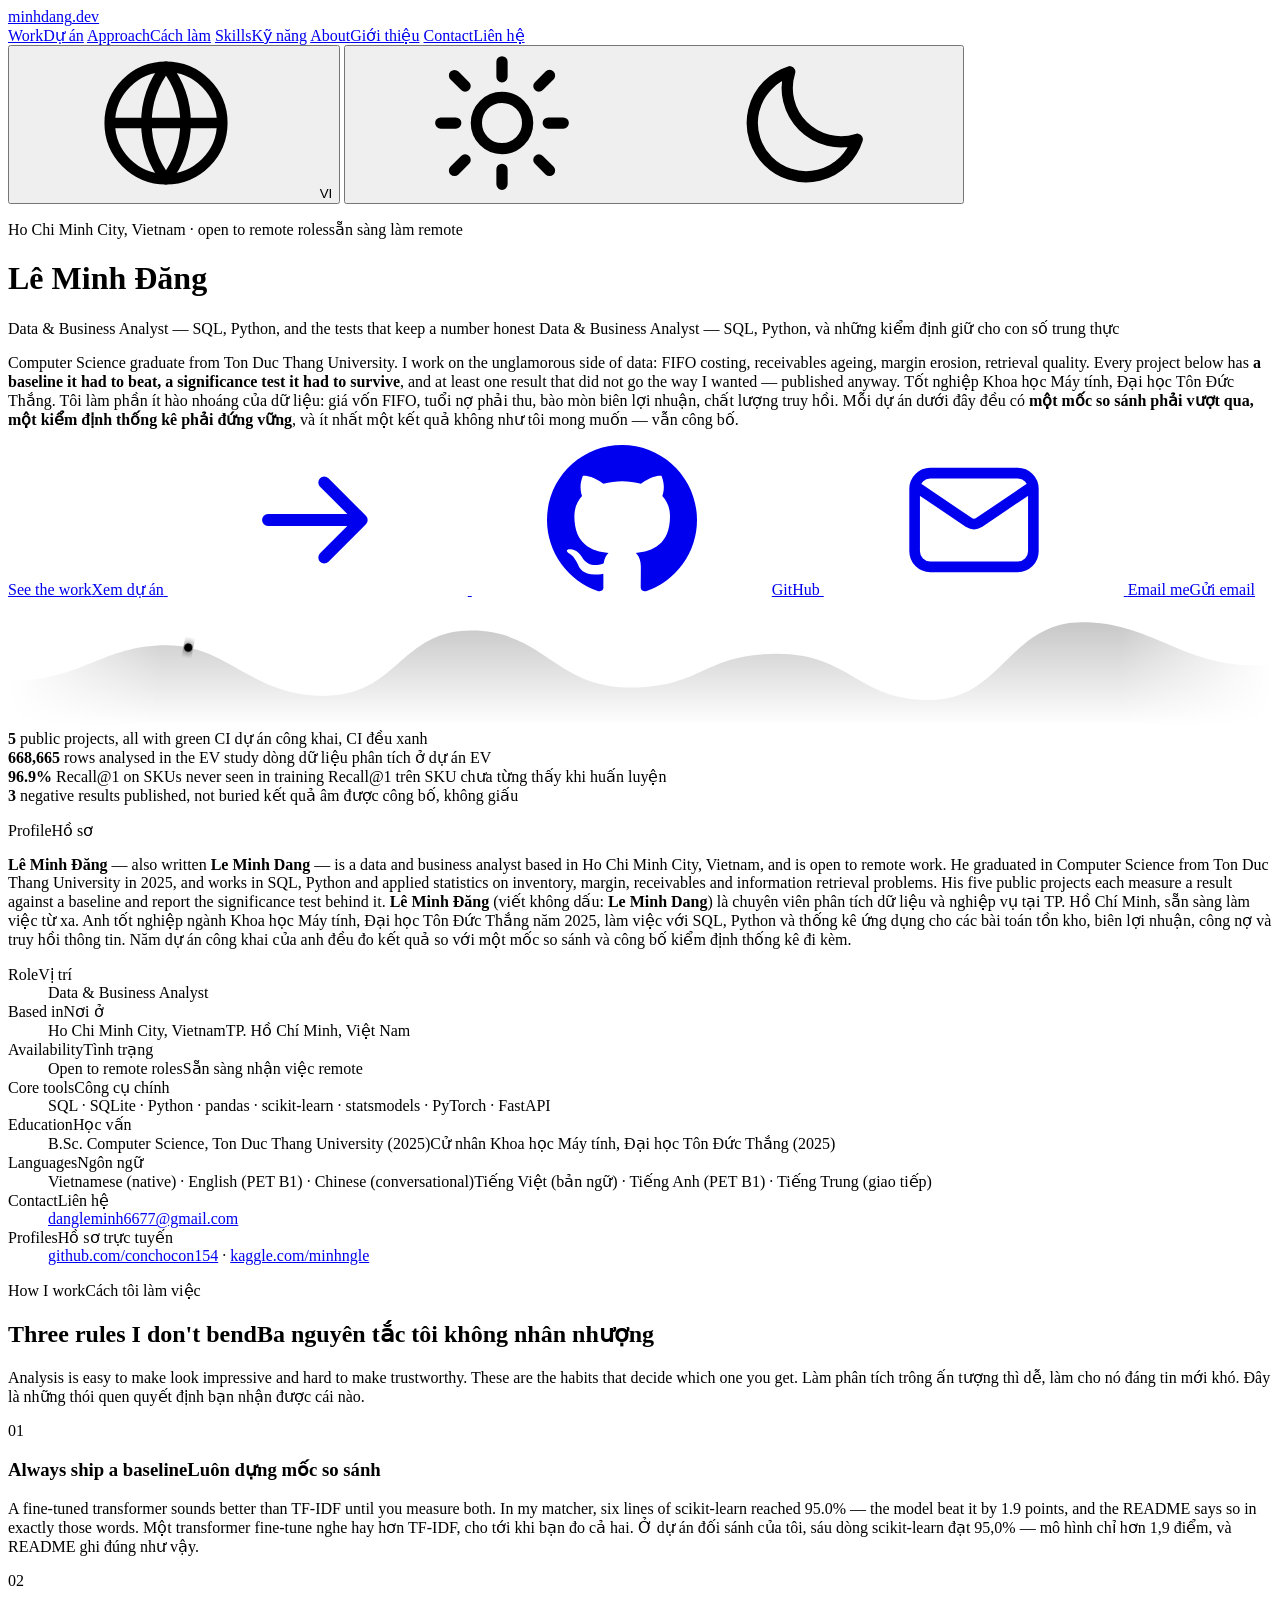
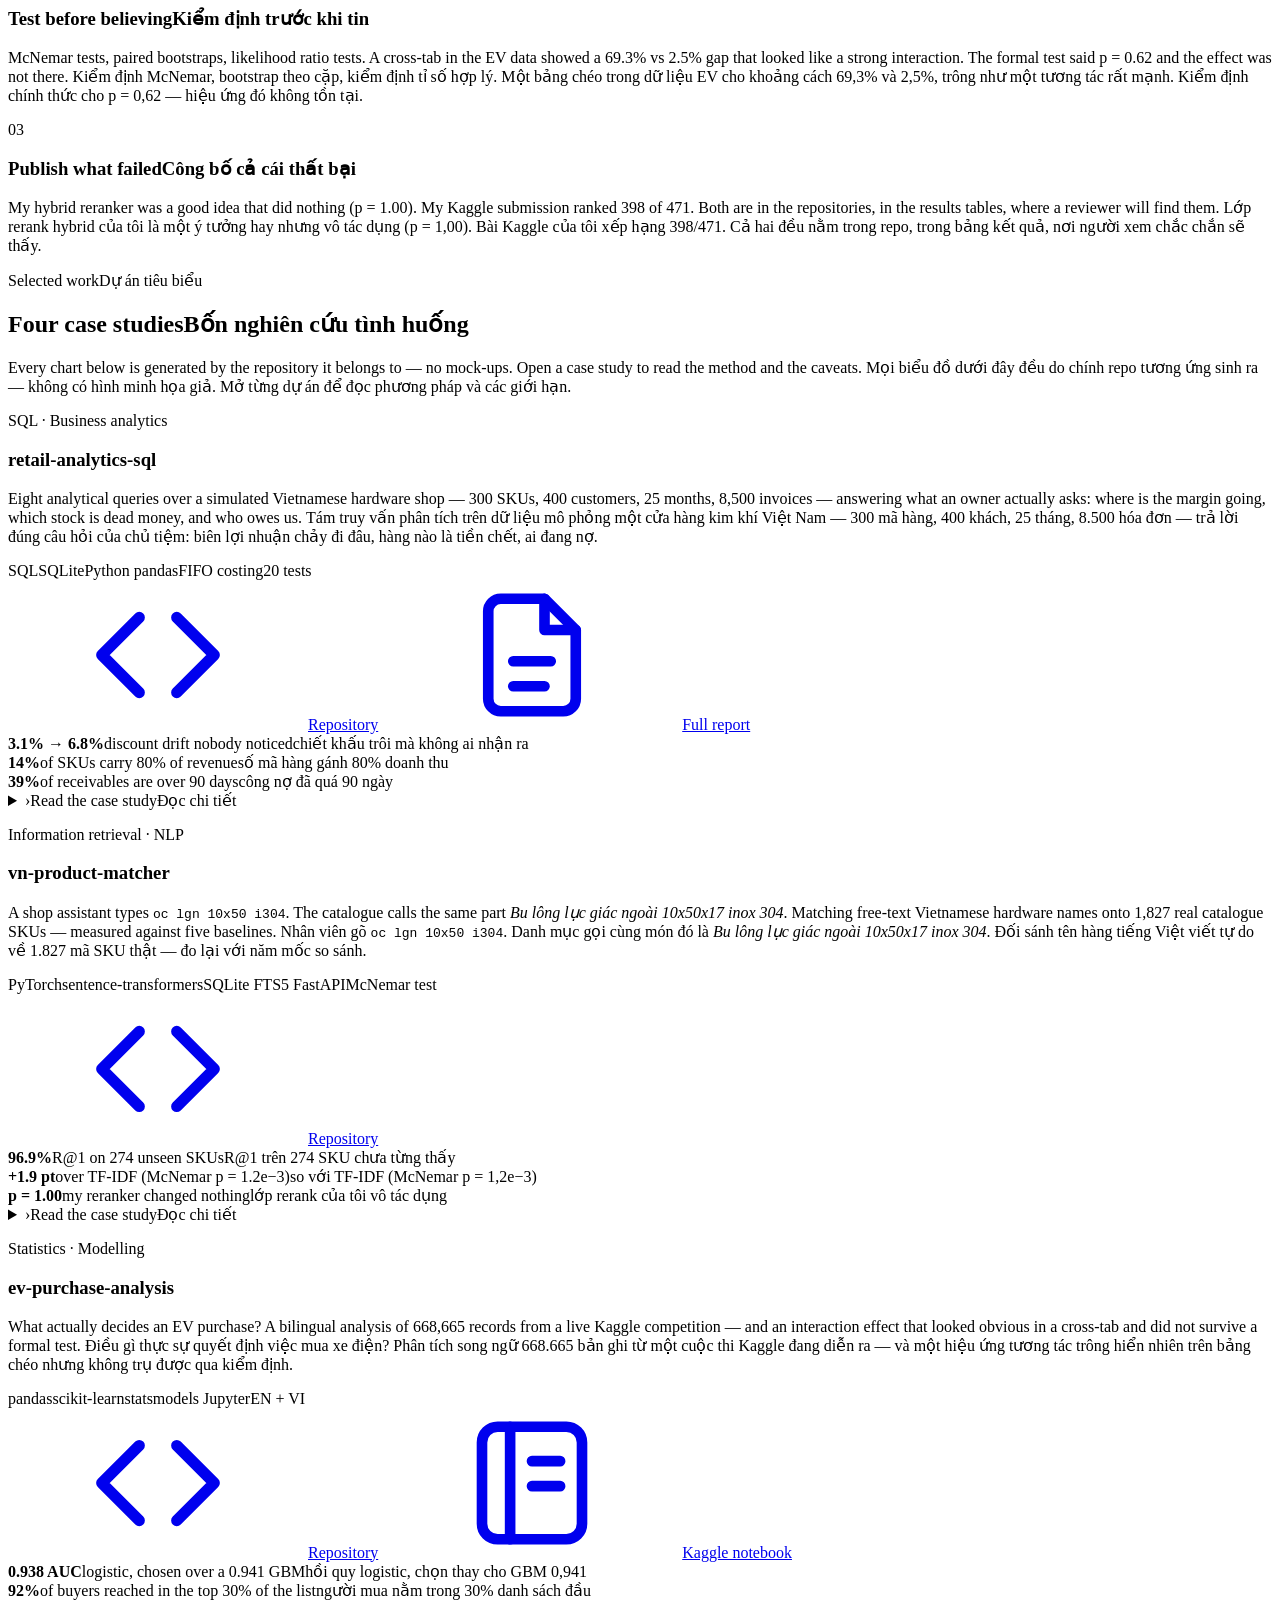
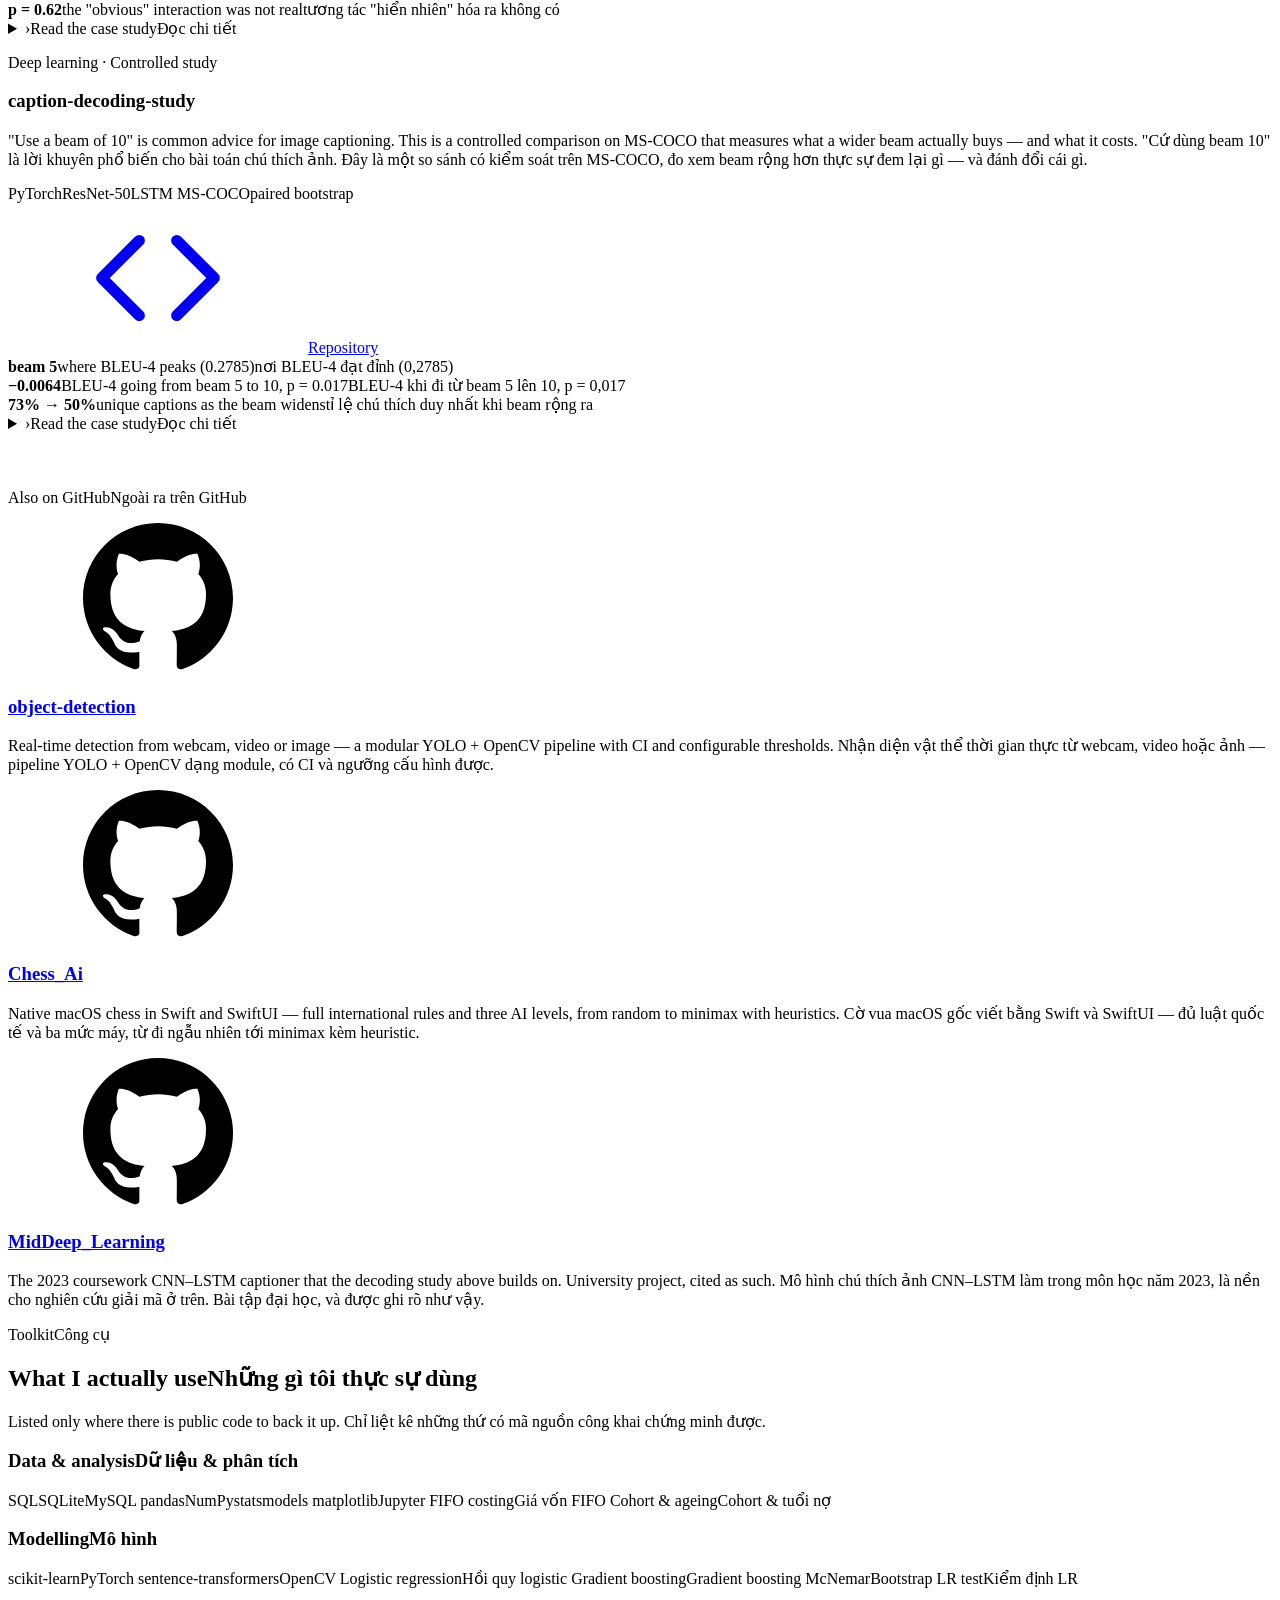
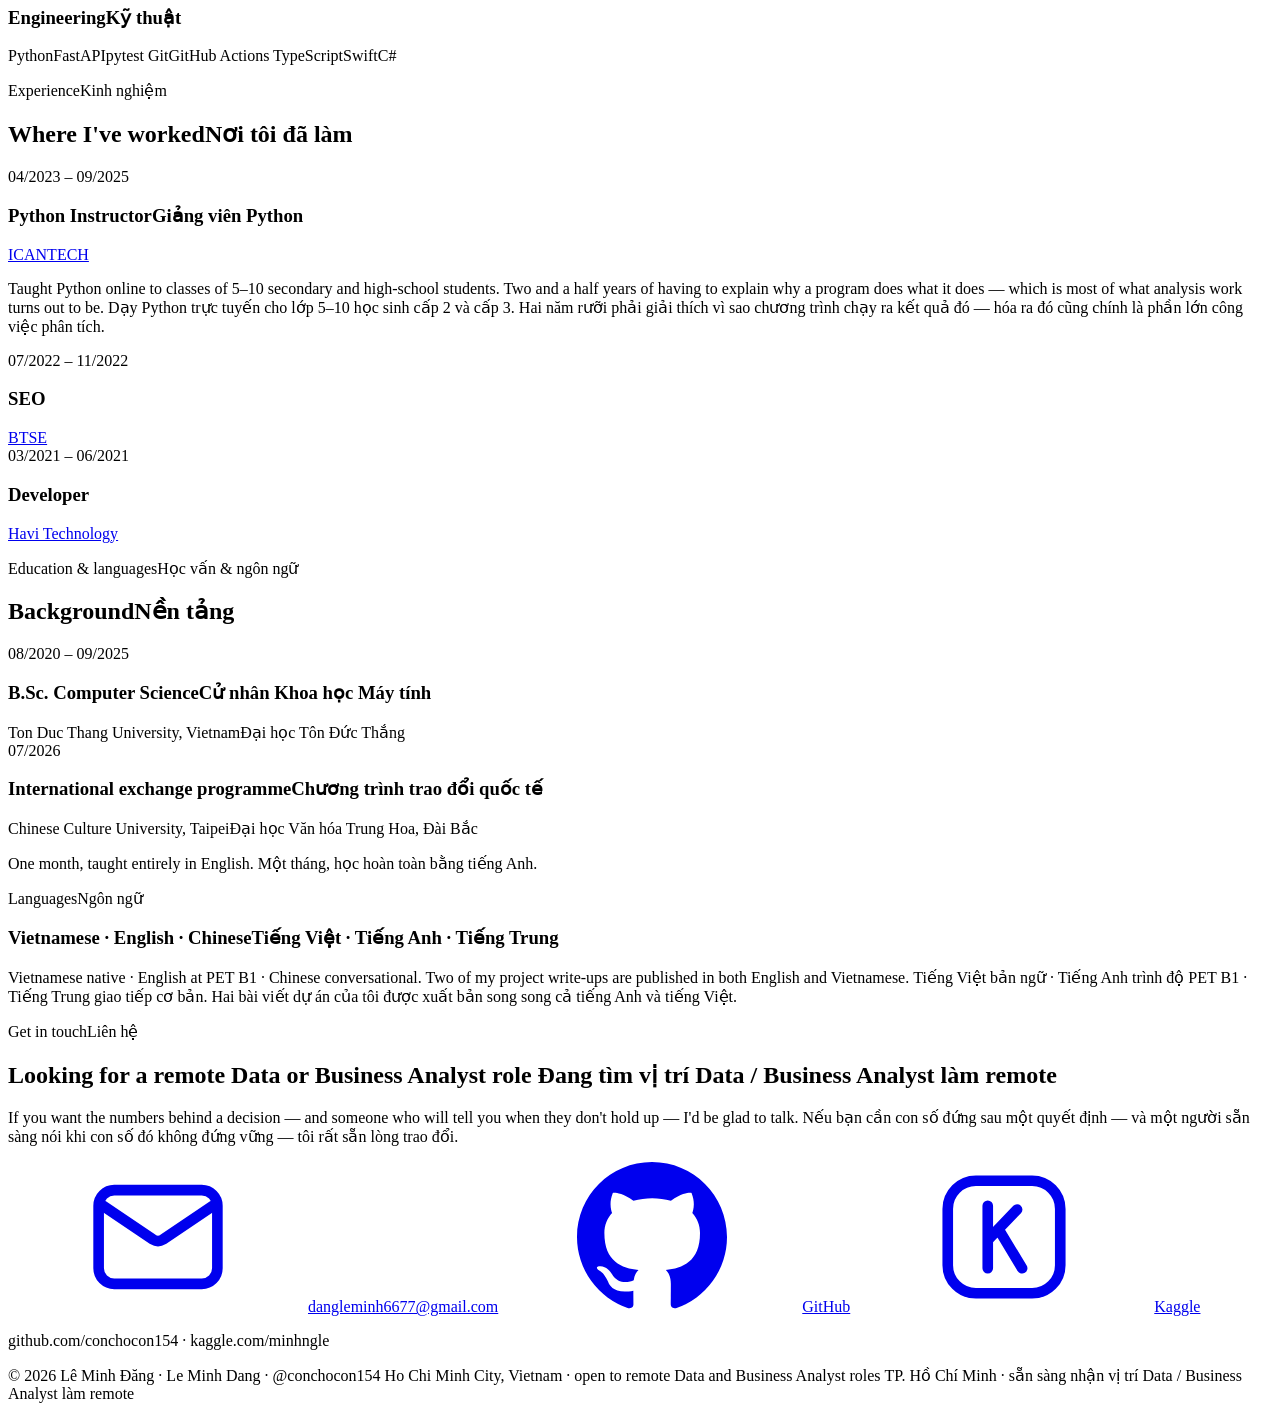
==== commit bd21807e: "Add a profile summary written to be quoted An answer engine has to lift a passage that states the fa" ====
--- a/src/index.html
+++ b/src/index.html
@@ -205,6 +205,71 @@
   </div>
 </div>
 
+<!-- ====================== PROFILE ======================
+     A plain factual summary in the third person. The hero says the same thing
+     in the first person and with more character, but an answer engine quotes
+     whichever passage states the facts flatly — so this exists to be quoted,
+     and a recruiter skimming gets the whole picture in ten seconds.
+     ===================================================== -->
+<section id="profile">
+  <div class="wrap">
+    <div class="profile-card reveal">
+      <p class="eyebrow"><span lang="en">Profile</span><span lang="vi">Hồ sơ</span></p>
+
+      <p class="profile-lede">
+        <span lang="en"><strong>Lê Minh Đăng</strong> — also written <strong>Le Minh Dang</strong> —
+        is a data and business analyst based in Ho Chi Minh City, Vietnam, and is open to remote
+        work. He graduated in Computer Science from Ton Duc Thang University in 2025, and works in
+        SQL, Python and applied statistics on inventory, margin, receivables and information
+        retrieval problems. His five public projects each measure a result against a baseline and
+        report the significance test behind it.</span>
+        <span lang="vi"><strong>Lê Minh Đăng</strong> (viết không dấu: <strong>Le Minh Dang</strong>)
+        là chuyên viên phân tích dữ liệu và nghiệp vụ tại TP. Hồ Chí Minh, sẵn sàng làm việc từ xa.
+        Anh tốt nghiệp ngành Khoa học Máy tính, Đại học Tôn Đức Thắng năm 2025, làm việc với SQL,
+        Python và thống kê ứng dụng cho các bài toán tồn kho, biên lợi nhuận, công nợ và truy hồi
+        thông tin. Năm dự án công khai của anh đều đo kết quả so với một mốc so sánh và công bố
+        kiểm định thống kê đi kèm.</span>
+      </p>
+
+      <dl class="facts">
+        <div>
+          <dt><span lang="en">Role</span><span lang="vi">Vị trí</span></dt>
+          <dd>Data &amp; Business Analyst</dd>
+        </div>
+        <div>
+          <dt><span lang="en">Based in</span><span lang="vi">Nơi ở</span></dt>
+          <dd><span lang="en">Ho Chi Minh City, Vietnam</span><span lang="vi">TP. Hồ Chí Minh, Việt Nam</span></dd>
+        </div>
+        <div>
+          <dt><span lang="en">Availability</span><span lang="vi">Tình trạng</span></dt>
+          <dd><span lang="en">Open to remote roles</span><span lang="vi">Sẵn sàng nhận việc remote</span></dd>
+        </div>
+        <div>
+          <dt><span lang="en">Core tools</span><span lang="vi">Công cụ chính</span></dt>
+          <dd>SQL · SQLite · Python · pandas · scikit-learn · statsmodels · PyTorch · FastAPI</dd>
+        </div>
+        <div>
+          <dt><span lang="en">Education</span><span lang="vi">Học vấn</span></dt>
+          <dd><span lang="en">B.Sc. Computer Science, Ton Duc Thang University (2025)</span><span lang="vi">Cử nhân Khoa học Máy tính, Đại học Tôn Đức Thắng (2025)</span></dd>
+        </div>
+        <div>
+          <dt><span lang="en">Languages</span><span lang="vi">Ngôn ngữ</span></dt>
+          <dd><span lang="en">Vietnamese (native) · English (PET B1) · Chinese (conversational)</span><span lang="vi">Tiếng Việt (bản ngữ) · Tiếng Anh (PET B1) · Tiếng Trung (giao tiếp)</span></dd>
+        </div>
+        <div>
+          <dt><span lang="en">Contact</span><span lang="vi">Liên hệ</span></dt>
+          <dd><a href="mailto:dangleminh6677@gmail.com">dangleminh6677@gmail.com</a></dd>
+        </div>
+        <div>
+          <dt><span lang="en">Profiles</span><span lang="vi">Hồ sơ trực tuyến</span></dt>
+          <dd><a href="https://github.com/conchocon154" rel="me">github.com/conchocon154</a> ·
+              <a href="https://www.kaggle.com/minhngle" rel="me">kaggle.com/minhngle</a></dd>
+        </div>
+      </dl>
+    </div>
+  </div>
+</section>
+
 <!-- ====================== APPROACH ====================== -->
 <section id="approach">
   <div class="wrap">
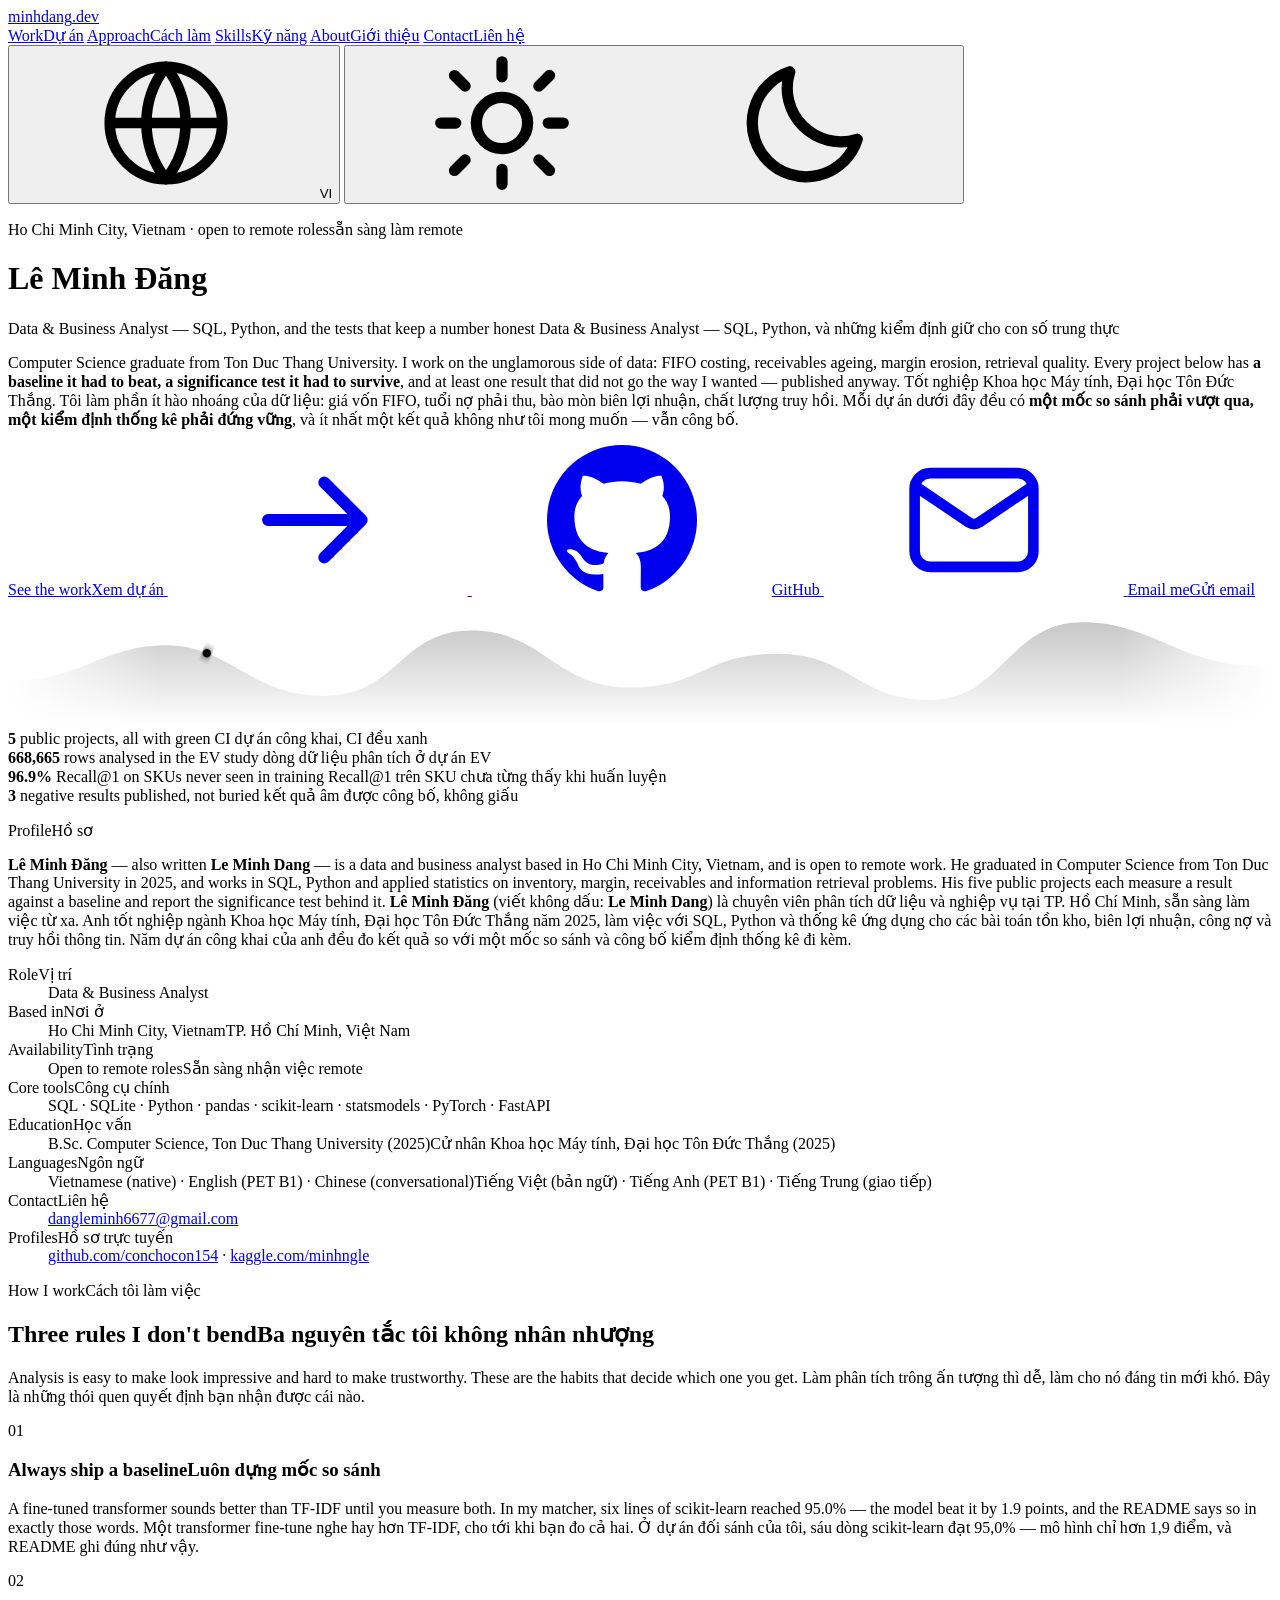
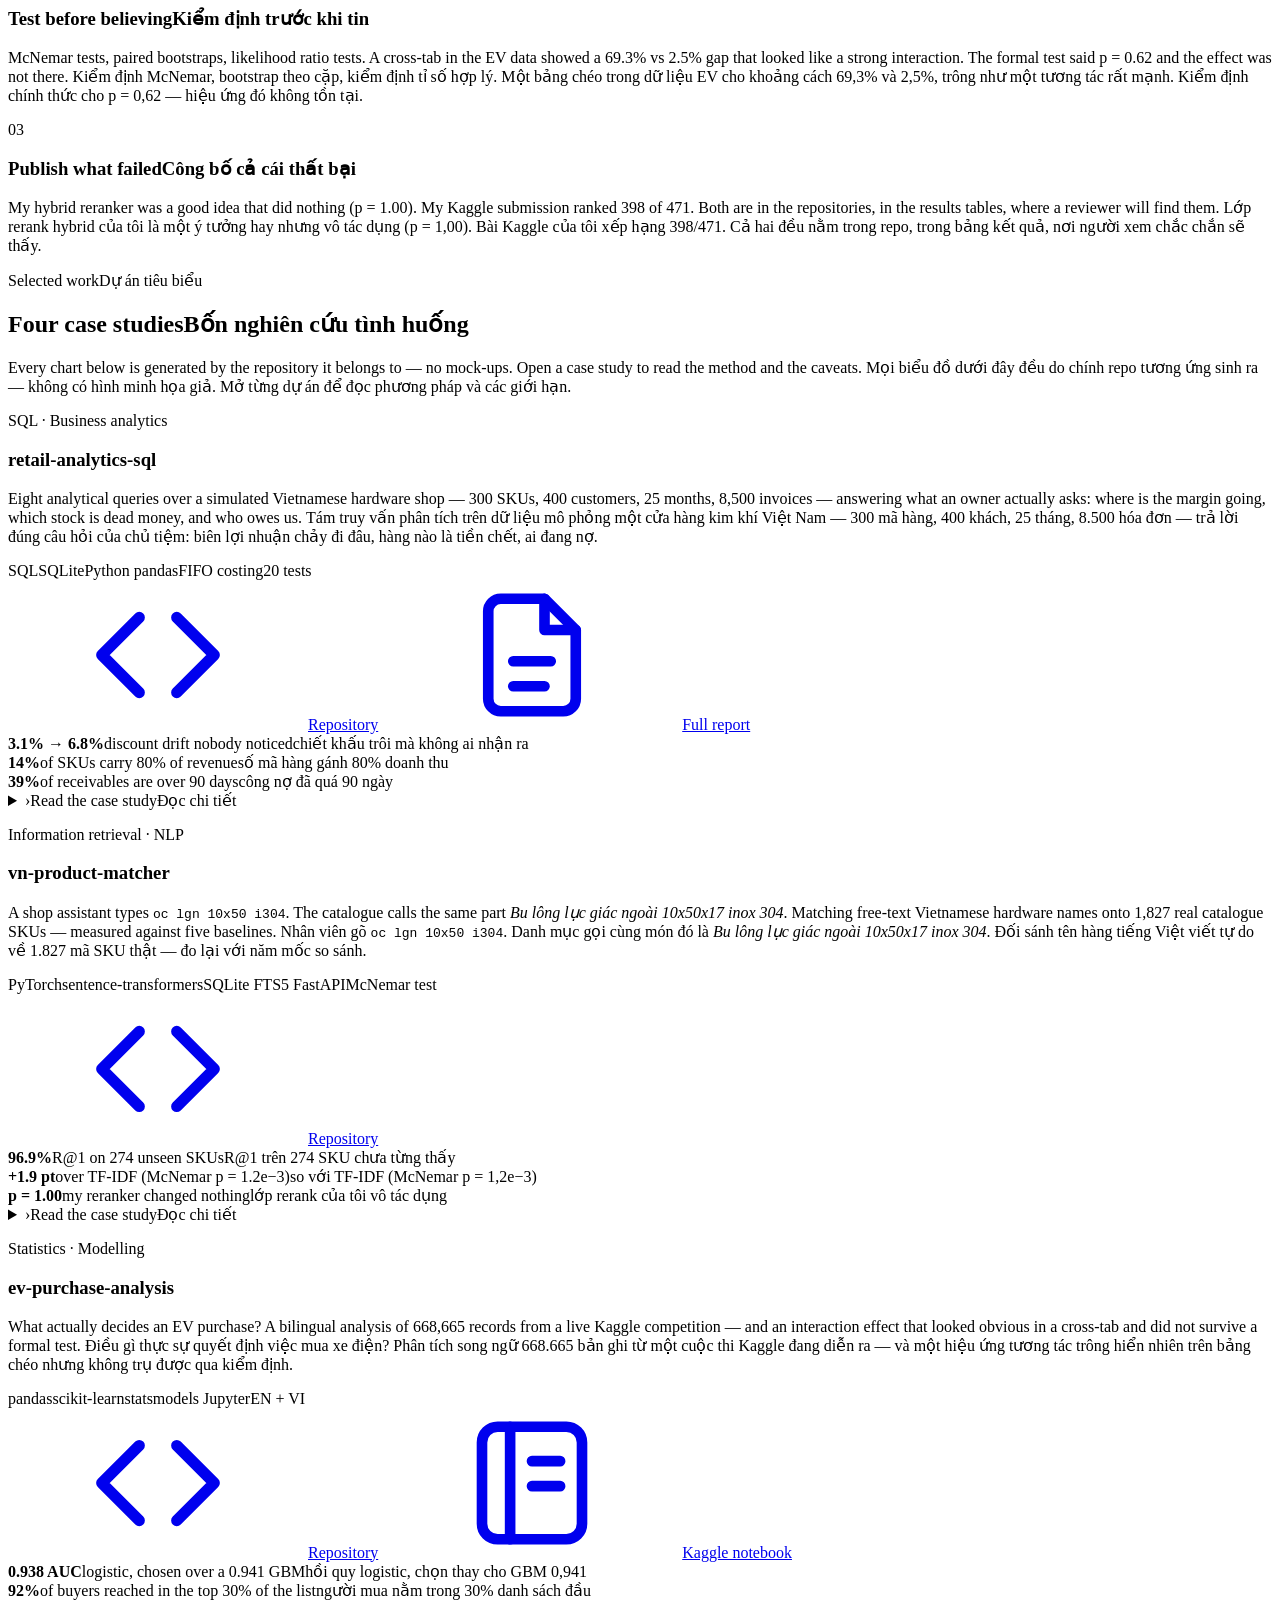
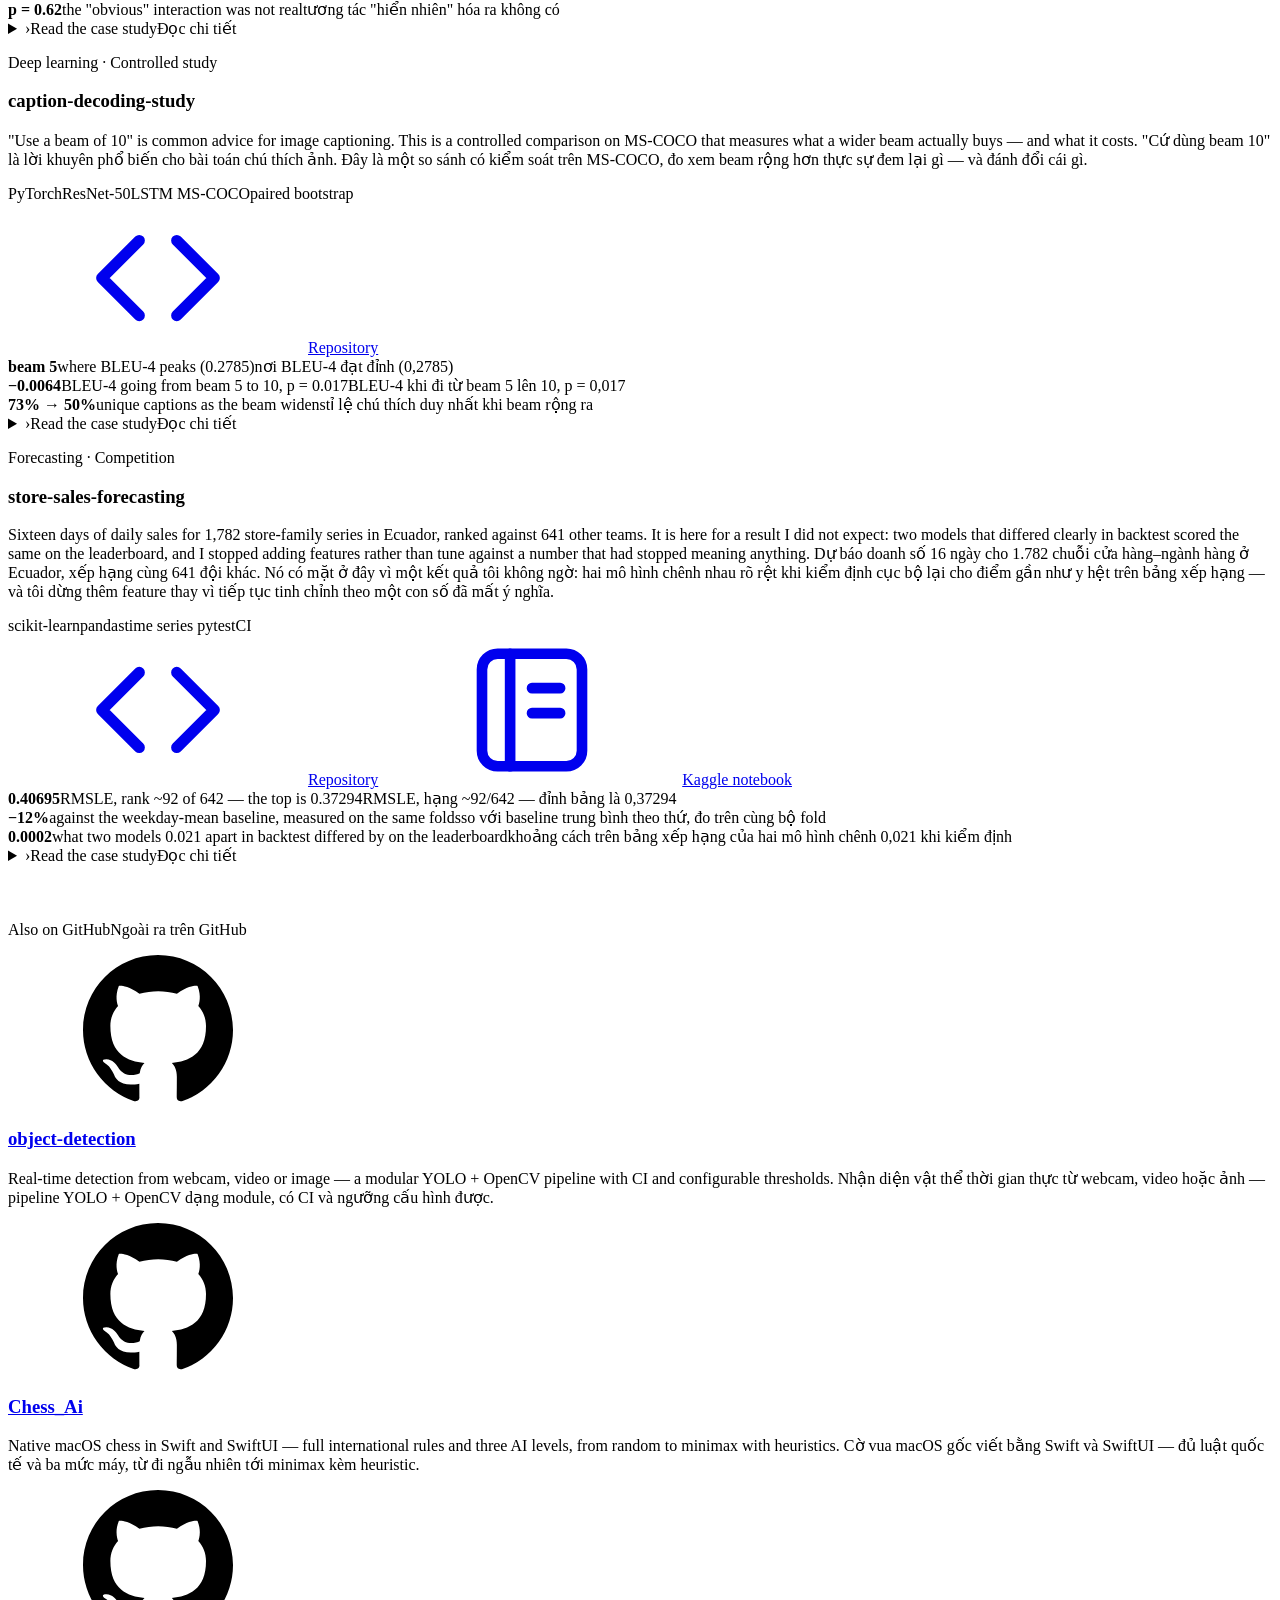
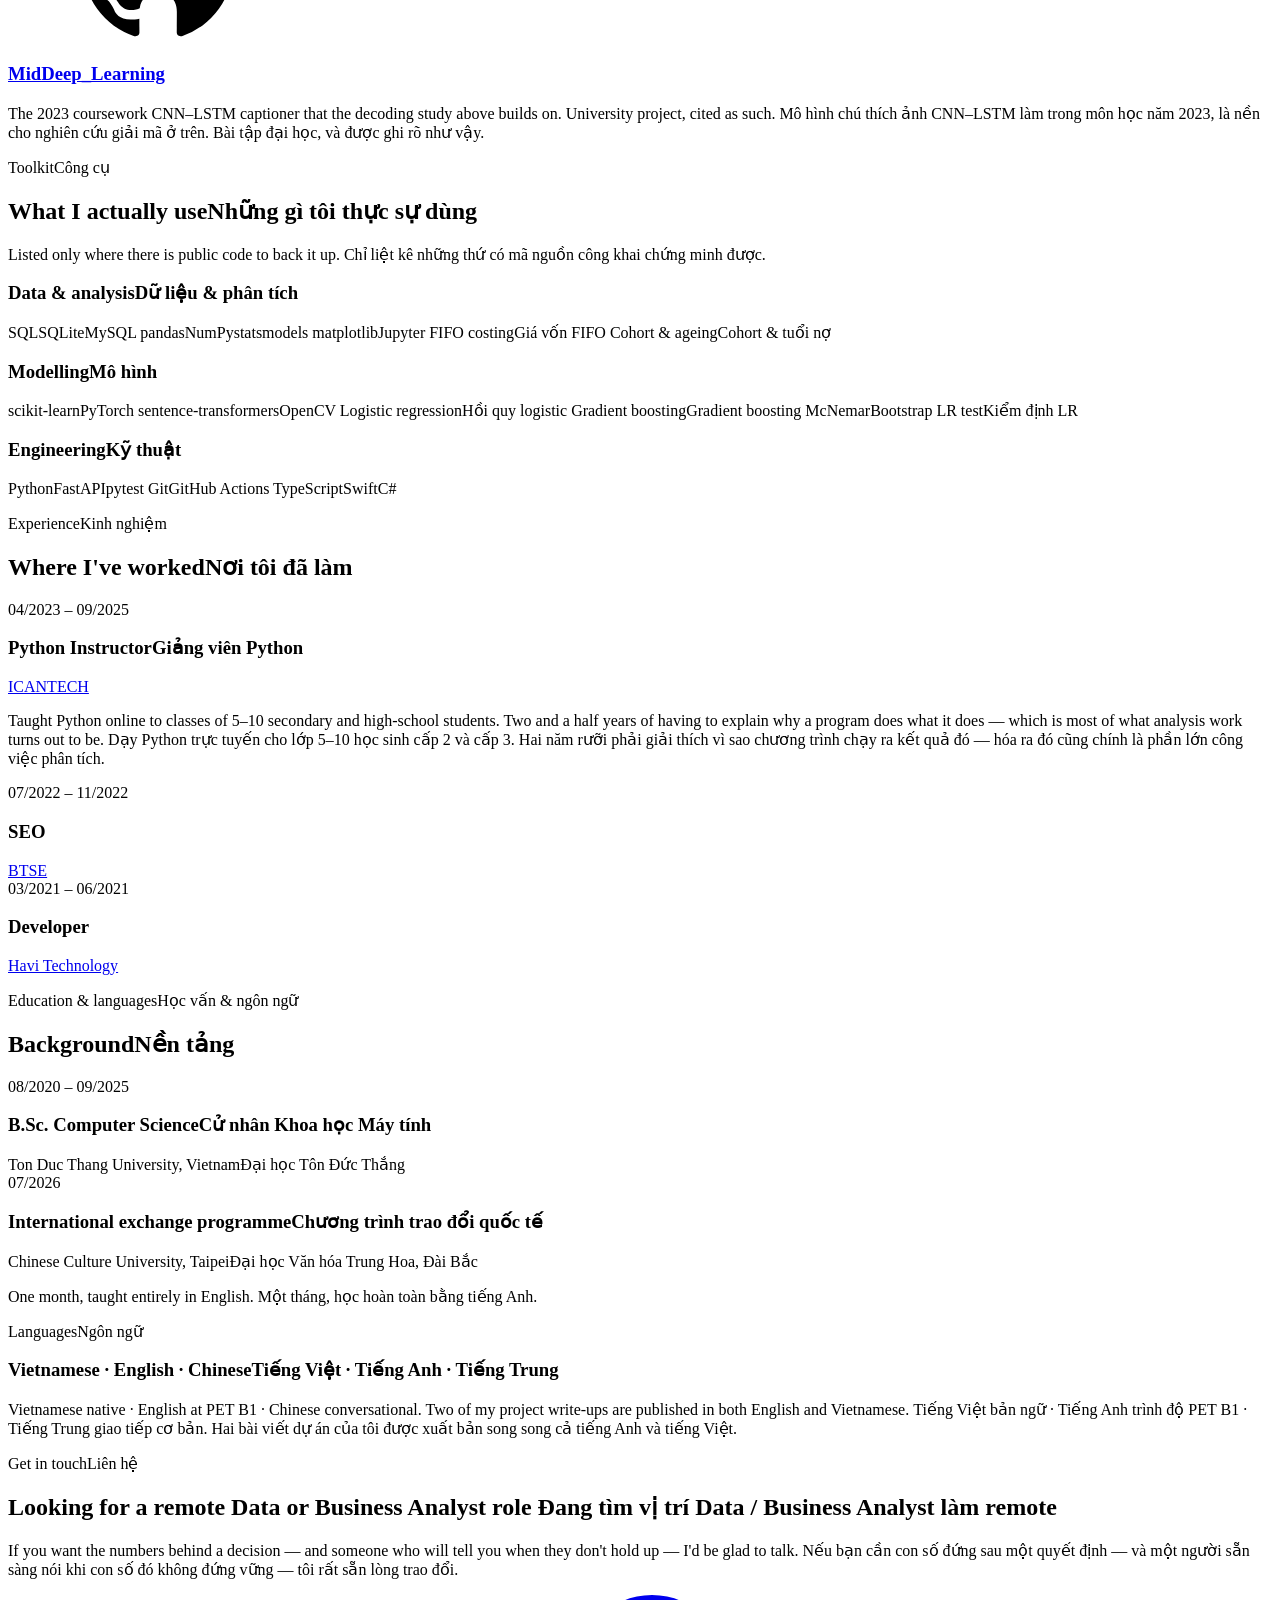
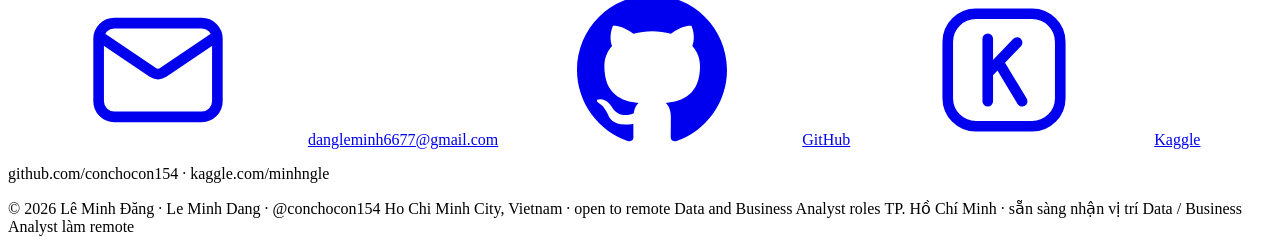
==== commit ad2ab2af: "Add store-sales-forecasting as the fifth case study A live competition, ranked against 641 other tea" ====
--- a/src/index.html
+++ b/src/index.html
@@ -779,6 +779,105 @@
       </details>
     </article>
 
+    <!-- ---------- 5. store-sales-forecasting ---------- -->
+    <article class="proj reveal">
+      <div class="proj-head">
+        <div>
+          <p class="kicker">Forecasting · Competition</p>
+          <h3>store-sales-forecasting</h3>
+          <p class="lede">
+            <span lang="en">Sixteen days of daily sales for 1,782 store-family series in Ecuador, ranked against
+            641 other teams. It is here for a result I did not expect: two models that differed clearly in
+            backtest scored the same on the leaderboard, and I stopped adding features rather than tune against
+            a number that had stopped meaning anything.</span>
+            <span lang="vi">Dự báo doanh số 16 ngày cho 1.782 chuỗi cửa hàng–ngành hàng ở Ecuador, xếp hạng cùng
+            641 đội khác. Nó có mặt ở đây vì một kết quả tôi không ngờ: hai mô hình chênh nhau rõ rệt khi kiểm
+            định cục bộ lại cho điểm gần như y hệt trên bảng xếp hạng — và tôi dừng thêm feature thay vì tiếp
+            tục tinh chỉnh theo một con số đã mất ý nghĩa.</span>
+          </p>
+          <div class="tags">
+            <span class="tag">scikit-learn</span><span class="tag">pandas</span><span class="tag">time series</span>
+            <span class="tag">pytest</span><span class="tag">CI</span>
+          </div>
+        </div>
+        <div class="proj-links">
+          <a href="https://github.com/conchocon154/store-sales-forecasting" target="_blank" rel="noopener"><svg class="ico" aria-hidden="true" focusable="false"><use href="#i-code"/></svg>Repository</a>
+          <a href="https://www.kaggle.com/code/minhngle/store-sales-direct-multi-horizon-forecasting" target="_blank" rel="noopener"><svg class="ico" aria-hidden="true" focusable="false"><use href="#i-notebook"/></svg>Kaggle notebook</a>
+        </div>
+      </div>
+
+      <div class="result-band">
+        <div><b>0.40695</b><span lang="en">RMSLE, rank ~92 of 642 — the top is 0.37294</span><span lang="vi">RMSLE, hạng ~92/642 — đỉnh bảng là 0,37294</span></div>
+        <div><b>&minus;12%</b><span lang="en">against the weekday-mean baseline, measured on the same folds</span><span lang="vi">so với baseline trung bình theo thứ, đo trên cùng bộ fold</span></div>
+        <div><b>0.0002</b><span lang="en">what two models 0.021 apart in backtest differed by on the leaderboard</span><span lang="vi">khoảng cách trên bảng xếp hạng của hai mô hình chênh 0,021 khi kiểm định</span></div>
+      </div>
+
+      <details>
+        <summary><span class="chev">›</span><span lang="en">Read the case study</span><span lang="vi">Đọc chi tiết</span></summary>
+        <div class="proj-body">
+
+          <h4><span lang="en">Measuring it the way the competition asks</span><span lang="vi">Đo đúng cách cuộc thi hỏi</span></h4>
+          <p>
+            <span lang="en">The metric is RMSLE, which is RMSE on <code class="mono">log1p</code>, so everything here
+            is fitted in log space and converted back once at the end — on series running from 0 to 124,717 that is
+            not a rounding difference. Validation is three sixteen-day folds ending at the last day of training,
+            the same shape as the test window. A random split would ask a much easier question, predict a Tuesday
+            given the Wednesday after it, and would rank the models differently.</span>
+            <span lang="vi">Thước đo là RMSLE, tức RMSE trên <code class="mono">log1p</code>, nên mọi mô hình đều
+            khớp trong không gian log rồi mới đổi ngược lại một lần ở cuối — với chuỗi chạy từ 0 tới 124.717 thì đó
+            không phải khác biệt làm tròn. Kiểm định dùng ba fold 16 ngày kết thúc đúng ngày cuối của dữ liệu huấn
+            luyện, cùng hình dạng với kỳ test. Chia ngẫu nhiên sẽ hỏi một câu dễ hơn nhiều — đoán thứ Ba khi đã biết
+            thứ Tư ngay sau đó — và sẽ xếp hạng các mô hình khác đi.</span>
+          </p>
+
+          <h4><span lang="en">The ladder</span><span lang="vi">Bậc thang mô hình</span></h4>
+          <p>
+            <span lang="en">Direct multi-horizon gradient boosting at <strong>0.3975</strong> against
+            <strong>0.4505</strong> for the weekday mean, <strong>0.5519</strong> for a seasonal naive and
+            <strong>4.4197</strong> for predicting zero. Ninety-six of the 1,782 series had sold nothing in sixty
+            days and cover 1,536 of the 28,512 rows to predict; their forecast is zero by rule, not by model.</span>
+            <span lang="vi">Gradient boosting dự báo trực tiếp đa tầm đạt <strong>0,3975</strong> so với
+            <strong>0,4505</strong> của trung bình theo thứ, <strong>0,5519</strong> của seasonal naive và
+            <strong>4,4197</strong> nếu đoán toàn số 0. Có 96 trong 1.782 chuỗi không bán được gì suốt 60 ngày,
+            chiếm 1.536 trong 28.512 dòng cần dự báo; chúng được trả về 0 bằng luật, không phải bằng mô hình.</span>
+          </p>
+
+          <h4><span lang="en">Where the loss actually was</span><span lang="vi">Sai số thực sự nằm ở đâu</span></h4>
+          <p>
+            <span lang="en">RMSLE is a mean over 28,512 rows and it hides everything, so I split it. Five families
+            out of thirty-three carried <strong>40%</strong> of the squared error on 15% of the rows, worst of them
+            school supplies at 13.1% — Ecuadorean term starts in August and the family goes up several-fold. A
+            year-ago seasonal index built for exactly that moved the August fold from 0.42002 to 0.41305: real,
+            and small.</span>
+            <span lang="vi">RMSLE là trung bình trên 28.512 dòng và nó che hết mọi thứ, nên tôi tách ra. Năm ngành
+            hàng trên ba mươi ba gánh <strong>40%</strong> sai số bình phương chỉ với 15% số dòng, tệ nhất là đồ
+            dùng học tập với 13,1% — Ecuador khai giảng vào tháng 8 và ngành này vọt lên nhiều lần. Một chỉ số mùa
+            vụ lấy từ cùng kỳ năm trước, dựng đúng cho việc đó, kéo fold tháng 8 từ 0,42002 xuống 0,41305: thật,
+            và nhỏ.</span>
+          </p>
+
+          <h4><span lang="en">The part I could not close</span><span lang="vi">Phần tôi chưa khép lại được</span></h4>
+          <p>
+            <span lang="en">Two submissions — a plain gradient booster and a three-way blend with cross-sectional
+            features, explicit lags and recency-weighted origins — differ by <strong>0.021</strong> on the fold
+            immediately before the test window. On the leaderboard they scored <strong>0.40713</strong> and
+            <strong>0.40695</strong>. The local improvement was real and measured, and it was not reaching the
+            leaderboard, so I stopped: past that point more features would have been guessing dressed as work.
+            The error climbs across the horizon, from about 0.40 on a fold's first days to 0.46 on its last, so
+            the hypothesis to test first is that the public leaderboard scores the earlier part of the window —
+            exactly the stretch where every one of these models agrees.</span>
+            <span lang="vi">Hai bản nộp — một gradient booster trơn và một blend ba mô hình có feature liên chuỗi,
+            giá trị trễ tường minh và trọng số theo độ mới — chênh nhau <strong>0,021</strong> trên fold sát ngay
+            trước kỳ test. Trên bảng xếp hạng chúng được <strong>0,40713</strong> và <strong>0,40695</strong>.
+            Cải thiện cục bộ là thật và đã đo, nhưng nó không tới được bảng xếp hạng, nên tôi dừng: từ đó trở đi,
+            thêm feature chỉ là đoán mò khoác áo làm việc. Sai số tăng dần theo tầm dự báo, từ khoảng 0,40 ở những
+            ngày đầu một fold lên 0,46 ở ngày cuối, nên giả thuyết cần kiểm trước tiên là public leaderboard chấm
+            phần đầu kỳ test — đúng đoạn mà mọi mô hình ở đây đều giống nhau.</span>
+          </p>
+        </div>
+      </details>
+    </article>
+
     <!-- ---------- more work ---------- -->
     <div class="sec-head reveal" style="margin-top:56px">
       <p class="eyebrow"><span lang="en">Also on GitHub</span><span lang="vi">Ngoài ra trên GitHub</span></p>
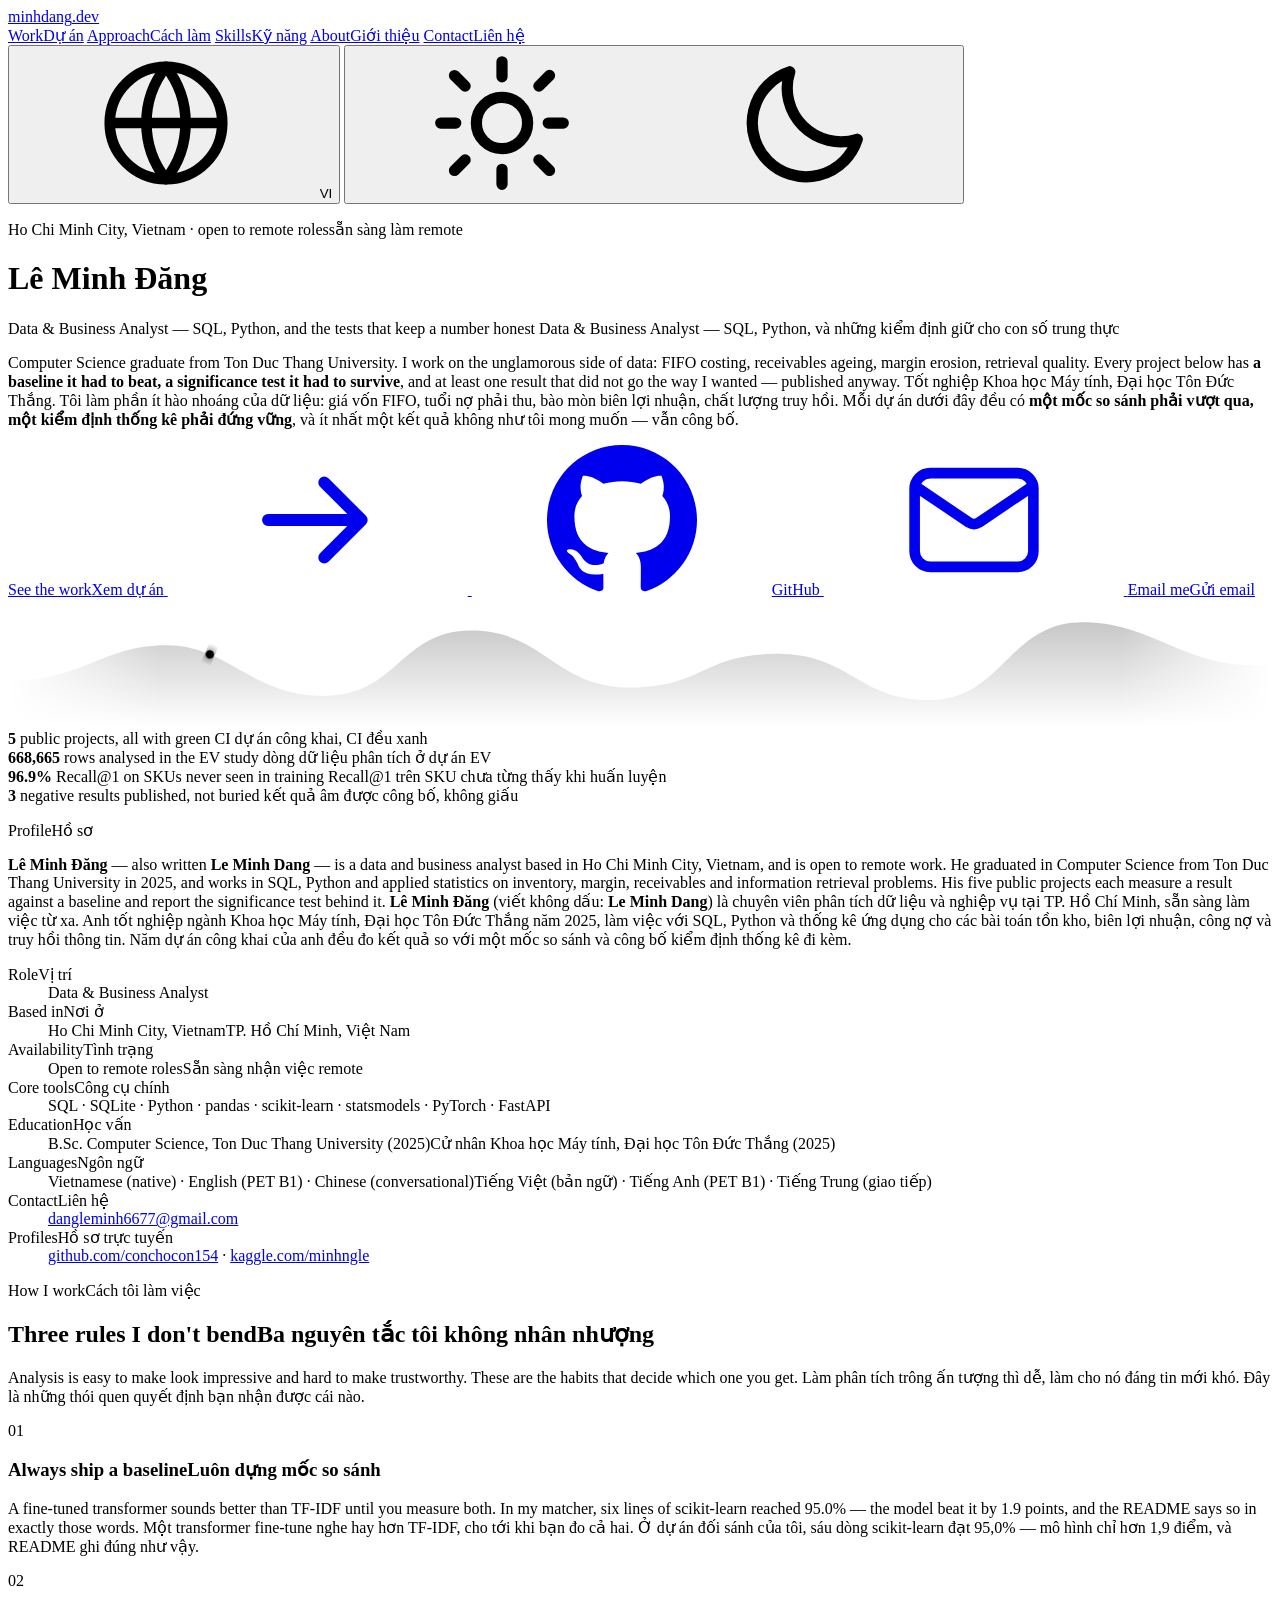
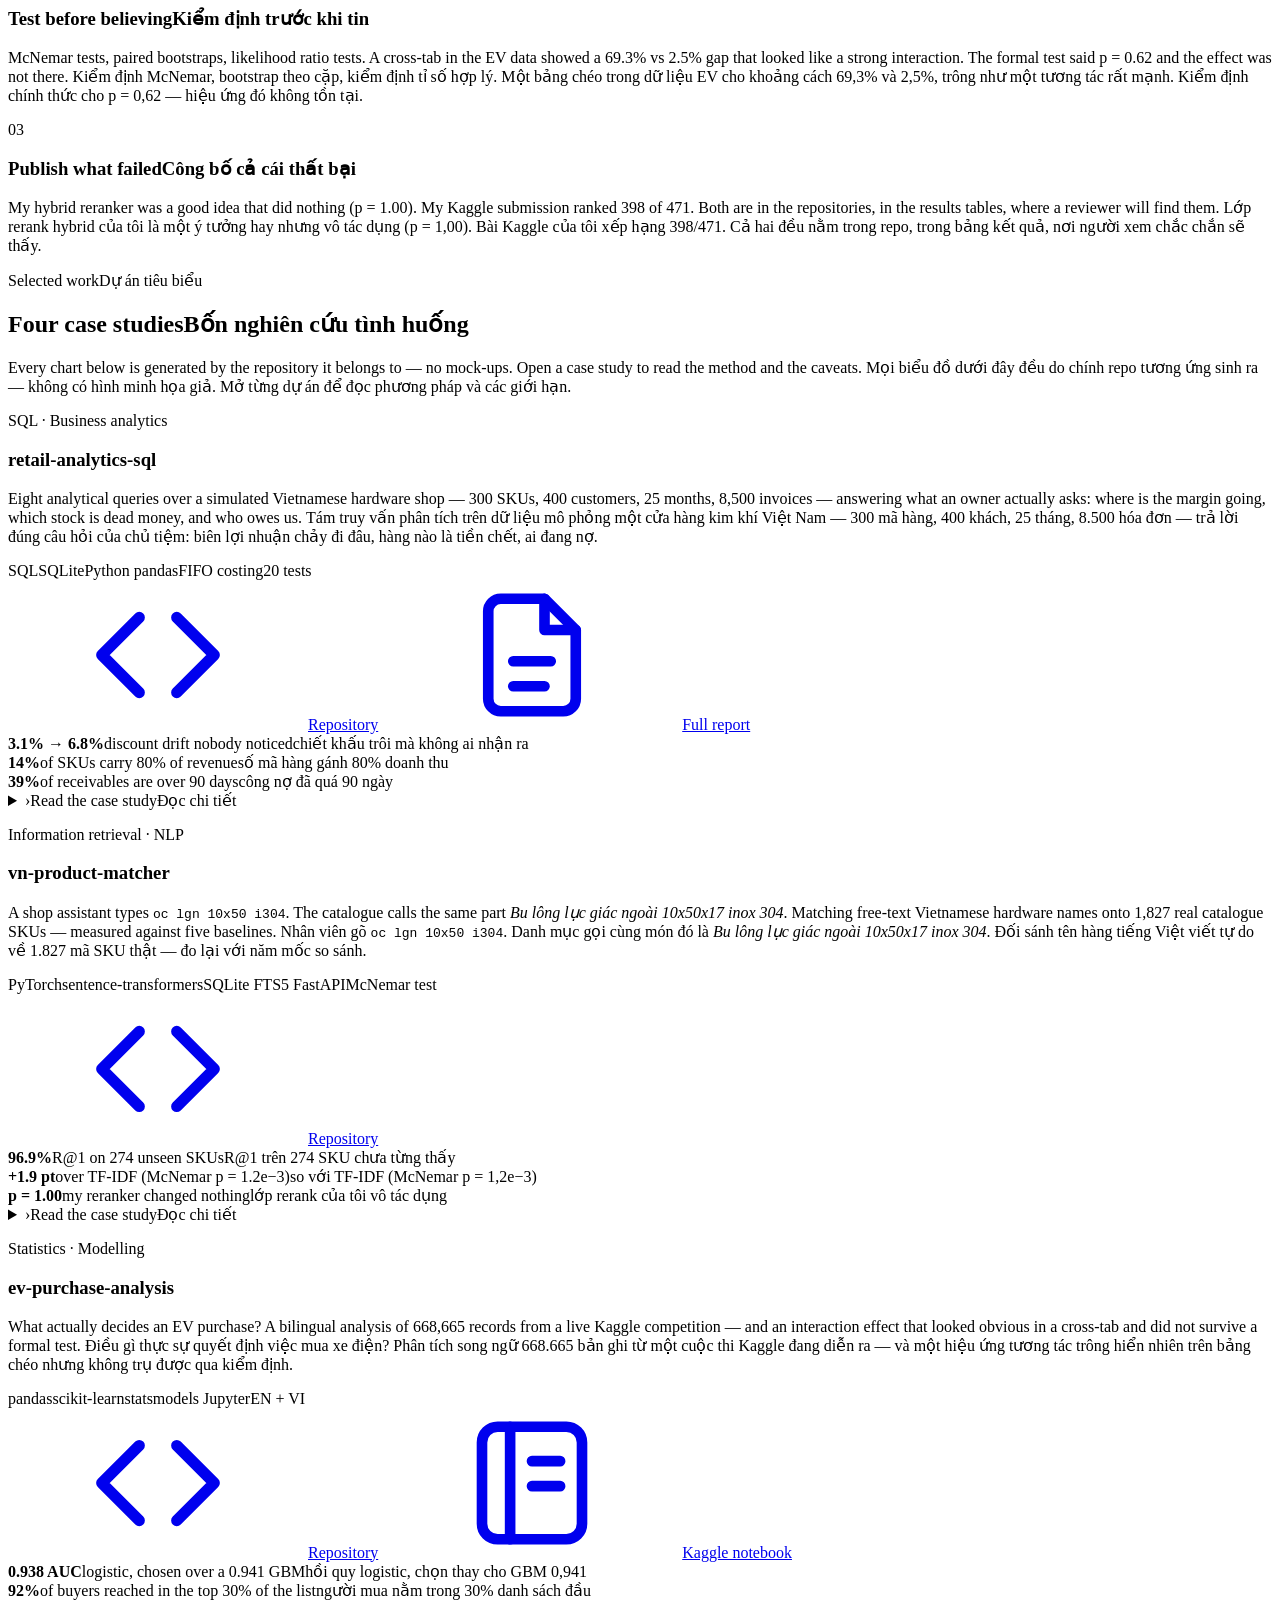
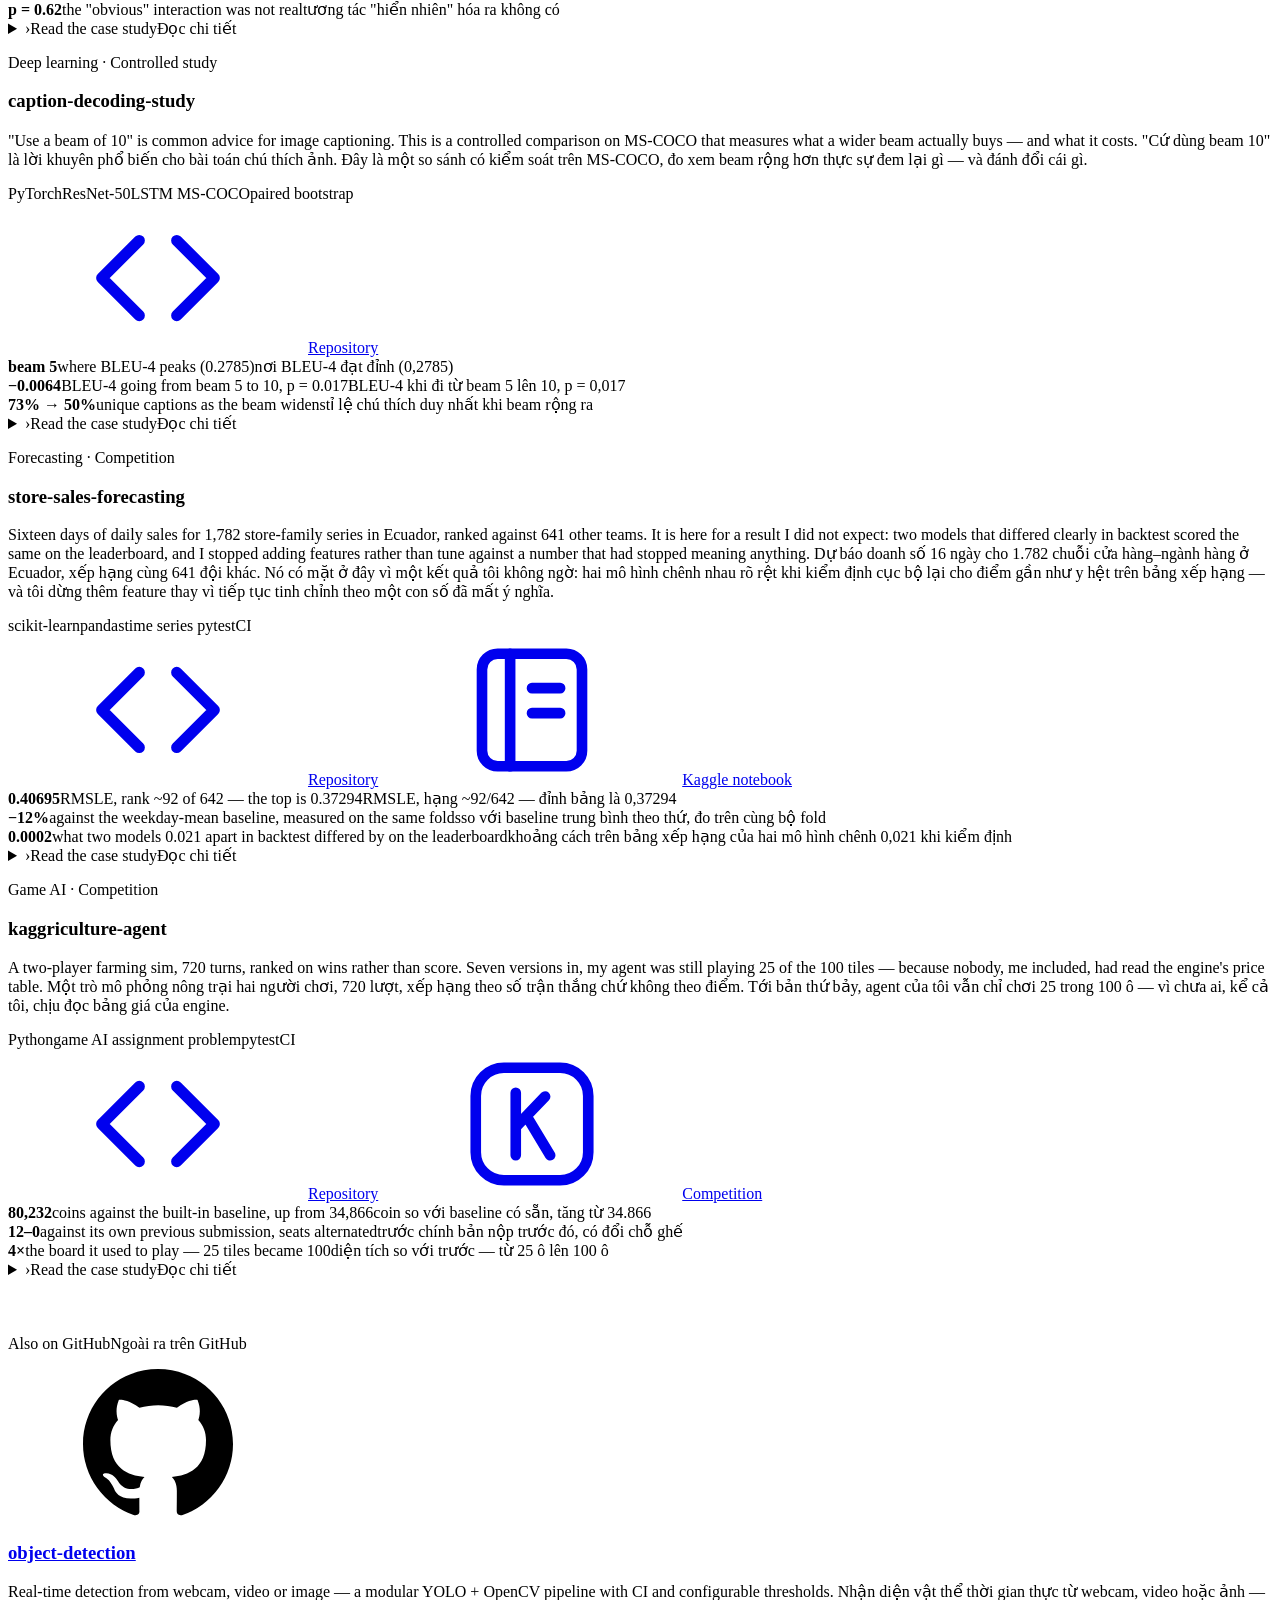
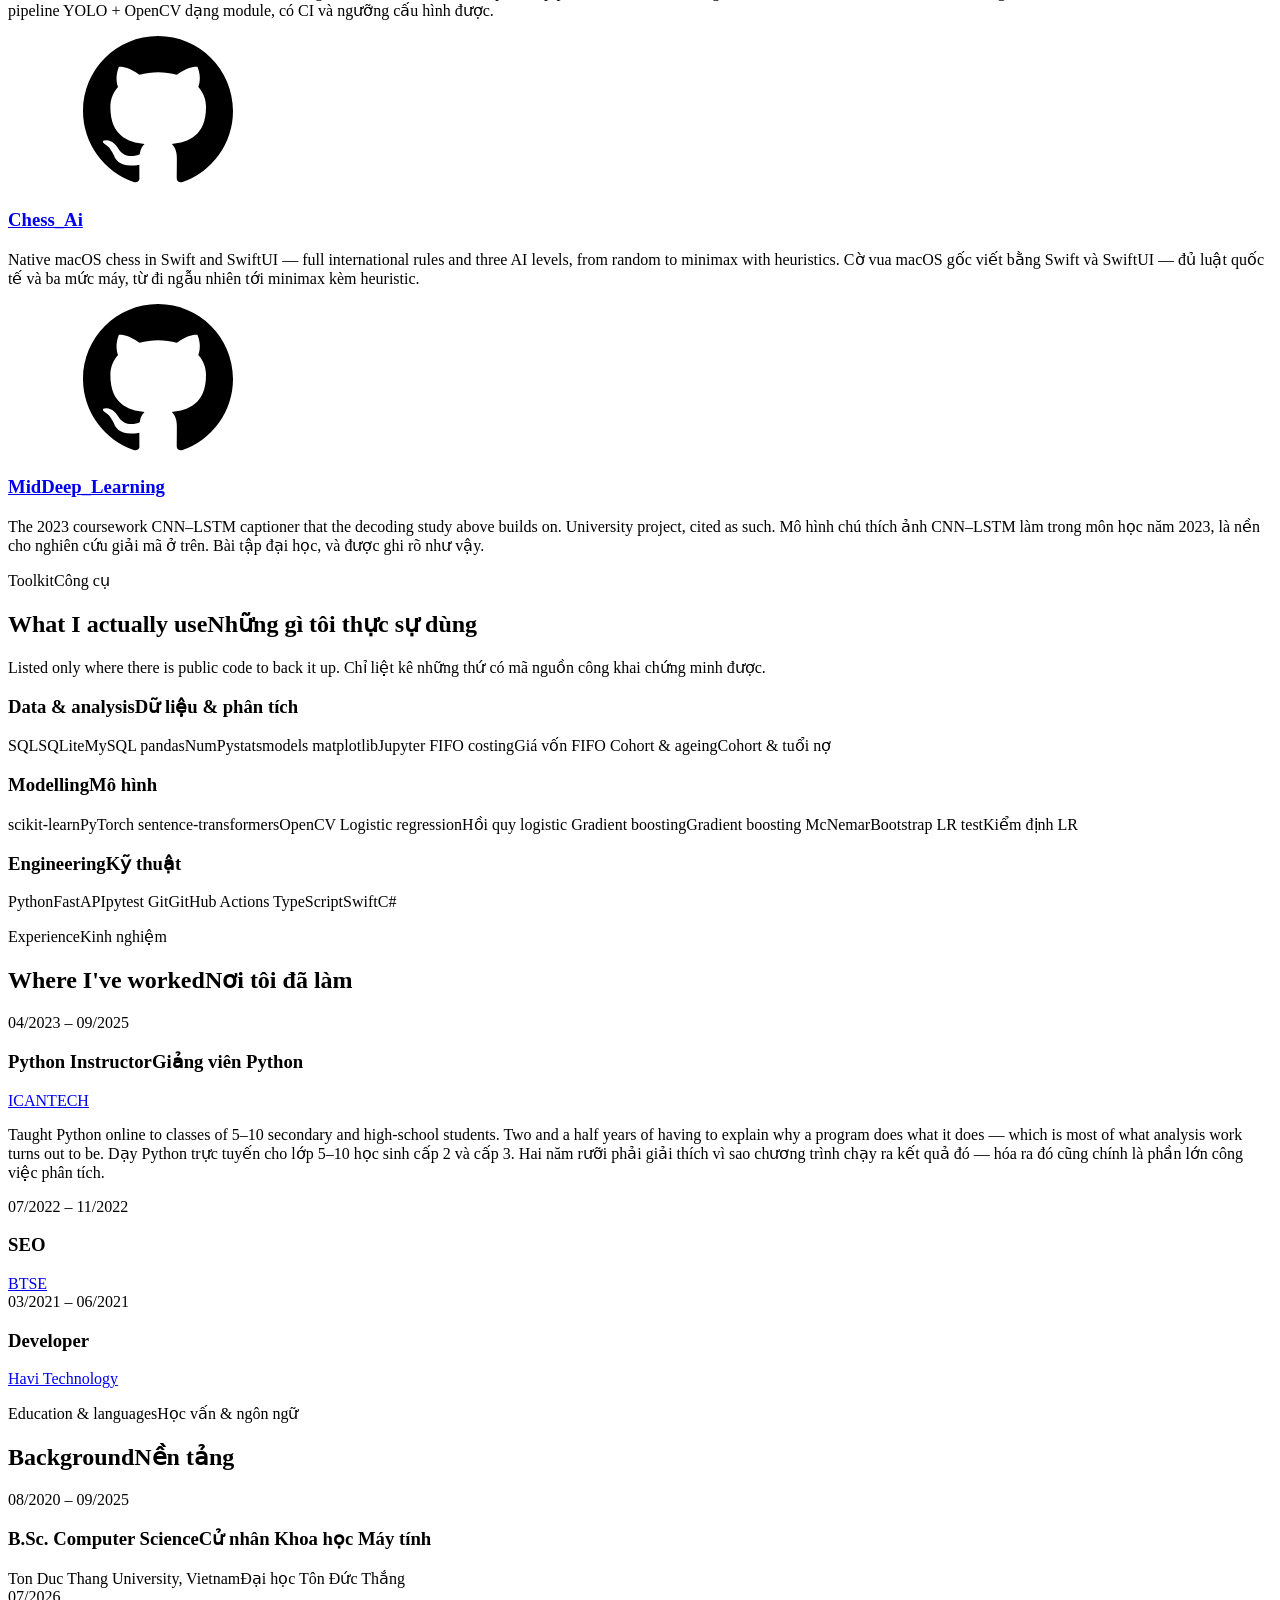
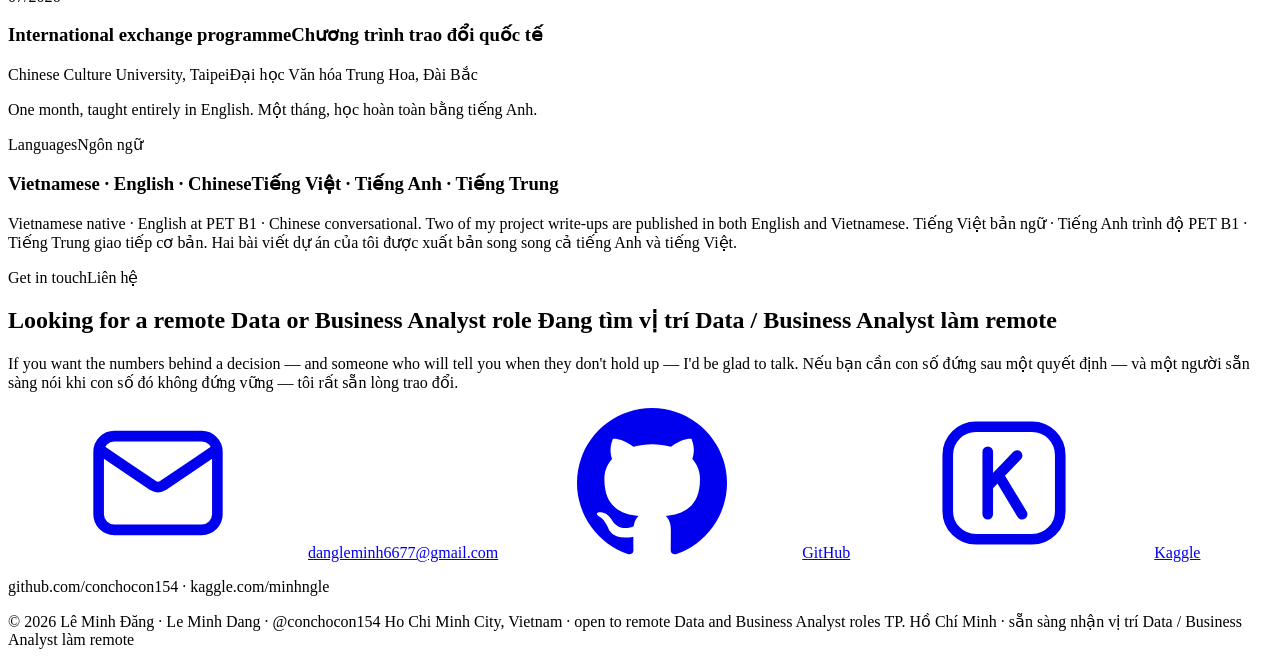
==== commit 187bce5f: "Add kaggriculture-agent as the sixth case study The farm the agent builds, drawn tile by tile as inl" ====
--- a/src/index.html
+++ b/src/index.html
@@ -816,6 +816,25 @@
         <summary><span class="chev">›</span><span lang="en">Read the case study</span><span lang="vi">Đọc chi tiết</span></summary>
         <div class="proj-body">
 
+          <div class="figure"><!-- CHART:ss-season -->
+<svg viewBox="0 0 720 210" role="img" aria-label="Annual sales shape by family, indexed to each family's own average day" preserveAspectRatio="xMidYMid meet"><defs><filter id="f-ss" x="-20%" y="-40%" width="140%" height="180%"><feGaussianBlur stdDeviation="3.2" result="b"/><feMerge><feMergeNode in="b"/><feMergeNode in="SourceGraphic"/></feMerge></filter></defs><line x1="44" y1="137.8" x2="702" y2="137.8" stroke="var(--line)" stroke-width="1" stroke-dasharray="2 5"/><line x1="44" y1="99.7" x2="702" y2="99.7" stroke="var(--line)" stroke-width="1" stroke-dasharray="2 5"/><line x1="44" y1="61.5" x2="702" y2="61.5" stroke="var(--line)" stroke-width="1" stroke-dasharray="2 5"/><text x="36.0" y="141.3" font-family="ui-monospace, SFMono-Regular, Menlo, monospace" font-size="9.5" fill="var(--text-mute)" text-anchor="end">2×</text><text x="36.0" y="103.2" font-family="ui-monospace, SFMono-Regular, Menlo, monospace" font-size="9.5" fill="var(--text-mute)" text-anchor="end">4×</text><text x="36.0" y="65.0" font-family="ui-monospace, SFMono-Regular, Menlo, monospace" font-size="9.5" fill="var(--text-mute)" text-anchor="end">6×</text><line x1="44" y1="156.9" x2="702" y2="156.9" stroke="var(--line)" stroke-width="1.2"/><text x="36.0" y="160.4" font-family="ui-monospace, SFMono-Regular, Menlo, monospace" font-size="9.5" fill="var(--text-dim)" text-anchor="end">1×</text><rect x="453.2" y="30" width="27.0" height="146.0" fill="var(--warn)" opacity="0.11"/><text x="466.7" y="202.0" font-family="ui-monospace, SFMono-Regular, Menlo, monospace" font-size="9.5" fill="var(--warn)" text-anchor="middle">the 16 days</text><path d="M44.0,158.1 L45.8,157.5 L47.6,157.4 L49.4,157.5 L51.2,154.9 L53.0,156.2 L54.8,156.9 L56.6,157.6 L58.4,158.2 L60.2,158.6 L62.0,159.0 L63.8,159.2 L65.6,159.2 L67.4,159.2 L69.2,159.2 L71.0,159.2 L72.8,159.1 L74.6,159.0 L76.4,159.0 L78.3,159.1 L80.1,159.2 L81.9,159.4 L83.7,159.5 L85.5,159.7 L87.3,159.9 L89.1,159.9 L90.9,159.9 L92.7,159.6 L94.5,158.7 L96.3,157.9 L98.1,157.4 L99.9,156.8 L101.7,156.4 L103.5,156.2 L105.3,156.6 L107.1,157.4 L108.9,157.8 L110.7,158.3 L112.5,158.7 L114.3,158.9 L116.1,158.9 L117.9,158.8 L119.7,159.0 L121.5,158.9 L123.3,158.7 L125.1,158.5 L126.9,158.7 L128.7,158.8 L130.5,158.7 L132.3,158.5 L134.1,158.7 L135.9,158.7 L137.7,158.8 L139.5,159.1 L141.3,159.1 L143.2,158.8 L145.0,158.1 L146.8,157.4 L148.6,156.9 L150.4,156.3 L152.2,155.5 L154.0,155.1 L155.8,155.0 L157.6,155.5 L159.4,155.9 L161.2,156.4 L163.0,157.0 L164.8,157.5 L166.6,157.9 L168.4,158.3 L170.2,158.4 L172.0,158.4 L173.8,158.3 L175.6,158.2 L177.4,158.2 L179.2,158.0 L181.0,157.9 L182.8,157.9 L184.6,158.1 L186.4,158.2 L188.2,158.1 L190.0,158.2 L191.8,158.4 L193.6,158.5 L195.4,158.3 L197.2,158.4 L199.0,158.2 L200.8,157.3 L202.6,156.5 L204.4,155.8 L206.2,155.1 L208.0,154.9 L209.9,154.5 L211.7,154.5 L213.5,155.3 L215.3,156.0 L217.1,156.6 L218.9,157.0 L220.7,157.3 L222.5,157.6 L224.3,157.9 L226.1,158.1 L227.9,158.1 L229.7,158.0 L231.5,157.7 L233.3,156.7 L235.1,156.1 L236.9,155.6 L238.7,154.8 L240.5,154.6 L242.3,154.6 L244.1,155.1 L245.9,156.1 L247.7,156.7 L249.5,157.3 L251.3,158.0 L253.1,158.3 L254.9,157.0 L256.7,156.3 L258.5,155.2 L260.3,154.8 L262.1,154.3 L263.9,154.0 L265.7,153.7 L267.5,154.8 L269.3,155.6 L271.1,156.5 L272.9,157.0 L274.8,157.5 L276.6,157.6 L278.4,158.1 L280.2,158.2 L282.0,158.0 L283.8,157.8 L285.6,157.7 L287.4,157.6 L289.2,157.7 L291.0,157.4 L292.8,157.6 L294.6,157.8 L296.4,157.9 L298.2,158.1 L300.0,158.1 L301.8,158.3 L303.6,158.3 L305.4,158.3 L307.2,158.1 L309.0,157.6 L310.8,156.5 L312.6,155.7 L314.4,155.0 L316.2,154.5 L318.0,154.0 L319.8,153.9 L321.6,154.1 L323.4,154.9 L325.2,155.5 L327.0,156.1 L328.8,156.6 L330.6,157.1 L332.4,157.5 L334.2,157.7 L336.0,158.0 L337.8,158.0 L339.6,157.9 L341.5,157.9 L343.3,157.8 L345.1,157.8 L346.9,158.1 L348.7,157.9 L350.5,158.0 L352.3,158.2 L354.1,158.3 L355.9,158.5 L357.7,158.6 L359.5,158.6 L361.3,158.6 L363.1,158.5 L364.9,157.7 L366.7,156.8 L368.5,156.0 L370.3,155.4 L372.1,154.9 L373.9,154.5 L375.7,154.4 L377.5,154.9 L379.3,155.7 L381.1,156.3 L382.9,156.9 L384.7,157.4 L386.5,157.9 L388.3,158.3 L390.1,158.5 L391.9,158.4 L393.7,158.4 L395.5,158.3 L397.3,158.3 L399.1,158.1 L400.9,158.0 L402.7,158.1 L404.5,158.2 L406.4,158.3 L408.2,158.4 L410.0,158.4 L411.8,158.5 L413.6,158.6 L415.4,158.6 L417.2,158.5 L419.0,158.1 L420.8,157.3 L422.6,156.4 L424.4,155.7 L426.2,155.2 L428.0,154.9 L429.8,154.7 L431.6,154.9 L433.4,155.7 L435.2,156.7 L437.0,157.2 L438.8,157.6 L440.6,158.0 L442.4,158.2 L444.2,158.4 L446.0,158.3 L447.8,158.1 L449.6,157.9 L451.4,158.0 L453.2,158.1 L455.0,158.4 L456.8,158.5 L458.6,158.6 L460.4,158.8 L462.2,159.1 L464.0,159.2 L465.8,159.3 L467.6,159.5 L469.4,159.6 L471.2,159.6 L473.1,159.4 L474.9,159.0 L476.7,158.1 L478.5,157.2 L480.3,156.6 L482.1,155.9 L483.9,155.4 L485.7,155.0 L487.5,154.9 L489.3,155.5 L491.1,156.1 L492.9,156.7 L494.7,157.2 L496.5,157.6 L498.3,158.0 L500.1,158.5 L501.9,158.7 L503.7,158.7 L505.5,158.6 L507.3,158.6 L509.1,158.6 L510.9,158.5 L512.7,158.5 L514.5,158.6 L516.3,158.8 L518.1,158.9 L519.9,159.0 L521.7,159.2 L523.5,159.3 L525.3,159.4 L527.1,159.5 L528.9,159.3 L530.7,158.5 L532.5,157.5 L534.3,156.4 L536.1,155.5 L538.0,154.9 L539.8,154.5 L541.6,154.4 L543.4,154.9 L545.2,155.5 L547.0,156.1 L548.8,156.7 L550.6,157.3 L552.4,157.7 L554.2,157.9 L556.0,158.0 L557.8,158.2 L559.6,158.2 L561.4,158.2 L563.2,158.0 L565.0,157.9 L566.8,157.9 L568.6,157.9 L570.4,158.2 L572.2,158.5 L574.0,158.6 L575.8,158.8 L577.6,159.0 L579.4,159.1 L581.2,159.1 L583.0,159.1 L584.8,159.0 L586.6,158.8 L588.4,158.3 L590.2,157.0 L592.0,156.1 L593.8,155.4 L595.6,155.2 L597.4,154.9 L599.2,154.7 L601.0,154.8 L602.8,155.9 L604.7,156.6 L606.5,157.0 L608.3,157.2 L610.1,157.5 L611.9,157.7 L613.7,157.8 L615.5,157.7 L617.3,157.7 L619.1,157.7 L620.9,157.6 L622.7,157.6 L624.5,157.6 L626.3,157.7 L628.1,157.8 L629.9,157.9 L631.7,158.0 L633.5,158.0 L635.3,158.1 L637.1,157.9 L638.9,157.7 L640.7,156.9 L642.5,155.7 L644.3,155.0 L646.1,154.2 L647.9,153.5 L649.7,153.0 L651.5,152.6 L653.3,152.7 L655.1,153.2 L656.9,153.1 L658.7,153.4 L660.5,153.6 L662.3,153.6 L664.1,153.7 L665.9,153.6 L667.7,152.9 L669.6,152.4 L671.4,151.6 L673.2,150.9 L675.0,150.3 L676.8,149.5 L678.6,148.4 L680.4,147.0 L682.2,146.1 L684.0,144.4 L685.8,145.2 L687.6,146.3 L689.4,147.8 L691.2,149.3 L693.0,150.8 L694.8,152.0 L696.6,153.5 L698.4,153.3 L700.2,153.1 L702.0,152.3" fill="none" stroke="var(--accent)" stroke-width="2.0" stroke-linejoin="round"/><path d="M44.0,169.8 L45.8,169.5 L47.6,169.8 L49.4,170.0 L51.2,169.2 L53.0,169.7 L54.8,169.9 L56.6,170.0 L58.4,170.3 L60.2,170.4 L62.0,170.2 L63.8,170.0 L65.6,169.9 L67.4,169.8 L69.2,169.9 L71.0,169.7 L72.8,169.5 L74.6,169.7 L76.4,169.7 L78.3,169.7 L80.1,169.8 L81.9,169.9 L83.7,170.1 L85.5,170.2 L87.3,170.3 L89.1,170.5 L90.9,170.7 L92.7,170.5 L94.5,170.8 L96.3,171.0 L98.1,171.1 L99.9,171.2 L101.7,171.4 L103.5,171.7 L105.3,172.4 L107.1,172.5 L108.9,172.6 L110.7,172.8 L112.5,172.8 L114.3,172.7 L116.1,172.5 L117.9,172.2 L119.7,172.0 L121.5,171.8 L123.3,171.8 L125.1,171.8 L126.9,171.9 L128.7,172.0 L130.5,172.0 L132.3,172.2 L134.1,172.4 L135.9,172.5 L137.7,172.6 L139.5,172.8 L141.3,172.6 L143.2,172.4 L145.0,171.8 L146.8,171.4 L148.6,171.0 L150.4,170.5 L152.2,169.9 L154.0,169.6 L155.8,169.3 L157.6,169.6 L159.4,169.5 L161.2,169.6 L163.0,169.8 L164.8,169.8 L166.6,169.9 L168.4,170.3 L170.2,170.1 L172.0,169.7 L173.8,169.6 L175.6,169.4 L177.4,169.3 L179.2,169.2 L181.0,169.1 L182.8,169.2 L184.6,168.6 L186.4,167.6 L188.2,165.4 L190.0,163.2 L191.8,161.4 L193.6,159.5 L195.4,157.2 L197.2,155.3 L199.0,153.5 L200.8,150.6 L202.6,150.5 L204.4,149.7 L206.2,148.7 L208.0,148.9 L209.9,149.6 L211.7,150.8 L213.5,152.6 L215.3,152.1 L217.1,152.5 L218.9,152.9 L220.7,153.1 L222.5,153.7 L224.3,153.2 L226.1,153.7 L227.9,152.7 L229.7,152.0 L231.5,150.8 L233.3,150.1 L235.1,148.2 L236.9,147.2 L238.7,145.6 L240.5,144.0 L242.3,141.8 L244.1,140.1 L245.9,138.4 L247.7,138.0 L249.5,138.5 L251.3,138.4 L253.1,139.9 L254.9,138.9 L256.7,137.7 L258.5,139.1 L260.3,139.6 L262.1,139.9 L263.9,141.6 L265.7,142.3 L267.5,145.8 L269.3,149.9 L271.1,151.2 L272.9,152.9 L274.8,154.3 L276.6,156.3 L278.4,159.2 L280.2,160.4 L282.0,161.9 L283.8,162.9 L285.6,164.0 L287.4,164.9 L289.2,165.4 L291.0,165.7 L292.8,166.9 L294.6,167.9 L296.4,168.6 L298.2,169.1 L300.0,169.2 L301.8,169.6 L303.6,169.8 L305.4,169.9 L307.2,170.2 L309.0,170.2 L310.8,169.9 L312.6,169.8 L314.4,169.3 L316.2,169.3 L318.0,169.2 L319.8,169.0 L321.6,168.6 L323.4,168.8 L325.2,169.0 L327.0,169.4 L328.8,169.7 L330.6,169.6 L332.4,169.6 L334.2,169.8 L336.0,170.0 L337.8,170.0 L339.6,170.1 L341.5,170.4 L343.3,170.6 L345.1,170.9 L346.9,171.3 L348.7,171.3 L350.5,171.4 L352.3,171.4 L354.1,171.4 L355.9,171.5 L357.7,171.4 L359.5,171.3 L361.3,171.5 L363.1,171.6 L364.9,171.4 L366.7,171.0 L368.5,170.9 L370.3,170.7 L372.1,170.6 L373.9,170.2 L375.7,170.0 L377.5,170.1 L379.3,170.1 L381.1,170.0 L382.9,170.2 L384.7,170.3 L386.5,170.3 L388.3,170.3 L390.1,170.3 L391.9,170.4 L393.7,170.6 L395.5,170.6 L397.3,170.4 L399.1,170.3 L400.9,169.4 L402.7,168.6 L404.5,168.0 L406.4,167.7 L408.2,167.3 L410.0,167.0 L411.8,166.5 L413.6,165.6 L415.4,162.1 L417.2,156.3 L419.0,151.2 L420.8,142.7 L422.6,132.9 L424.4,124.4 L426.2,114.8 L428.0,103.3 L429.8,91.0 L431.6,83.7 L433.4,79.9 L435.2,78.9 L437.0,78.3 L438.8,76.5 L440.6,78.4 L442.4,82.5 L444.2,84.1 L446.0,84.8 L447.8,91.8 L449.6,97.7 L451.4,106.5 L453.2,116.0 L455.0,126.6 L456.8,133.0 L458.6,138.3 L460.4,135.8 L462.2,135.3 L464.0,134.5 L465.8,134.2 L467.6,132.7 L469.4,130.2 L471.2,127.1 L473.1,126.3 L474.9,124.0 L476.7,116.1 L478.5,107.2 L480.3,99.1 L482.1,91.7 L483.9,78.6 L485.7,55.1 L487.5,39.5 L489.3,38.3 L491.1,40.7 L492.9,45.5 L494.7,43.9 L496.5,54.3 L498.3,77.2 L500.1,93.4 L501.9,104.6 L503.7,113.3 L505.5,121.1 L507.3,136.6 L509.1,147.4 L510.9,154.3 L512.7,159.4 L514.5,162.1 L516.3,164.0 L518.1,165.0 L519.9,165.6 L521.7,166.6 L523.5,167.4 L525.3,168.0 L527.1,167.9 L528.9,167.9 L530.7,167.6 L532.5,167.4 L534.3,166.8 L536.1,166.2 L538.0,166.1 L539.8,166.1 L541.6,166.4 L543.4,166.6 L545.2,166.7 L547.0,166.7 L548.8,166.8 L550.6,166.6 L552.4,166.7 L554.2,166.5 L556.0,166.5 L557.8,166.6 L559.6,167.1 L561.4,167.2 L563.2,167.3 L565.0,167.3 L566.8,167.4 L568.6,167.6 L570.4,167.7 L572.2,167.6 L574.0,167.8 L575.8,167.9 L577.6,168.1 L579.4,168.2 L581.2,168.2 L583.0,168.3 L584.8,168.7 L586.6,169.1 L588.4,169.7 L590.2,169.0 L592.0,168.8 L593.8,168.7 L595.6,168.6 L597.4,168.4 L599.2,167.8 L601.0,167.5 L602.8,167.9 L604.7,168.1 L606.5,168.2 L608.3,168.3 L610.1,168.4 L611.9,168.7 L613.7,168.8 L615.5,169.0 L617.3,168.9 L619.1,168.7 L620.9,168.7 L622.7,168.7 L624.5,168.6 L626.3,168.3 L628.1,168.4 L629.9,168.5 L631.7,168.8 L633.5,168.7 L635.3,168.7 L637.1,168.9 L638.9,169.0 L640.7,168.8 L642.5,168.5 L644.3,168.4 L646.1,168.3 L647.9,168.2 L649.7,168.0 L651.5,167.9 L653.3,167.9 L655.1,168.1 L656.9,168.1 L658.7,168.3 L660.5,168.6 L662.3,168.8 L664.1,169.1 L665.9,169.1 L667.7,169.2 L669.6,169.2 L671.4,169.2 L673.2,169.2 L675.0,169.4 L676.8,169.4 L678.6,169.9 L680.4,169.9 L682.2,170.2 L684.0,170.4 L685.8,170.9 L687.6,171.2 L689.4,171.7 L691.2,171.6 L693.0,171.7 L694.8,171.5 L696.6,171.4 L698.4,171.2 L700.2,171.4 L702.0,171.3" fill="none" stroke="var(--warn)" stroke-width="2.4" stroke-linejoin="round" filter="url(#f-ss)"/><text x="96.3" y="53.9" font-family="ui-monospace, SFMono-Regular, Menlo, monospace" font-size="10.5" fill="var(--warn)" text-anchor="start" font-weight="700">school & office supplies</text><text x="96.3" y="73.0" font-family="ui-monospace, SFMono-Regular, Menlo, monospace" font-size="10.5" fill="var(--accent)" text-anchor="start" font-weight="700">grocery I</text><text x="44.0" y="206.0" font-family="ui-monospace, SFMono-Regular, Menlo, monospace" font-size="9.5" fill="var(--text-mute)" text-anchor="start">month of the year →</text></svg>
+<!-- /CHART:ss-season --></div>
+          <p class="cap">
+            <span lang="en">Two families on one axis, each indexed to its own average day. Grocery sits flat on
+            1&times; all year; school and office supplies runs at <strong>0.35&times;</strong> through the quiet
+            months and <strong>2.6&times;</strong> inside the sixteen days being forecast — Ecuadorean term starts
+            in August. Its peak of 7.2&times; lands on day 248, just after the window closes, so the forecast
+            catches the family mid-climb, swinging between 2.0&times; and 4.0&times; across sixteen days. That is
+            harder than forecasting the peak, and that one family carries <strong>13.1%</strong> of the squared
+            error on 3% of the rows.</span>
+            <span lang="vi">Hai ngành hàng trên cùng một trục, mỗi ngành quy về ngày trung bình của chính nó. Tạp hóa
+            phẳng ở mức 1&times; quanh năm; đồ dùng học tập chỉ ở <strong>0,35&times;</strong> suốt mùa thấp điểm rồi
+            lên <strong>2,6&times;</strong> trong đúng 16 ngày cần dự báo — Ecuador khai giảng vào tháng 8. Đỉnh
+            7,2&times; rơi vào ngày thứ 248, ngay sau khi cửa sổ đóng, nên dự báo bắt đúng lúc ngành này đang leo dốc,
+            dao động từ 2,0&times; tới 4,0&times; trong mười sáu ngày. Việc đó khó hơn dự báo đúng đỉnh, và riêng
+            ngành đó gánh <strong>13,1%</strong> sai số bình phương chỉ với 3% số dòng.</span>
+          </p>
+
           <h4><span lang="en">Measuring it the way the competition asks</span><span lang="vi">Đo đúng cách cuộc thi hỏi</span></h4>
           <p>
             <span lang="en">The metric is RMSLE, which is RMSE on <code class="mono">log1p</code>, so everything here
@@ -842,6 +861,10 @@
             chiếm 1.536 trong 28.512 dòng cần dự báo; chúng được trả về 0 bằng luật, không phải bằng mô hình.</span>
           </p>
 
+          <div class="figure"><!-- CHART:ss-ladder -->
+<svg viewBox="0 0 440 210" role="img" aria-label="RMSLE by model, mean of three sixteen-day folds" preserveAspectRatio="xMidYMid meet"><defs><filter id="f-ssl" x="-20%" y="-40%" width="140%" height="180%"><feGaussianBlur stdDeviation="3.2" result="b"/><feMerge><feMergeNode in="b"/><feMergeNode in="SourceGraphic"/></feMerge></filter></defs><text x="0.0" y="14.0" font-family="ui-monospace, SFMono-Regular, Menlo, monospace" font-size="10" fill="var(--text-dim)" text-anchor="start">RMSLE — lower is better</text><text x="116.0" y="41.0" font-family="ui-monospace, SFMono-Regular, Menlo, monospace" font-size="10.5" fill="var(--text-mute)" text-anchor="end">last value</text><rect x="128" y="30.0" width="248.1" height="18" rx="3" fill="var(--text-mute)" opacity="0.34"/><text x="385.1" y="43.0" font-family="ui-monospace, SFMono-Regular, Menlo, monospace" font-size="10.5" fill="var(--text-mute)" text-anchor="start">0.6175</text><text x="116.0" y="68.0" font-family="ui-monospace, SFMono-Regular, Menlo, monospace" font-size="10.5" fill="var(--text-mute)" text-anchor="end">seasonal naive</text><rect x="128" y="57.0" width="221.7" height="18" rx="3" fill="var(--text-mute)" opacity="0.34"/><text x="358.7" y="70.0" font-family="ui-monospace, SFMono-Regular, Menlo, monospace" font-size="10.5" fill="var(--text-mute)" text-anchor="start">0.5519</text><text x="116.0" y="95.0" font-family="ui-monospace, SFMono-Regular, Menlo, monospace" font-size="10.5" fill="var(--text-mute)" text-anchor="end">dow mean 16w</text><rect x="128" y="84.0" width="197.4" height="18" rx="3" fill="var(--text-mute)" opacity="0.34"/><text x="334.4" y="97.0" font-family="ui-monospace, SFMono-Regular, Menlo, monospace" font-size="10.5" fill="var(--text-mute)" text-anchor="start">0.4914</text><text x="116.0" y="122.0" font-family="ui-monospace, SFMono-Regular, Menlo, monospace" font-size="10.5" fill="var(--text-mute)" text-anchor="end">dow mean 4w</text><rect x="128" y="111.0" width="185.7" height="18" rx="3" fill="var(--text-mute)" opacity="0.34"/><text x="322.7" y="124.0" font-family="ui-monospace, SFMono-Regular, Menlo, monospace" font-size="10.5" fill="var(--text-mute)" text-anchor="start">0.4623</text><text x="116.0" y="149.0" font-family="ui-monospace, SFMono-Regular, Menlo, monospace" font-size="10.5" fill="var(--text-mute)" text-anchor="end">dow mean 8w</text><rect x="128" y="138.0" width="181.0" height="18" rx="3" fill="var(--text-mute)" opacity="0.34"/><text x="318.0" y="151.0" font-family="ui-monospace, SFMono-Regular, Menlo, monospace" font-size="10.5" fill="var(--text-mute)" text-anchor="start">0.4505</text><text x="116.0" y="176.0" font-family="ui-monospace, SFMono-Regular, Menlo, monospace" font-size="10.5" fill="var(--text)" text-anchor="end" font-weight="700">direct gbm</text><rect x="128" y="165.0" width="157.2" height="18" rx="3" fill="var(--accent)" opacity="1" filter="url(#f-ssl)"/><text x="294.2" y="178.0" font-family="ui-monospace, SFMono-Regular, Menlo, monospace" font-size="10.5" fill="var(--text)" text-anchor="start" font-weight="700">0.3912</text></svg>
+<!-- /CHART:ss-ladder --></div>
+
           <h4><span lang="en">Where the loss actually was</span><span lang="vi">Sai số thực sự nằm ở đâu</span></h4>
           <p>
             <span lang="en">RMSLE is a mean over 28,512 rows and it hides everything, so I split it. Five families
@@ -857,6 +880,10 @@
           </p>
 
           <h4><span lang="en">The part I could not close</span><span lang="vi">Phần tôi chưa khép lại được</span></h4>
+
+          <div class="figure"><!-- CHART:ss-horizon -->
+<svg viewBox="0 0 440 200" role="img" aria-label="Forecast error against days ahead" preserveAspectRatio="xMidYMid meet"><defs><filter id="f-ssh" x="-20%" y="-40%" width="140%" height="180%"><feGaussianBlur stdDeviation="3.2" result="b"/><feMerge><feMergeNode in="b"/><feMergeNode in="SourceGraphic"/></feMerge></filter></defs><line x1="48" y1="143.7" x2="420" y2="143.7" stroke="var(--line)" stroke-width="1" stroke-dasharray="2 5"/><line x1="48" y1="96.7" x2="420" y2="96.7" stroke="var(--line)" stroke-width="1" stroke-dasharray="2 5"/><line x1="48" y1="48.2" x2="420" y2="48.2" stroke="var(--line)" stroke-width="1" stroke-dasharray="2 5"/><text x="40.0" y="147.2" font-family="ui-monospace, SFMono-Regular, Menlo, monospace" font-size="9.5" fill="var(--text-mute)" text-anchor="end">0.39</text><text x="40.0" y="100.2" font-family="ui-monospace, SFMono-Regular, Menlo, monospace" font-size="9.5" fill="var(--text-mute)" text-anchor="end">0.42</text><text x="40.0" y="51.7" font-family="ui-monospace, SFMono-Regular, Menlo, monospace" font-size="9.5" fill="var(--text-mute)" text-anchor="end">0.45</text><line x1="48.0" y1="151.0" x2="420.0" y2="41.7" stroke="var(--text-mute)" stroke-width="1.3" stroke-dasharray="4 4"/><path d="M48.0,140.0 L72.8,155.6 L97.6,142.2 L122.4,121.0 L147.2,95.7 L172.0,146.4 L196.8,117.2 L221.6,105.7 L246.4,60.6 L271.2,110.8 L296.0,96.6 L320.8,38.1 L345.6,57.7 L370.4,54.3 L395.2,40.9 L420.0,59.2" fill="none" stroke="var(--warn)" stroke-width="2.2" stroke-linejoin="round" filter="url(#f-ssh)"/><circle cx="48.0" cy="140.0" r="2.6" fill="var(--warn)"/><circle cx="72.8" cy="155.6" r="2.6" fill="var(--warn)"/><circle cx="97.6" cy="142.2" r="2.6" fill="var(--warn)"/><circle cx="122.4" cy="121.0" r="2.6" fill="var(--warn)"/><circle cx="147.2" cy="95.7" r="2.6" fill="var(--warn)"/><circle cx="172.0" cy="146.4" r="2.6" fill="var(--warn)"/><circle cx="196.8" cy="117.2" r="2.6" fill="var(--warn)"/><circle cx="221.6" cy="105.7" r="2.6" fill="var(--warn)"/><circle cx="246.4" cy="60.6" r="2.6" fill="var(--warn)"/><circle cx="271.2" cy="110.8" r="2.6" fill="var(--warn)"/><circle cx="296.0" cy="96.6" r="2.6" fill="var(--warn)"/><circle cx="320.8" cy="38.1" r="2.6" fill="var(--warn)"/><circle cx="345.6" cy="57.7" r="2.6" fill="var(--warn)"/><circle cx="370.4" cy="54.3" r="2.6" fill="var(--warn)"/><circle cx="395.2" cy="40.9" r="2.6" fill="var(--warn)"/><circle cx="420.0" cy="59.2" r="2.6" fill="var(--warn)"/><text x="48.0" y="196.0" font-family="ui-monospace, SFMono-Regular, Menlo, monospace" font-size="9.5" fill="var(--text-mute)" text-anchor="start">days ahead →</text><text x="420.0" y="196.0" font-family="ui-monospace, SFMono-Regular, Menlo, monospace" font-size="9.5" fill="var(--warn)" text-anchor="end">+0.074 across the window</text></svg>
+<!-- /CHART:ss-horizon --></div>
           <p>
             <span lang="en">Two submissions — a plain gradient booster and a three-way blend with cross-sectional
             features, explicit lags and recency-weighted origins — differ by <strong>0.021</strong> on the fold
@@ -873,6 +900,118 @@
             thêm feature chỉ là đoán mò khoác áo làm việc. Sai số tăng dần theo tầm dự báo, từ khoảng 0,40 ở những
             ngày đầu một fold lên 0,46 ở ngày cuối, nên giả thuyết cần kiểm trước tiên là public leaderboard chấm
             phần đầu kỳ test — đúng đoạn mà mọi mô hình ở đây đều giống nhau.</span>
+          </p>
+        </div>
+      </details>
+    </article>
+
+    <!-- ---------- 6. kaggriculture-agent ---------- -->
+    <article class="proj reveal">
+      <div class="proj-head">
+        <div>
+          <p class="kicker">Game AI · Competition</p>
+          <h3>kaggriculture-agent</h3>
+          <p class="lede">
+            <span lang="en">A two-player farming sim, 720 turns, ranked on wins rather than score. Seven versions
+            in, my agent was still playing 25 of the 100 tiles — because nobody, me included, had read the engine's
+            price table.</span>
+            <span lang="vi">Một trò mô phỏng nông trại hai người chơi, 720 lượt, xếp hạng theo số trận thắng chứ
+            không theo điểm. Tới bản thứ bảy, agent của tôi vẫn chỉ chơi 25 trong 100 ô — vì chưa ai, kể cả tôi,
+            chịu đọc bảng giá của engine.</span>
+          </p>
+          <div class="tags">
+            <span class="tag">Python</span><span class="tag">game AI</span>
+            <span class="tag">assignment problem</span><span class="tag">pytest</span><span class="tag">CI</span>
+          </div>
+        </div>
+        <div class="proj-links">
+          <a href="https://github.com/conchocon154/kaggriculture-agent" target="_blank" rel="noopener"><svg class="ico" aria-hidden="true" focusable="false"><use href="#i-code"/></svg>Repository</a>
+          <a href="https://www.kaggle.com/competitions/kaggriculture" target="_blank" rel="noopener"><svg class="ico" aria-hidden="true" focusable="false"><use href="#i-kaggle"/></svg>Competition</a>
+        </div>
+      </div>
+
+      <div class="result-band">
+        <div><b>80,232</b><span lang="en">coins against the built-in baseline, up from 34,866</span><span lang="vi">coin so với baseline có sẵn, tăng từ 34.866</span></div>
+        <div><b>12–0</b><span lang="en">against its own previous submission, seats alternated</span><span lang="vi">trước chính bản nộp trước đó, có đổi chỗ ghế</span></div>
+        <div><b>4×</b><span lang="en">the board it used to play — 25 tiles became 100</span><span lang="vi">diện tích so với trước — từ 25 ô lên 100 ô</span></div>
+      </div>
+
+      <details>
+        <summary><span class="chev">›</span><span lang="en">Read the case study</span><span lang="vi">Đọc chi tiết</span></summary>
+        <div class="proj-body">
+
+          <div class="figure"><!-- CHART:kag-board -->
+<svg viewBox="0 0 720 289.33333333333337" role="img" aria-label="The farm on three days of one game: all melon and an empty bank, then the crop sold and more land bought, then a farm across three quadrants" preserveAspectRatio="xMidYMid meet"><text x="0.0" y="16.0" font-family="ui-monospace, SFMono-Regular, Menlo, monospace" font-size="10.5" fill="var(--text)" text-anchor="start" font-weight="700">day 4</text><text x="225.3" y="16.0" font-family="ui-monospace, SFMono-Regular, Menlo, monospace" font-size="10.5" fill="var(--accent)" text-anchor="end" font-weight="700">$167</text><rect x="0.00" y="34.00" width="21.83" height="21.83" rx="1" fill="#e0632a" opacity="0.92"/><rect x="22.53" y="34.00" width="21.83" height="21.83" rx="1" fill="#e0632a" opacity="0.92"/><rect x="45.07" y="34.00" width="21.83" height="21.83" rx="1" fill="#e0632a" opacity="0.92"/><rect x="67.60" y="34.00" width="21.83" height="21.83" rx="1" fill="#e0632a" opacity="0.92"/><rect x="90.13" y="34.00" width="21.83" height="21.83" rx="1" fill="#e0632a" opacity="0.92"/><rect x="112.67" y="34.00" width="21.83" height="21.83" rx="1" fill="var(--line)" opacity="0.45"/><rect x="135.20" y="34.00" width="21.83" height="21.83" rx="1" fill="var(--line)" opacity="0.45"/><rect x="157.73" y="34.00" width="21.83" height="21.83" rx="1" fill="var(--line)" opacity="0.45"/><rect x="180.27" y="34.00" width="21.83" height="21.83" rx="1" fill="var(--line)" opacity="0.45"/><rect x="202.80" y="34.00" width="21.83" height="21.83" rx="1" fill="var(--line)" opacity="0.45"/><rect x="0.00" y="56.53" width="21.83" height="21.83" rx="1" fill="#e0632a" opacity="0.92"/><rect x="22.53" y="56.53" width="21.83" height="21.83" rx="1" fill="#e0632a" opacity="0.92"/><rect x="45.07" y="56.53" width="21.83" height="21.83" rx="1" fill="#e0632a" opacity="0.92"/><rect x="67.60" y="56.53" width="21.83" height="21.83" rx="1" fill="#e0632a" opacity="0.92"/><rect x="90.13" y="56.53" width="21.83" height="21.83" rx="1" fill="#e0632a" opacity="0.92"/><rect x="112.67" y="56.53" width="21.83" height="21.83" rx="1" fill="var(--line)" opacity="0.45"/><rect x="135.20" y="56.53" width="21.83" height="21.83" rx="1" fill="var(--line)" opacity="0.45"/><rect x="157.73" y="56.53" width="21.83" height="21.83" rx="1" fill="var(--line)" opacity="0.45"/><rect x="180.27" y="56.53" width="21.83" height="21.83" rx="1" fill="var(--line)" opacity="0.45"/><rect x="202.80" y="56.53" width="21.83" height="21.83" rx="1" fill="var(--line)" opacity="0.45"/><rect x="0.00" y="79.07" width="21.83" height="21.83" rx="1" fill="#e0632a" opacity="0.92"/><rect x="22.53" y="79.07" width="21.83" height="21.83" rx="1" fill="#e0632a" opacity="0.92"/><rect x="45.07" y="79.07" width="21.83" height="21.83" rx="1" fill="#e0632a" opacity="0.92"/><rect x="67.60" y="79.07" width="21.83" height="21.83" rx="1" fill="#e0632a" opacity="0.92"/><rect x="90.13" y="79.07" width="21.83" height="21.83" rx="1" fill="#e0632a" opacity="0.92"/><rect x="112.67" y="79.07" width="21.83" height="21.83" rx="1" fill="var(--line)" opacity="0.45"/><rect x="135.20" y="79.07" width="21.83" height="21.83" rx="1" fill="var(--line)" opacity="0.45"/><rect x="157.73" y="79.07" width="21.83" height="21.83" rx="1" fill="var(--line)" opacity="0.45"/><rect x="180.27" y="79.07" width="21.83" height="21.83" rx="1" fill="var(--line)" opacity="0.45"/><rect x="202.80" y="79.07" width="21.83" height="21.83" rx="1" fill="var(--line)" opacity="0.45"/><rect x="0.00" y="101.60" width="21.83" height="21.83" rx="1" fill="#e0632a" opacity="0.92"/><rect x="22.53" y="101.60" width="21.83" height="21.83" rx="1" fill="#e0632a" opacity="0.92"/><rect x="45.07" y="101.60" width="21.83" height="21.83" rx="1" fill="#e0632a" opacity="0.92"/><rect x="67.60" y="101.60" width="21.83" height="21.83" rx="1" fill="#e0632a" opacity="0.92"/><rect x="90.13" y="101.60" width="21.83" height="21.83" rx="1" fill="#e0632a" opacity="0.92"/><rect x="112.67" y="101.60" width="21.83" height="21.83" rx="1" fill="var(--line)" opacity="0.45"/><rect x="135.20" y="101.60" width="21.83" height="21.83" rx="1" fill="var(--line)" opacity="0.45"/><rect x="157.73" y="101.60" width="21.83" height="21.83" rx="1" fill="var(--line)" opacity="0.45"/><rect x="180.27" y="101.60" width="21.83" height="21.83" rx="1" fill="var(--line)" opacity="0.45"/><rect x="202.80" y="101.60" width="21.83" height="21.83" rx="1" fill="var(--line)" opacity="0.45"/><rect x="0.00" y="124.13" width="21.83" height="21.83" rx="1" fill="#e0632a" opacity="0.92"/><rect x="22.53" y="124.13" width="21.83" height="21.83" rx="1" fill="#e0632a" opacity="0.92"/><rect x="45.07" y="124.13" width="21.83" height="21.83" rx="1" fill="#e0632a" opacity="0.92"/><rect x="67.60" y="124.13" width="21.83" height="21.83" rx="1" fill="#e0632a" opacity="0.92"/><rect x="90.13" y="124.13" width="21.83" height="21.83" rx="1" fill="#e0632a" opacity="0.92"/><rect x="112.67" y="124.13" width="21.83" height="21.83" rx="1" fill="var(--line)" opacity="0.45"/><rect x="135.20" y="124.13" width="21.83" height="21.83" rx="1" fill="var(--line)" opacity="0.45"/><rect x="157.73" y="124.13" width="21.83" height="21.83" rx="1" fill="var(--line)" opacity="0.45"/><rect x="180.27" y="124.13" width="21.83" height="21.83" rx="1" fill="var(--line)" opacity="0.45"/><rect x="202.80" y="124.13" width="21.83" height="21.83" rx="1" fill="var(--line)" opacity="0.45"/><rect x="0.00" y="146.67" width="21.83" height="21.83" rx="1" fill="var(--line)" opacity="0.45"/><rect x="22.53" y="146.67" width="21.83" height="21.83" rx="1" fill="var(--line)" opacity="0.45"/><rect x="45.07" y="146.67" width="21.83" height="21.83" rx="1" fill="var(--line)" opacity="0.45"/><rect x="67.60" y="146.67" width="21.83" height="21.83" rx="1" fill="var(--line)" opacity="0.45"/><rect x="90.13" y="146.67" width="21.83" height="21.83" rx="1" fill="var(--line)" opacity="0.45"/><rect x="112.67" y="146.67" width="21.83" height="21.83" rx="1" fill="var(--line)" opacity="0.45"/><rect x="135.20" y="146.67" width="21.83" height="21.83" rx="1" fill="var(--line)" opacity="0.45"/><rect x="157.73" y="146.67" width="21.83" height="21.83" rx="1" fill="var(--line)" opacity="0.45"/><rect x="180.27" y="146.67" width="21.83" height="21.83" rx="1" fill="var(--line)" opacity="0.45"/><rect x="202.80" y="146.67" width="21.83" height="21.83" rx="1" fill="var(--line)" opacity="0.45"/><rect x="0.00" y="169.20" width="21.83" height="21.83" rx="1" fill="var(--line)" opacity="0.45"/><rect x="22.53" y="169.20" width="21.83" height="21.83" rx="1" fill="var(--line)" opacity="0.45"/><rect x="45.07" y="169.20" width="21.83" height="21.83" rx="1" fill="var(--line)" opacity="0.45"/><rect x="67.60" y="169.20" width="21.83" height="21.83" rx="1" fill="var(--line)" opacity="0.45"/><rect x="90.13" y="169.20" width="21.83" height="21.83" rx="1" fill="var(--line)" opacity="0.45"/><rect x="112.67" y="169.20" width="21.83" height="21.83" rx="1" fill="var(--line)" opacity="0.45"/><rect x="135.20" y="169.20" width="21.83" height="21.83" rx="1" fill="var(--line)" opacity="0.45"/><rect x="157.73" y="169.20" width="21.83" height="21.83" rx="1" fill="var(--line)" opacity="0.45"/><rect x="180.27" y="169.20" width="21.83" height="21.83" rx="1" fill="var(--line)" opacity="0.45"/><rect x="202.80" y="169.20" width="21.83" height="21.83" rx="1" fill="var(--line)" opacity="0.45"/><rect x="0.00" y="191.73" width="21.83" height="21.83" rx="1" fill="var(--line)" opacity="0.45"/><rect x="22.53" y="191.73" width="21.83" height="21.83" rx="1" fill="var(--line)" opacity="0.45"/><rect x="45.07" y="191.73" width="21.83" height="21.83" rx="1" fill="var(--line)" opacity="0.45"/><rect x="67.60" y="191.73" width="21.83" height="21.83" rx="1" fill="var(--line)" opacity="0.45"/><rect x="90.13" y="191.73" width="21.83" height="21.83" rx="1" fill="var(--line)" opacity="0.45"/><rect x="112.67" y="191.73" width="21.83" height="21.83" rx="1" fill="var(--line)" opacity="0.45"/><rect x="135.20" y="191.73" width="21.83" height="21.83" rx="1" fill="var(--line)" opacity="0.45"/><rect x="157.73" y="191.73" width="21.83" height="21.83" rx="1" fill="var(--line)" opacity="0.45"/><rect x="180.27" y="191.73" width="21.83" height="21.83" rx="1" fill="var(--line)" opacity="0.45"/><rect x="202.80" y="191.73" width="21.83" height="21.83" rx="1" fill="var(--line)" opacity="0.45"/><rect x="0.00" y="214.27" width="21.83" height="21.83" rx="1" fill="var(--line)" opacity="0.45"/><rect x="22.53" y="214.27" width="21.83" height="21.83" rx="1" fill="var(--line)" opacity="0.45"/><rect x="45.07" y="214.27" width="21.83" height="21.83" rx="1" fill="var(--line)" opacity="0.45"/><rect x="67.60" y="214.27" width="21.83" height="21.83" rx="1" fill="var(--line)" opacity="0.45"/><rect x="90.13" y="214.27" width="21.83" height="21.83" rx="1" fill="var(--line)" opacity="0.45"/><rect x="112.67" y="214.27" width="21.83" height="21.83" rx="1" fill="var(--line)" opacity="0.45"/><rect x="135.20" y="214.27" width="21.83" height="21.83" rx="1" fill="var(--line)" opacity="0.45"/><rect x="157.73" y="214.27" width="21.83" height="21.83" rx="1" fill="var(--line)" opacity="0.45"/><rect x="180.27" y="214.27" width="21.83" height="21.83" rx="1" fill="var(--line)" opacity="0.45"/><rect x="202.80" y="214.27" width="21.83" height="21.83" rx="1" fill="var(--line)" opacity="0.45"/><rect x="0.00" y="236.80" width="21.83" height="21.83" rx="1" fill="var(--line)" opacity="0.45"/><rect x="22.53" y="236.80" width="21.83" height="21.83" rx="1" fill="var(--line)" opacity="0.45"/><rect x="45.07" y="236.80" width="21.83" height="21.83" rx="1" fill="var(--line)" opacity="0.45"/><rect x="67.60" y="236.80" width="21.83" height="21.83" rx="1" fill="var(--line)" opacity="0.45"/><rect x="90.13" y="236.80" width="21.83" height="21.83" rx="1" fill="var(--line)" opacity="0.45"/><rect x="112.67" y="236.80" width="21.83" height="21.83" rx="1" fill="var(--line)" opacity="0.45"/><rect x="135.20" y="236.80" width="21.83" height="21.83" rx="1" fill="var(--line)" opacity="0.45"/><rect x="157.73" y="236.80" width="21.83" height="21.83" rx="1" fill="var(--line)" opacity="0.45"/><rect x="180.27" y="236.80" width="21.83" height="21.83" rx="1" fill="var(--line)" opacity="0.45"/><rect x="202.80" y="236.80" width="21.83" height="21.83" rx="1" fill="var(--line)" opacity="0.45"/><line x1="112.7" y1="34" x2="112.7" y2="259.3" stroke="var(--text-dim)" stroke-width="1" opacity="0.45"/><line x1="0.0" y1="146.7" x2="225.3" y2="146.7" stroke="var(--text-dim)" stroke-width="1" opacity="0.45"/><rect x="104.10" y="138.10" width="17.13" height="17.13" fill="var(--text)"/><circle cx="101.40" cy="90.33" r="4.51" fill="none" stroke="var(--text)" stroke-width="1.3"/><circle cx="101.40" cy="67.80" r="4.51" fill="none" stroke="var(--text)" stroke-width="1.3"/><circle cx="78.87" cy="112.87" r="4.51" fill="none" stroke="var(--text)" stroke-width="1.3"/><circle cx="123.93" cy="112.87" r="4.51" fill="none" stroke="var(--text)" stroke-width="1.3"/><circle cx="78.87" cy="90.33" r="4.51" fill="none" stroke="var(--text)" stroke-width="1.3"/><circle cx="11.27" cy="45.27" r="4.51" fill="none" stroke="var(--text)" stroke-width="1.3"/><circle cx="11.27" cy="45.27" r="4.51" fill="none" stroke="var(--text)" stroke-width="1.3"/><circle cx="123.93" cy="112.87" r="4.51" fill="none" stroke="var(--text)" stroke-width="1.3"/><text x="247.3" y="16.0" font-family="ui-monospace, SFMono-Regular, Menlo, monospace" font-size="10.5" fill="var(--text)" text-anchor="start" font-weight="700">day 12</text><text x="472.7" y="16.0" font-family="ui-monospace, SFMono-Regular, Menlo, monospace" font-size="10.5" fill="var(--accent)" text-anchor="end" font-weight="700">$13,724</text><rect x="247.33" y="34.00" width="21.83" height="21.83" rx="1" fill="#e0632a" opacity="0.92"/><rect x="269.87" y="34.00" width="21.83" height="21.83" rx="1" fill="var(--line)" opacity="0.16"/><rect x="292.40" y="34.00" width="21.83" height="21.83" rx="1" fill="#e08a3c" opacity="0.92"/><rect x="314.93" y="34.00" width="21.83" height="21.83" rx="1" fill="var(--line)" opacity="0.16"/><rect x="337.47" y="34.00" width="21.83" height="21.83" rx="1" fill="#2f7d92" opacity="0.28"/><rect x="360.00" y="34.00" width="21.83" height="21.83" rx="1" fill="#3d8f7a" opacity="0.92"/><rect x="382.53" y="34.00" width="21.83" height="21.83" rx="1" fill="#e08a3c" opacity="0.92"/><rect x="405.07" y="34.00" width="21.83" height="21.83" rx="1" fill="#e08a3c" opacity="0.92"/><rect x="427.60" y="34.00" width="21.83" height="21.83" rx="1" fill="#d9a441" opacity="0.92"/><rect x="450.13" y="34.00" width="21.83" height="21.83" rx="1" fill="var(--line)" opacity="0.16"/><rect x="247.33" y="56.53" width="21.83" height="21.83" rx="1" fill="var(--line)" opacity="0.16"/><rect x="269.87" y="56.53" width="21.83" height="21.83" rx="1" fill="var(--line)" opacity="0.16"/><rect x="292.40" y="56.53" width="21.83" height="21.83" rx="1" fill="#e08a3c" opacity="0.92"/><rect x="314.93" y="56.53" width="21.83" height="21.83" rx="1" fill="#e08a3c" opacity="0.92"/><rect x="337.47" y="56.53" width="21.83" height="21.83" rx="1" fill="#2f7d92" opacity="0.28"/><rect x="360.00" y="56.53" width="21.83" height="21.83" rx="1" fill="#2f7d92" opacity="0.28"/><rect x="382.53" y="56.53" width="21.83" height="21.83" rx="1" fill="#e08a3c" opacity="0.92"/><rect x="405.07" y="56.53" width="21.83" height="21.83" rx="1" fill="#e08a3c" opacity="0.92"/><rect x="427.60" y="56.53" width="21.83" height="21.83" rx="1" fill="#e08a3c" opacity="0.92"/><rect x="450.13" y="56.53" width="21.83" height="21.83" rx="1" fill="#e08a3c" opacity="0.92"/><rect x="247.33" y="79.07" width="21.83" height="21.83" rx="1" fill="var(--line)" opacity="0.16"/><rect x="269.87" y="79.07" width="21.83" height="21.83" rx="1" fill="#e08a3c" opacity="0.92"/><rect x="292.40" y="79.07" width="21.83" height="21.83" rx="1" fill="#e0632a" opacity="0.92"/><rect x="314.93" y="79.07" width="21.83" height="21.83" rx="1" fill="#e08a3c" opacity="0.92"/><rect x="337.47" y="79.07" width="21.83" height="21.83" rx="1" fill="#2f7d92" opacity="0.28"/><rect x="360.00" y="79.07" width="21.83" height="21.83" rx="1" fill="#7a8a5c" opacity="0.40"/><rect x="382.53" y="79.07" width="21.83" height="21.83" rx="1" fill="#e0632a" opacity="0.92"/><rect x="405.07" y="79.07" width="21.83" height="21.83" rx="1" fill="#e08a3c" opacity="0.92"/><rect x="427.60" y="79.07" width="21.83" height="21.83" rx="1" fill="#e08a3c" opacity="0.92"/><rect x="450.13" y="79.07" width="21.83" height="21.83" rx="1" fill="#d9a441" opacity="0.92"/><rect x="247.33" y="101.60" width="21.83" height="21.83" rx="1" fill="#e08a3c" opacity="0.92"/><rect x="269.87" y="101.60" width="21.83" height="21.83" rx="1" fill="#3d8f7a" opacity="0.28"/><rect x="292.40" y="101.60" width="21.83" height="21.83" rx="1" fill="#7a8a5c" opacity="0.40"/><rect x="314.93" y="101.60" width="21.83" height="21.83" rx="1" fill="#2f7d92" opacity="0.28"/><rect x="337.47" y="101.60" width="21.83" height="21.83" rx="1" fill="#2f7d92" opacity="0.92"/><rect x="360.00" y="101.60" width="21.83" height="21.83" rx="1" fill="#2f7d92" opacity="0.92"/><rect x="382.53" y="101.60" width="21.83" height="21.83" rx="1" fill="#e0632a" opacity="0.92"/><rect x="405.07" y="101.60" width="21.83" height="21.83" rx="1" fill="#2f7d92" opacity="0.92"/><rect x="427.60" y="101.60" width="21.83" height="21.83" rx="1" fill="#3d8f7a" opacity="0.28"/><rect x="450.13" y="101.60" width="21.83" height="21.83" rx="1" fill="var(--line)" opacity="0.16"/><rect x="247.33" y="124.13" width="21.83" height="21.83" rx="1" fill="#3d8f7a" opacity="0.28"/><rect x="269.87" y="124.13" width="21.83" height="21.83" rx="1" fill="#2f7d92" opacity="0.28"/><rect x="292.40" y="124.13" width="21.83" height="21.83" rx="1" fill="#e0632a" opacity="0.92"/><rect x="314.93" y="124.13" width="21.83" height="21.83" rx="1" fill="#2f7d92" opacity="0.92"/><rect x="337.47" y="124.13" width="21.83" height="21.83" rx="1" fill="#2f7d92" opacity="0.92"/><rect x="360.00" y="124.13" width="21.83" height="21.83" rx="1" fill="#2f7d92" opacity="0.92"/><rect x="382.53" y="124.13" width="21.83" height="21.83" rx="1" fill="#2f7d92" opacity="0.92"/><rect x="405.07" y="124.13" width="21.83" height="21.83" rx="1" fill="#2f7d92" opacity="0.28"/><rect x="427.60" y="124.13" width="21.83" height="21.83" rx="1" fill="#3d8f7a" opacity="0.28"/><rect x="450.13" y="124.13" width="21.83" height="21.83" rx="1" fill="var(--line)" opacity="0.16"/><rect x="247.33" y="146.67" width="21.83" height="21.83" rx="1" fill="var(--line)" opacity="0.45"/><rect x="269.87" y="146.67" width="21.83" height="21.83" rx="1" fill="var(--line)" opacity="0.45"/><rect x="292.40" y="146.67" width="21.83" height="21.83" rx="1" fill="var(--line)" opacity="0.45"/><rect x="314.93" y="146.67" width="21.83" height="21.83" rx="1" fill="var(--line)" opacity="0.45"/><rect x="337.47" y="146.67" width="21.83" height="21.83" rx="1" fill="var(--line)" opacity="0.45"/><rect x="360.00" y="146.67" width="21.83" height="21.83" rx="1" fill="var(--line)" opacity="0.45"/><rect x="382.53" y="146.67" width="21.83" height="21.83" rx="1" fill="var(--line)" opacity="0.45"/><rect x="405.07" y="146.67" width="21.83" height="21.83" rx="1" fill="var(--line)" opacity="0.45"/><rect x="427.60" y="146.67" width="21.83" height="21.83" rx="1" fill="var(--line)" opacity="0.45"/><rect x="450.13" y="146.67" width="21.83" height="21.83" rx="1" fill="var(--line)" opacity="0.45"/><rect x="247.33" y="169.20" width="21.83" height="21.83" rx="1" fill="var(--line)" opacity="0.45"/><rect x="269.87" y="169.20" width="21.83" height="21.83" rx="1" fill="var(--line)" opacity="0.45"/><rect x="292.40" y="169.20" width="21.83" height="21.83" rx="1" fill="var(--line)" opacity="0.45"/><rect x="314.93" y="169.20" width="21.83" height="21.83" rx="1" fill="var(--line)" opacity="0.45"/><rect x="337.47" y="169.20" width="21.83" height="21.83" rx="1" fill="var(--line)" opacity="0.45"/><rect x="360.00" y="169.20" width="21.83" height="21.83" rx="1" fill="var(--line)" opacity="0.45"/><rect x="382.53" y="169.20" width="21.83" height="21.83" rx="1" fill="var(--line)" opacity="0.45"/><rect x="405.07" y="169.20" width="21.83" height="21.83" rx="1" fill="var(--line)" opacity="0.45"/><rect x="427.60" y="169.20" width="21.83" height="21.83" rx="1" fill="var(--line)" opacity="0.45"/><rect x="450.13" y="169.20" width="21.83" height="21.83" rx="1" fill="var(--line)" opacity="0.45"/><rect x="247.33" y="191.73" width="21.83" height="21.83" rx="1" fill="var(--line)" opacity="0.45"/><rect x="269.87" y="191.73" width="21.83" height="21.83" rx="1" fill="var(--line)" opacity="0.45"/><rect x="292.40" y="191.73" width="21.83" height="21.83" rx="1" fill="var(--line)" opacity="0.45"/><rect x="314.93" y="191.73" width="21.83" height="21.83" rx="1" fill="var(--line)" opacity="0.45"/><rect x="337.47" y="191.73" width="21.83" height="21.83" rx="1" fill="var(--line)" opacity="0.45"/><rect x="360.00" y="191.73" width="21.83" height="21.83" rx="1" fill="var(--line)" opacity="0.45"/><rect x="382.53" y="191.73" width="21.83" height="21.83" rx="1" fill="var(--line)" opacity="0.45"/><rect x="405.07" y="191.73" width="21.83" height="21.83" rx="1" fill="var(--line)" opacity="0.45"/><rect x="427.60" y="191.73" width="21.83" height="21.83" rx="1" fill="var(--line)" opacity="0.45"/><rect x="450.13" y="191.73" width="21.83" height="21.83" rx="1" fill="var(--line)" opacity="0.45"/><rect x="247.33" y="214.27" width="21.83" height="21.83" rx="1" fill="var(--line)" opacity="0.45"/><rect x="269.87" y="214.27" width="21.83" height="21.83" rx="1" fill="var(--line)" opacity="0.45"/><rect x="292.40" y="214.27" width="21.83" height="21.83" rx="1" fill="var(--line)" opacity="0.45"/><rect x="314.93" y="214.27" width="21.83" height="21.83" rx="1" fill="var(--line)" opacity="0.45"/><rect x="337.47" y="214.27" width="21.83" height="21.83" rx="1" fill="var(--line)" opacity="0.45"/><rect x="360.00" y="214.27" width="21.83" height="21.83" rx="1" fill="var(--line)" opacity="0.45"/><rect x="382.53" y="214.27" width="21.83" height="21.83" rx="1" fill="var(--line)" opacity="0.45"/><rect x="405.07" y="214.27" width="21.83" height="21.83" rx="1" fill="var(--line)" opacity="0.45"/><rect x="427.60" y="214.27" width="21.83" height="21.83" rx="1" fill="var(--line)" opacity="0.45"/><rect x="450.13" y="214.27" width="21.83" height="21.83" rx="1" fill="var(--line)" opacity="0.45"/><rect x="247.33" y="236.80" width="21.83" height="21.83" rx="1" fill="var(--line)" opacity="0.45"/><rect x="269.87" y="236.80" width="21.83" height="21.83" rx="1" fill="var(--line)" opacity="0.45"/><rect x="292.40" y="236.80" width="21.83" height="21.83" rx="1" fill="var(--line)" opacity="0.45"/><rect x="314.93" y="236.80" width="21.83" height="21.83" rx="1" fill="var(--line)" opacity="0.45"/><rect x="337.47" y="236.80" width="21.83" height="21.83" rx="1" fill="var(--line)" opacity="0.45"/><rect x="360.00" y="236.80" width="21.83" height="21.83" rx="1" fill="var(--line)" opacity="0.45"/><rect x="382.53" y="236.80" width="21.83" height="21.83" rx="1" fill="var(--line)" opacity="0.45"/><rect x="405.07" y="236.80" width="21.83" height="21.83" rx="1" fill="var(--line)" opacity="0.45"/><rect x="427.60" y="236.80" width="21.83" height="21.83" rx="1" fill="var(--line)" opacity="0.45"/><rect x="450.13" y="236.80" width="21.83" height="21.83" rx="1" fill="var(--line)" opacity="0.45"/><line x1="360.0" y1="34" x2="360.0" y2="259.3" stroke="var(--text-dim)" stroke-width="1" opacity="0.45"/><line x1="247.33333333333334" y1="146.7" x2="472.7" y2="146.7" stroke="var(--text-dim)" stroke-width="1" opacity="0.45"/><rect x="351.44" y="138.10" width="17.13" height="17.13" fill="var(--text)"/><circle cx="303.67" cy="135.40" r="4.51" fill="none" stroke="var(--text)" stroke-width="1.3"/><circle cx="326.20" cy="45.27" r="4.51" fill="none" stroke="var(--text)" stroke-width="1.3"/><circle cx="461.40" cy="135.40" r="4.51" fill="none" stroke="var(--text)" stroke-width="1.3"/><circle cx="371.27" cy="45.27" r="4.51" fill="none" stroke="var(--text)" stroke-width="1.3"/><circle cx="416.33" cy="135.40" r="4.51" fill="none" stroke="var(--text)" stroke-width="1.3"/><circle cx="348.73" cy="135.40" r="4.51" fill="none" stroke="var(--text)" stroke-width="1.3"/><circle cx="393.80" cy="135.40" r="4.51" fill="none" stroke="var(--text)" stroke-width="1.3"/><circle cx="258.60" cy="90.33" r="4.51" fill="none" stroke="var(--text)" stroke-width="1.3"/><circle cx="461.40" cy="90.33" r="4.51" fill="none" stroke="var(--text)" stroke-width="1.3"/><circle cx="438.87" cy="45.27" r="4.51" fill="none" stroke="var(--text)" stroke-width="1.3"/><circle cx="461.40" cy="67.80" r="4.51" fill="none" stroke="var(--text)" stroke-width="1.3"/><text x="494.7" y="16.0" font-family="ui-monospace, SFMono-Regular, Menlo, monospace" font-size="10.5" fill="var(--text)" text-anchor="start" font-weight="700">day 26</text><text x="720.0" y="16.0" font-family="ui-monospace, SFMono-Regular, Menlo, monospace" font-size="10.5" fill="var(--accent)" text-anchor="end" font-weight="700">$53,645</text><rect x="494.67" y="34.00" width="21.83" height="21.83" rx="1" fill="#7a8a5c" opacity="0.40"/><rect x="517.20" y="34.00" width="21.83" height="21.83" rx="1" fill="#7a8a5c" opacity="0.40"/><rect x="539.73" y="34.00" width="21.83" height="21.83" rx="1" fill="#7a8a5c" opacity="0.40"/><rect x="562.27" y="34.00" width="21.83" height="21.83" rx="1" fill="#2f7d92" opacity="0.28"/><rect x="584.80" y="34.00" width="21.83" height="21.83" rx="1" fill="#2f7d92" opacity="0.28"/><rect x="607.33" y="34.00" width="21.83" height="21.83" rx="1" fill="#3d8f7a" opacity="0.92"/><rect x="629.87" y="34.00" width="21.83" height="21.83" rx="1" fill="#2f7d92" opacity="0.28"/><rect x="652.40" y="34.00" width="21.83" height="21.83" rx="1" fill="#e08a3c" opacity="0.92"/><rect x="674.93" y="34.00" width="21.83" height="21.83" rx="1" fill="#7a8a5c" opacity="0.40"/><rect x="697.47" y="34.00" width="21.83" height="21.83" rx="1" fill="var(--line)" opacity="0.16"/><rect x="494.67" y="56.53" width="21.83" height="21.83" rx="1" fill="#7a8a5c" opacity="0.40"/><rect x="517.20" y="56.53" width="21.83" height="21.83" rx="1" fill="#7a8a5c" opacity="0.40"/><rect x="539.73" y="56.53" width="21.83" height="21.83" rx="1" fill="#2f7d92" opacity="0.28"/><rect x="562.27" y="56.53" width="21.83" height="21.83" rx="1" fill="#e08a3c" opacity="0.92"/><rect x="584.80" y="56.53" width="21.83" height="21.83" rx="1" fill="#2f7d92" opacity="0.28"/><rect x="607.33" y="56.53" width="21.83" height="21.83" rx="1" fill="#2f7d92" opacity="0.28"/><rect x="629.87" y="56.53" width="21.83" height="21.83" rx="1" fill="#2f7d92" opacity="0.28"/><rect x="652.40" y="56.53" width="21.83" height="21.83" rx="1" fill="#7a8a5c" opacity="0.40"/><rect x="674.93" y="56.53" width="21.83" height="21.83" rx="1" fill="#e08a3c" opacity="0.92"/><rect x="697.47" y="56.53" width="21.83" height="21.83" rx="1" fill="#e08a3c" opacity="0.92"/><rect x="494.67" y="79.07" width="21.83" height="21.83" rx="1" fill="#7a8a5c" opacity="0.40"/><rect x="517.20" y="79.07" width="21.83" height="21.83" rx="1" fill="#2f7d92" opacity="0.28"/><rect x="539.73" y="79.07" width="21.83" height="21.83" rx="1" fill="#e08a3c" opacity="0.92"/><rect x="562.27" y="79.07" width="21.83" height="21.83" rx="1" fill="#3d8f7a" opacity="0.92"/><rect x="584.80" y="79.07" width="21.83" height="21.83" rx="1" fill="#2f7d92" opacity="0.28"/><rect x="607.33" y="79.07" width="21.83" height="21.83" rx="1" fill="#7a8a5c" opacity="0.40"/><rect x="629.87" y="79.07" width="21.83" height="21.83" rx="1" fill="#e08a3c" opacity="0.92"/><rect x="652.40" y="79.07" width="21.83" height="21.83" rx="1" fill="#2f7d92" opacity="0.28"/><rect x="674.93" y="79.07" width="21.83" height="21.83" rx="1" fill="#e08a3c" opacity="0.92"/><rect x="697.47" y="79.07" width="21.83" height="21.83" rx="1" fill="#e08a3c" opacity="0.92"/><rect x="494.67" y="101.60" width="21.83" height="21.83" rx="1" fill="#2f7d92" opacity="0.28"/><rect x="517.20" y="101.60" width="21.83" height="21.83" rx="1" fill="#3d8f7a" opacity="0.92"/><rect x="539.73" y="101.60" width="21.83" height="21.83" rx="1" fill="#7a8a5c" opacity="0.40"/><rect x="562.27" y="101.60" width="21.83" height="21.83" rx="1" fill="#2f7d92" opacity="0.28"/><rect x="584.80" y="101.60" width="21.83" height="21.83" rx="1" fill="#2f7d92" opacity="0.92"/><rect x="607.33" y="101.60" width="21.83" height="21.83" rx="1" fill="#2f7d92" opacity="0.92"/><rect x="629.87" y="101.60" width="21.83" height="21.83" rx="1" fill="#e08a3c" opacity="0.92"/><rect x="652.40" y="101.60" width="21.83" height="21.83" rx="1" fill="#2f7d92" opacity="0.92"/><rect x="674.93" y="101.60" width="21.83" height="21.83" rx="1" fill="#3d8f7a" opacity="0.28"/><rect x="697.47" y="101.60" width="21.83" height="21.83" rx="1" fill="#e08a3c" opacity="0.92"/><rect x="494.67" y="124.13" width="21.83" height="21.83" rx="1" fill="#3d8f7a" opacity="0.28"/><rect x="517.20" y="124.13" width="21.83" height="21.83" rx="1" fill="#2f7d92" opacity="0.28"/><rect x="539.73" y="124.13" width="21.83" height="21.83" rx="1" fill="#e08a3c" opacity="0.92"/><rect x="562.27" y="124.13" width="21.83" height="21.83" rx="1" fill="#2f7d92" opacity="0.92"/><rect x="584.80" y="124.13" width="21.83" height="21.83" rx="1" fill="#2f7d92" opacity="0.92"/><rect x="607.33" y="124.13" width="21.83" height="21.83" rx="1" fill="#2f7d92" opacity="0.92"/><rect x="629.87" y="124.13" width="21.83" height="21.83" rx="1" fill="#2f7d92" opacity="0.92"/><rect x="652.40" y="124.13" width="21.83" height="21.83" rx="1" fill="#2f7d92" opacity="0.92"/><rect x="674.93" y="124.13" width="21.83" height="21.83" rx="1" fill="#3d8f7a" opacity="0.92"/><rect x="697.47" y="124.13" width="21.83" height="21.83" rx="1" fill="#2f7d92" opacity="0.28"/><rect x="494.67" y="146.67" width="21.83" height="21.83" rx="1" fill="#2f7d92" opacity="0.28"/><rect x="517.20" y="146.67" width="21.83" height="21.83" rx="1" fill="#2f7d92" opacity="0.28"/><rect x="539.73" y="146.67" width="21.83" height="21.83" rx="1" fill="#2f7d92" opacity="0.28"/><rect x="562.27" y="146.67" width="21.83" height="21.83" rx="1" fill="#2f7d92" opacity="0.28"/><rect x="584.80" y="146.67" width="21.83" height="21.83" rx="1" fill="#2f7d92" opacity="0.28"/><rect x="607.33" y="146.67" width="21.83" height="21.83" rx="1" fill="var(--line)" opacity="0.45"/><rect x="629.87" y="146.67" width="21.83" height="21.83" rx="1" fill="var(--line)" opacity="0.45"/><rect x="652.40" y="146.67" width="21.83" height="21.83" rx="1" fill="var(--line)" opacity="0.45"/><rect x="674.93" y="146.67" width="21.83" height="21.83" rx="1" fill="var(--line)" opacity="0.45"/><rect x="697.47" y="146.67" width="21.83" height="21.83" rx="1" fill="var(--line)" opacity="0.45"/><rect x="494.67" y="169.20" width="21.83" height="21.83" rx="1" fill="#7a8a5c" opacity="0.40"/><rect x="517.20" y="169.20" width="21.83" height="21.83" rx="1" fill="#2f7d92" opacity="0.28"/><rect x="539.73" y="169.20" width="21.83" height="21.83" rx="1" fill="#2f7d92" opacity="0.28"/><rect x="562.27" y="169.20" width="21.83" height="21.83" rx="1" fill="#2f7d92" opacity="0.28"/><rect x="584.80" y="169.20" width="21.83" height="21.83" rx="1" fill="#2f7d92" opacity="0.28"/><rect x="607.33" y="169.20" width="21.83" height="21.83" rx="1" fill="var(--line)" opacity="0.45"/><rect x="629.87" y="169.20" width="21.83" height="21.83" rx="1" fill="var(--line)" opacity="0.45"/><rect x="652.40" y="169.20" width="21.83" height="21.83" rx="1" fill="var(--line)" opacity="0.45"/><rect x="674.93" y="169.20" width="21.83" height="21.83" rx="1" fill="var(--line)" opacity="0.45"/><rect x="697.47" y="169.20" width="21.83" height="21.83" rx="1" fill="var(--line)" opacity="0.45"/><rect x="494.67" y="191.73" width="21.83" height="21.83" rx="1" fill="#7a8a5c" opacity="0.40"/><rect x="517.20" y="191.73" width="21.83" height="21.83" rx="1" fill="#7a8a5c" opacity="0.40"/><rect x="539.73" y="191.73" width="21.83" height="21.83" rx="1" fill="#2f7d92" opacity="0.28"/><rect x="562.27" y="191.73" width="21.83" height="21.83" rx="1" fill="#2f7d92" opacity="0.28"/><rect x="584.80" y="191.73" width="21.83" height="21.83" rx="1" fill="#2f7d92" opacity="0.28"/><rect x="607.33" y="191.73" width="21.83" height="21.83" rx="1" fill="var(--line)" opacity="0.45"/><rect x="629.87" y="191.73" width="21.83" height="21.83" rx="1" fill="var(--line)" opacity="0.45"/><rect x="652.40" y="191.73" width="21.83" height="21.83" rx="1" fill="var(--line)" opacity="0.45"/><rect x="674.93" y="191.73" width="21.83" height="21.83" rx="1" fill="var(--line)" opacity="0.45"/><rect x="697.47" y="191.73" width="21.83" height="21.83" rx="1" fill="var(--line)" opacity="0.45"/><rect x="494.67" y="214.27" width="21.83" height="21.83" rx="1" fill="var(--line)" opacity="0.16"/><rect x="517.20" y="214.27" width="21.83" height="21.83" rx="1" fill="var(--line)" opacity="0.16"/><rect x="539.73" y="214.27" width="21.83" height="21.83" rx="1" fill="#7a8a5c" opacity="0.40"/><rect x="562.27" y="214.27" width="21.83" height="21.83" rx="1" fill="#2f7d92" opacity="0.28"/><rect x="584.80" y="214.27" width="21.83" height="21.83" rx="1" fill="#2f7d92" opacity="0.28"/><rect x="607.33" y="214.27" width="21.83" height="21.83" rx="1" fill="var(--line)" opacity="0.45"/><rect x="629.87" y="214.27" width="21.83" height="21.83" rx="1" fill="var(--line)" opacity="0.45"/><rect x="652.40" y="214.27" width="21.83" height="21.83" rx="1" fill="var(--line)" opacity="0.45"/><rect x="674.93" y="214.27" width="21.83" height="21.83" rx="1" fill="var(--line)" opacity="0.45"/><rect x="697.47" y="214.27" width="21.83" height="21.83" rx="1" fill="var(--line)" opacity="0.45"/><rect x="494.67" y="236.80" width="21.83" height="21.83" rx="1" fill="var(--line)" opacity="0.16"/><rect x="517.20" y="236.80" width="21.83" height="21.83" rx="1" fill="var(--line)" opacity="0.16"/><rect x="539.73" y="236.80" width="21.83" height="21.83" rx="1" fill="var(--line)" opacity="0.16"/><rect x="562.27" y="236.80" width="21.83" height="21.83" rx="1" fill="var(--line)" opacity="0.16"/><rect x="584.80" y="236.80" width="21.83" height="21.83" rx="1" fill="#2f7d92" opacity="0.28"/><rect x="607.33" y="236.80" width="21.83" height="21.83" rx="1" fill="var(--line)" opacity="0.45"/><rect x="629.87" y="236.80" width="21.83" height="21.83" rx="1" fill="var(--line)" opacity="0.45"/><rect x="652.40" y="236.80" width="21.83" height="21.83" rx="1" fill="var(--line)" opacity="0.45"/><rect x="674.93" y="236.80" width="21.83" height="21.83" rx="1" fill="var(--line)" opacity="0.45"/><rect x="697.47" y="236.80" width="21.83" height="21.83" rx="1" fill="var(--line)" opacity="0.45"/><line x1="607.3" y1="34" x2="607.3" y2="259.3" stroke="var(--text-dim)" stroke-width="1" opacity="0.45"/><line x1="494.6666666666667" y1="146.7" x2="720.0" y2="146.7" stroke="var(--text-dim)" stroke-width="1" opacity="0.45"/><rect x="598.77" y="138.10" width="17.13" height="17.13" fill="var(--text)"/><circle cx="686.20" cy="180.47" r="4.51" fill="none" stroke="var(--text)" stroke-width="1.3"/><circle cx="596.07" cy="135.40" r="4.51" fill="none" stroke="var(--text)" stroke-width="1.3"/><circle cx="708.73" cy="45.27" r="4.51" fill="none" stroke="var(--text)" stroke-width="1.3"/><circle cx="618.60" cy="203.00" r="4.51" fill="none" stroke="var(--text)" stroke-width="1.3"/><circle cx="573.53" cy="67.80" r="4.51" fill="none" stroke="var(--text)" stroke-width="1.3"/><circle cx="641.13" cy="90.33" r="4.51" fill="none" stroke="var(--text)" stroke-width="1.3"/><circle cx="573.53" cy="90.33" r="4.51" fill="none" stroke="var(--text)" stroke-width="1.3"/><circle cx="618.60" cy="203.00" r="4.51" fill="none" stroke="var(--text)" stroke-width="1.3"/><circle cx="708.73" cy="112.87" r="4.51" fill="none" stroke="var(--text)" stroke-width="1.3"/><circle cx="596.07" cy="248.07" r="4.51" fill="none" stroke="var(--text)" stroke-width="1.3"/><circle cx="573.53" cy="157.93" r="4.51" fill="none" stroke="var(--text)" stroke-width="1.3"/><rect x="0" y="274.33333333333337" width="10" height="10" rx="2" fill="#e0632a" opacity="0.92"/><text x="15.0" y="283.3" font-family="ui-monospace, SFMono-Regular, Menlo, monospace" font-size="9.5" fill="var(--text-mute)" text-anchor="start">melon</text><rect x="53.0" y="274.33333333333337" width="10" height="10" rx="2" fill="#e08a3c" opacity="0.92"/><text x="68.0" y="283.3" font-family="ui-monospace, SFMono-Regular, Menlo, monospace" font-size="9.5" fill="var(--text-mute)" text-anchor="start">carrot</text><rect x="112.2" y="274.33333333333337" width="10" height="10" rx="2" fill="#2f7d92" opacity="0.92"/><text x="127.2" y="283.3" font-family="ui-monospace, SFMono-Regular, Menlo, monospace" font-size="9.5" fill="var(--text-mute)" text-anchor="start">pen, stocked</text><rect x="208.60000000000002" y="274.33333333333337" width="10" height="10" rx="2" fill="#2f7d92" opacity="0.28"/><text x="223.6" y="283.3" font-family="ui-monospace, SFMono-Regular, Menlo, monospace" font-size="9.5" fill="var(--text-mute)" text-anchor="start">pen, empty</text><rect x="292.6" y="274.33333333333337" width="10" height="10" fill="var(--text)"/><text x="307.6" y="283.3" font-family="ui-monospace, SFMono-Regular, Menlo, monospace" font-size="9.5" fill="var(--text-mute)" text-anchor="start">shed</text></svg>
+<!-- /CHART:kag-board --></div>
+          <p class="cap">
+            <span lang="en">One real game against the built-in opponent, drawn from the replay rather than
+            illustrated. Circles are the farmer and the hired hands; the black square is the shed, which every sale
+            has to pass through. <strong>Day 4</strong>: every tile of the starting quadrant is melon and the bank
+            is down to $167. <strong>Day 12</strong>: the crop has landed and paid for two more quadrants.
+            <strong>Day 26</strong>: three quadrants working, $53,645 banked against the opponent's $3,690.</span>
+            <span lang="vi">Một ván thật đấu với đối thủ có sẵn, vẽ lại từ bản ghi chứ không phải hình minh họa.
+            Vòng tròn là nông dân chính và thợ thuê; ô vuông đen là kho, mọi giao dịch đều phải đi qua đó.
+            <strong>Ngày 4</strong>: toàn bộ ô của góc xuất phát đều là dưa, ngân quỹ còn $167.
+            <strong>Ngày 12</strong>: vụ dưa đã bán, tiền mua thêm hai góc đất. <strong>Ngày 26</strong>: ba góc
+            cùng chạy, $53.645 so với $3.690 của đối thủ.</span>
+          </p>
+
+          <h4><span lang="en">The table nobody had read</span><span lang="vi">Bảng giá chưa ai đọc</span></h4>
+
+          <div class="figure"><!-- CHART:kag-depth -->
+<svg viewBox="0 0 720 216" role="img" aria-label="Cumulative revenue against units sold: melon flattens after 150 units, egg and fertiliser do not" preserveAspectRatio="xMidYMid meet"><defs><filter id="f-kag" x="-20%" y="-40%" width="140%" height="180%"><feGaussianBlur stdDeviation="3.2" result="b"/><feMerge><feMergeNode in="b"/><feMergeNode in="SourceGraphic"/></feMerge></filter></defs><line x1="54" y1="129.2" x2="646" y2="129.2" stroke="var(--line)" stroke-width="1" stroke-dasharray="2 5"/><line x1="54" y1="74.3" x2="646" y2="74.3" stroke="var(--line)" stroke-width="1" stroke-dasharray="2 5"/><text x="46.0" y="132.7" font-family="ui-monospace, SFMono-Regular, Menlo, monospace" font-size="9.5" fill="var(--text-mute)" text-anchor="end">10k</text><text x="46.0" y="77.8" font-family="ui-monospace, SFMono-Regular, Menlo, monospace" font-size="9.5" fill="var(--text-mute)" text-anchor="end">20k</text><path d="M54.0,182.6 L55.4,181.3 L56.8,179.9 L58.2,178.5 L59.7,177.1 L61.1,175.8 L62.5,174.4 L63.9,173.0 L65.3,171.7 L66.7,170.3 L68.1,168.9 L69.5,167.6 L71.0,166.2 L72.4,164.8 L73.8,163.5 L75.2,162.1 L76.6,160.8 L78.0,159.4 L79.4,158.1 L80.8,156.7 L82.3,155.4 L83.7,154.0 L85.1,152.7 L86.5,151.3 L87.9,150.0 L89.3,148.7 L90.7,147.3 L92.1,146.0 L93.6,144.7 L95.0,143.3 L96.4,142.0 L97.8,140.7 L99.2,139.4 L100.6,138.1 L102.0,136.8 L103.5,135.5 L104.9,134.2 L106.3,132.9 L107.7,131.6 L109.1,130.3 L110.5,129.0 L111.9,127.7 L113.3,126.5 L114.8,125.2 L116.2,123.9 L117.6,122.7 L119.0,121.4 L120.4,120.1 L121.8,118.9 L123.2,117.7 L124.6,116.4 L126.1,115.2 L127.5,114.0 L128.9,112.8 L130.3,111.5 L131.7,110.3 L133.1,109.1 L134.5,107.9 L135.9,106.8 L137.4,105.6 L138.8,104.4 L140.2,103.2 L141.6,102.1 L143.0,100.9 L144.4,99.8 L145.8,98.6 L147.3,97.5 L148.7,96.4 L150.1,95.3 L151.5,94.2 L152.9,93.1 L154.3,92.0 L155.7,90.9 L157.1,89.8 L158.6,88.7 L160.0,87.7 L161.4,86.6 L162.8,85.6 L164.2,84.5 L165.6,83.5 L167.0,82.5 L168.4,81.5 L169.9,80.5 L171.3,79.5 L172.7,78.5 L174.1,77.5 L175.5,76.5 L176.9,75.6 L178.3,74.6 L179.7,73.7 L181.2,72.8 L182.6,71.9 L184.0,71.0 L185.4,70.1 L186.8,69.2 L188.2,68.3 L189.6,67.4 L191.1,66.6 L192.5,65.7 L193.9,64.9 L195.3,64.1 L196.7,63.3 L198.1,62.5 L199.5,61.7 L200.9,60.9 L202.4,60.1 L203.8,59.4 L205.2,58.6 L206.6,57.9 L208.0,57.2 L209.4,56.5 L210.8,55.8 L212.2,55.1 L213.7,54.4 L215.1,53.8 L216.5,53.1 L217.9,52.5 L219.3,51.9 L220.7,51.3 L222.1,50.7 L223.5,50.1 L225.0,49.5 L226.4,49.0 L227.8,48.4 L229.2,47.9 L230.6,47.4 L232.0,46.9 L233.4,46.4 L234.8,45.9 L236.3,45.4 L237.7,45.0 L239.1,44.6 L240.5,44.2 L241.9,43.8 L243.3,43.4 L244.7,43.0 L246.2,42.6 L247.6,42.3 L249.0,42.0 L250.4,41.7 L251.8,41.4 L253.2,41.1 L254.6,40.8 L256.0,40.6 L257.5,40.3 L258.9,40.1 L260.3,39.9 L261.7,39.7 L263.1,39.6 L264.5,39.4 L265.9,39.3 L267.3,39.1 L268.8,39.0 L270.2,39.0 L271.6,38.9 L273.0,38.8 L274.4,38.8 L275.8,38.8 L277.2,38.8 L278.6,38.8 L280.1,38.8 L281.5,38.7 L282.9,38.7 L284.3,38.7 L285.7,38.7 L287.1,38.7 L288.5,38.7 L290.0,38.7 L291.4,38.7 L292.8,38.7 L294.2,38.7 L295.6,38.7 L297.0,38.7 L298.4,38.7 L299.8,38.7 L301.3,38.7 L302.7,38.7 L304.1,38.7 L305.5,38.7 L306.9,38.6 L308.3,38.6 L309.7,38.6 L311.1,38.6 L312.6,38.6 L314.0,38.6 L315.4,38.6 L316.8,38.6 L318.2,38.6 L319.6,38.6 L321.0,38.6 L322.4,38.6 L323.9,38.6 L325.3,38.6 L326.7,38.6 L328.1,38.6 L329.5,38.6 L330.9,38.6 L332.3,38.6 L333.8,38.5 L335.2,38.5 L336.6,38.5 L338.0,38.5 L339.4,38.5 L340.8,38.5 L342.2,38.5 L343.6,38.5 L345.1,38.5 L346.5,38.5 L347.9,38.5 L349.3,38.5 L350.7,38.5 L352.1,38.5 L353.5,38.5 L354.9,38.5 L356.4,38.5 L357.8,38.5 L359.2,38.4 L360.6,38.4 L362.0,38.4 L363.4,38.4 L364.8,38.4 L366.2,38.4 L367.7,38.4 L369.1,38.4 L370.5,38.4 L371.9,38.4 L373.3,38.4 L374.7,38.4 L376.1,38.4 L377.6,38.4 L379.0,38.4 L380.4,38.4 L381.8,38.4 L383.2,38.4 L384.6,38.3 L386.0,38.3 L387.4,38.3 L388.9,38.3 L390.3,38.3 L391.7,38.3 L393.1,38.3 L394.5,38.3 L395.9,38.3 L397.3,38.3 L398.7,38.3 L400.2,38.3 L401.6,38.3 L403.0,38.3 L404.4,38.3 L405.8,38.3 L407.2,38.3 L408.6,38.3 L410.0,38.2 L411.5,38.2 L412.9,38.2 L414.3,38.2 L415.7,38.2 L417.1,38.2 L418.5,38.2 L419.9,38.2 L421.4,38.2 L422.8,38.2 L424.2,38.2 L425.6,38.2 L427.0,38.2 L428.4,38.2 L429.8,38.2 L431.2,38.2 L432.7,38.2 L434.1,38.2 L435.5,38.2 L436.9,38.1 L438.3,38.1 L439.7,38.1 L441.1,38.1 L442.5,38.1 L444.0,38.1 L445.4,38.1 L446.8,38.1 L448.2,38.1 L449.6,38.1 L451.0,38.1 L452.4,38.1 L453.8,38.1 L455.3,38.1 L456.7,38.1 L458.1,38.1 L459.5,38.1 L460.9,38.1 L462.3,38.0 L463.7,38.0 L465.2,38.0 L466.6,38.0 L468.0,38.0 L469.4,38.0 L470.8,38.0 L472.2,38.0 L473.6,38.0 L475.0,38.0 L476.5,38.0 L477.9,38.0 L479.3,38.0 L480.7,38.0 L482.1,38.0 L483.5,38.0 L484.9,38.0 L486.3,38.0 L487.8,37.9 L489.2,37.9 L490.6,37.9 L492.0,37.9 L493.4,37.9 L494.8,37.9 L496.2,37.9 L497.6,37.9 L499.1,37.9 L500.5,37.9 L501.9,37.9 L503.3,37.9 L504.7,37.9 L506.1,37.9 L507.5,37.9 L508.9,37.9 L510.4,37.9 L511.8,37.9 L513.2,37.8 L514.6,37.8 L516.0,37.8 L517.4,37.8 L518.8,37.8 L520.3,37.8 L521.7,37.8 L523.1,37.8 L524.5,37.8 L525.9,37.8 L527.3,37.8 L528.7,37.8 L530.1,37.8 L531.6,37.8 L533.0,37.8 L534.4,37.8 L535.8,37.8 L537.2,37.8 L538.6,37.8 L540.0,37.7 L541.4,37.7 L542.9,37.7 L544.3,37.7 L545.7,37.7 L547.1,37.7 L548.5,37.7 L549.9,37.7 L551.3,37.7 L552.7,37.7 L554.2,37.7 L555.6,37.7 L557.0,37.7 L558.4,37.7 L559.8,37.7 L561.2,37.7 L562.6,37.7 L564.1,37.7 L565.5,37.6 L566.9,37.6 L568.3,37.6 L569.7,37.6 L571.1,37.6 L572.5,37.6 L573.9,37.6 L575.4,37.6 L576.8,37.6 L578.2,37.6 L579.6,37.6 L581.0,37.6 L582.4,37.6 L583.8,37.6 L585.2,37.6 L586.7,37.6 L588.1,37.6 L589.5,37.6 L590.9,37.5 L592.3,37.5 L593.7,37.5 L595.1,37.5 L596.5,37.5 L598.0,37.5 L599.4,37.5 L600.8,37.5 L602.2,37.5 L603.6,37.5 L605.0,37.5 L606.4,37.5 L607.9,37.5 L609.3,37.5 L610.7,37.5 L612.1,37.5 L613.5,37.5 L614.9,37.5 L616.3,37.4 L617.7,37.4 L619.2,37.4 L620.6,37.4 L622.0,37.4 L623.4,37.4 L624.8,37.4 L626.2,37.4 L627.6,37.4 L629.0,37.4 L630.5,37.4 L631.9,37.4 L633.3,37.4 L634.7,37.4 L636.1,37.4 L637.5,37.4 L638.9,37.4 L640.3,37.4 L641.8,37.3 L643.2,37.3 L644.6,37.3 L646.0,37.3" fill="none" stroke="var(--warn)" stroke-width="2.3" opacity="1" filter="url(#f-kag)"/><text x="654.0" y="40.8" font-family="ui-monospace, SFMono-Regular, Menlo, monospace" font-size="10" fill="var(--warn)" text-anchor="start" font-weight="700">melon</text><path d="M54.0,183.5 L55.4,182.9 L56.8,182.4 L58.2,181.8 L59.7,181.3 L61.1,180.7 L62.5,180.2 L63.9,179.6 L65.3,179.1 L66.7,178.6 L68.1,178.0 L69.5,177.5 L71.0,177.0 L72.4,176.4 L73.8,175.9 L75.2,175.4 L76.6,174.8 L78.0,174.3 L79.4,173.8 L80.8,173.2 L82.3,172.7 L83.7,172.2 L85.1,171.7 L86.5,171.1 L87.9,170.6 L89.3,170.1 L90.7,169.6 L92.1,169.1 L93.6,168.5 L95.0,168.0 L96.4,167.5 L97.8,167.0 L99.2,166.5 L100.6,166.0 L102.0,165.5 L103.5,165.0 L104.9,164.4 L106.3,163.9 L107.7,163.4 L109.1,162.9 L110.5,162.4 L111.9,161.9 L113.3,161.4 L114.8,160.9 L116.2,160.4 L117.6,159.9 L119.0,159.4 L120.4,158.9 L121.8,158.4 L123.2,157.9 L124.6,157.4 L126.1,156.9 L127.5,156.4 L128.9,156.0 L130.3,155.5 L131.7,155.0 L133.1,154.5 L134.5,154.0 L135.9,153.5 L137.4,153.0 L138.8,152.6 L140.2,152.1 L141.6,151.6 L143.0,151.1 L144.4,150.6 L145.8,150.2 L147.3,149.7 L148.7,149.2 L150.1,148.7 L151.5,148.3 L152.9,147.8 L154.3,147.3 L155.7,146.8 L157.1,146.4 L158.6,145.9 L160.0,145.5 L161.4,145.0 L162.8,144.5 L164.2,144.1 L165.6,143.6 L167.0,143.1 L168.4,142.7 L169.9,142.2 L171.3,141.8 L172.7,141.3 L174.1,140.9 L175.5,140.4 L176.9,139.9 L178.3,139.5 L179.7,139.0 L181.2,138.6 L182.6,138.1 L184.0,137.7 L185.4,137.2 L186.8,136.8 L188.2,136.4 L189.6,135.9 L191.1,135.5 L192.5,135.0 L193.9,134.6 L195.3,134.2 L196.7,133.7 L198.1,133.3 L199.5,132.8 L200.9,132.4 L202.4,132.0 L203.8,131.5 L205.2,131.1 L206.6,130.7 L208.0,130.3 L209.4,129.8 L210.8,129.4 L212.2,129.0 L213.7,128.6 L215.1,128.1 L216.5,127.7 L217.9,127.3 L219.3,126.9 L220.7,126.4 L222.1,126.0 L223.5,125.6 L225.0,125.2 L226.4,124.8 L227.8,124.4 L229.2,124.0 L230.6,123.5 L232.0,123.1 L233.4,122.7 L234.8,122.3 L236.3,121.9 L237.7,121.5 L239.1,121.1 L240.5,120.7 L241.9,120.3 L243.3,119.9 L244.7,119.5 L246.2,119.1 L247.6,118.7 L249.0,118.3 L250.4,117.9 L251.8,117.5 L253.2,117.1 L254.6,116.7 L256.0,116.3 L257.5,115.9 L258.9,115.5 L260.3,115.2 L261.7,114.8 L263.1,114.4 L264.5,114.0 L265.9,113.6 L267.3,113.2 L268.8,112.9 L270.2,112.5 L271.6,112.1 L273.0,111.7 L274.4,111.3 L275.8,111.0 L277.2,110.6 L278.6,110.2 L280.1,109.8 L281.5,109.5 L282.9,109.1 L284.3,108.7 L285.7,108.4 L287.1,108.0 L288.5,107.6 L290.0,107.3 L291.4,106.9 L292.8,106.5 L294.2,106.2 L295.6,105.8 L297.0,105.4 L298.4,105.1 L299.8,104.7 L301.3,104.4 L302.7,104.0 L304.1,103.7 L305.5,103.3 L306.9,103.0 L308.3,102.6 L309.7,102.3 L311.1,101.9 L312.6,101.6 L314.0,101.2 L315.4,100.9 L316.8,100.5 L318.2,100.2 L319.6,99.8 L321.0,99.5 L322.4,99.2 L323.9,98.8 L325.3,98.5 L326.7,98.2 L328.1,97.8 L329.5,97.5 L330.9,97.1 L332.3,96.8 L333.8,96.5 L335.2,96.2 L336.6,95.8 L338.0,95.5 L339.4,95.2 L340.8,94.8 L342.2,94.5 L343.6,94.2 L345.1,93.9 L346.5,93.5 L347.9,93.2 L349.3,92.9 L350.7,92.6 L352.1,92.3 L353.5,92.0 L354.9,91.6 L356.4,91.3 L357.8,91.0 L359.2,90.7 L360.6,90.4 L362.0,90.1 L363.4,89.8 L364.8,89.5 L366.2,89.2 L367.7,88.9 L369.1,88.6 L370.5,88.3 L371.9,88.0 L373.3,87.7 L374.7,87.4 L376.1,87.1 L377.6,86.8 L379.0,86.5 L380.4,86.2 L381.8,85.9 L383.2,85.6 L384.6,85.3 L386.0,85.0 L387.4,84.7 L388.9,84.4 L390.3,84.1 L391.7,83.8 L393.1,83.6 L394.5,83.3 L395.9,83.0 L397.3,82.7 L398.7,82.4 L400.2,82.2 L401.6,81.9 L403.0,81.6 L404.4,81.3 L405.8,81.0 L407.2,80.8 L408.6,80.5 L410.0,80.2 L411.5,80.0 L412.9,79.7 L414.3,79.4 L415.7,79.2 L417.1,78.9 L418.5,78.6 L419.9,78.4 L421.4,78.1 L422.8,77.8 L424.2,77.6 L425.6,77.3 L427.0,77.1 L428.4,76.8 L429.8,76.5 L431.2,76.3 L432.7,76.0 L434.1,75.8 L435.5,75.5 L436.9,75.3 L438.3,75.0 L439.7,74.8 L441.1,74.5 L442.5,74.3 L444.0,74.0 L445.4,73.8 L446.8,73.5 L448.2,73.3 L449.6,73.1 L451.0,72.8 L452.4,72.6 L453.8,72.3 L455.3,72.1 L456.7,71.9 L458.1,71.6 L459.5,71.4 L460.9,71.2 L462.3,70.9 L463.7,70.7 L465.2,70.5 L466.6,70.2 L468.0,70.0 L469.4,69.8 L470.8,69.6 L472.2,69.3 L473.6,69.1 L475.0,68.9 L476.5,68.7 L477.9,68.5 L479.3,68.2 L480.7,68.0 L482.1,67.8 L483.5,67.6 L484.9,67.4 L486.3,67.2 L487.8,67.0 L489.2,66.7 L490.6,66.5 L492.0,66.3 L493.4,66.1 L494.8,65.9 L496.2,65.7 L497.6,65.5 L499.1,65.3 L500.5,65.1 L501.9,64.9 L503.3,64.7 L504.7,64.5 L506.1,64.3 L507.5,64.1 L508.9,63.9 L510.4,63.7 L511.8,63.5 L513.2,63.3 L514.6,63.1 L516.0,63.0 L517.4,62.8 L518.8,62.6 L520.3,62.4 L521.7,62.2 L523.1,62.0 L524.5,61.8 L525.9,61.7 L527.3,61.5 L528.7,61.3 L530.1,61.1 L531.6,60.9 L533.0,60.8 L534.4,60.6 L535.8,60.4 L537.2,60.2 L538.6,60.1 L540.0,59.9 L541.4,59.7 L542.9,59.6 L544.3,59.4 L545.7,59.2 L547.1,59.1 L548.5,58.9 L549.9,58.7 L551.3,58.6 L552.7,58.4 L554.2,58.2 L555.6,58.1 L557.0,57.9 L558.4,57.8 L559.8,57.6 L561.2,57.5 L562.6,57.3 L564.1,57.2 L565.5,57.0 L566.9,56.9 L568.3,56.7 L569.7,56.6 L571.1,56.4 L572.5,56.3 L573.9,56.1 L575.4,56.0 L576.8,55.8 L578.2,55.7 L579.6,55.5 L581.0,55.4 L582.4,55.3 L583.8,55.1 L585.2,55.0 L586.7,54.9 L588.1,54.7 L589.5,54.6 L590.9,54.5 L592.3,54.3 L593.7,54.2 L595.1,54.1 L596.5,54.0 L598.0,53.8 L599.4,53.7 L600.8,53.6 L602.2,53.5 L603.6,53.3 L605.0,53.2 L606.4,53.1 L607.9,53.0 L609.3,52.9 L610.7,52.7 L612.1,52.6 L613.5,52.5 L614.9,52.4 L616.3,52.3 L617.7,52.2 L619.2,52.1 L620.6,52.0 L622.0,51.8 L623.4,51.7 L624.8,51.6 L626.2,51.5 L627.6,51.4 L629.0,51.3 L630.5,51.2 L631.9,51.1 L633.3,51.0 L634.7,50.9 L636.1,50.8 L637.5,50.7 L638.9,50.6 L640.3,50.6 L641.8,50.5 L643.2,50.4 L644.6,50.3 L646.0,50.2" fill="none" stroke="#2f7d92" stroke-width="1.8" opacity="0.75"/><text x="654.0" y="53.7" font-family="ui-monospace, SFMono-Regular, Menlo, monospace" font-size="10" fill="#2f7d92" text-anchor="start">fertilizer</text><path d="M54.0,183.7 L55.4,183.5 L56.8,183.2 L58.2,182.9 L59.7,182.7 L61.1,182.4 L62.5,182.2 L63.9,181.9 L65.3,181.7 L66.7,181.4 L68.1,181.1 L69.5,180.9 L71.0,180.6 L72.4,180.4 L73.8,180.2 L75.2,179.9 L76.6,179.7 L78.0,179.4 L79.4,179.2 L80.8,178.9 L82.3,178.7 L83.7,178.4 L85.1,178.2 L86.5,177.9 L87.9,177.7 L89.3,177.4 L90.7,177.2 L92.1,177.0 L93.6,176.7 L95.0,176.5 L96.4,176.2 L97.8,176.0 L99.2,175.8 L100.6,175.5 L102.0,175.3 L103.5,175.0 L104.9,174.8 L106.3,174.6 L107.7,174.3 L109.1,174.1 L110.5,173.8 L111.9,173.6 L113.3,173.3 L114.8,173.1 L116.2,172.9 L117.6,172.6 L119.0,172.4 L120.4,172.2 L121.8,171.9 L123.2,171.7 L124.6,171.5 L126.1,171.2 L127.5,171.0 L128.9,170.8 L130.3,170.5 L131.7,170.3 L133.1,170.0 L134.5,169.8 L135.9,169.6 L137.4,169.3 L138.8,169.1 L140.2,168.9 L141.6,168.6 L143.0,168.4 L144.4,168.2 L145.8,167.9 L147.3,167.7 L148.7,167.5 L150.1,167.2 L151.5,167.0 L152.9,166.7 L154.3,166.5 L155.7,166.3 L157.1,166.0 L158.6,165.8 L160.0,165.6 L161.4,165.3 L162.8,165.1 L164.2,164.9 L165.6,164.6 L167.0,164.4 L168.4,164.2 L169.9,163.9 L171.3,163.7 L172.7,163.5 L174.1,163.3 L175.5,163.0 L176.9,162.8 L178.3,162.6 L179.7,162.3 L181.2,162.1 L182.6,161.9 L184.0,161.6 L185.4,161.4 L186.8,161.2 L188.2,161.0 L189.6,160.7 L191.1,160.5 L192.5,160.3 L193.9,160.0 L195.3,159.8 L196.7,159.6 L198.1,159.3 L199.5,159.1 L200.9,158.9 L202.4,158.6 L203.8,158.4 L205.2,158.2 L206.6,158.0 L208.0,157.7 L209.4,157.5 L210.8,157.3 L212.2,157.0 L213.7,156.8 L215.1,156.6 L216.5,156.3 L217.9,156.1 L219.3,155.9 L220.7,155.7 L222.1,155.4 L223.5,155.2 L225.0,155.0 L226.4,154.7 L227.8,154.5 L229.2,154.3 L230.6,154.0 L232.0,153.8 L233.4,153.6 L234.8,153.4 L236.3,153.1 L237.7,152.9 L239.1,152.7 L240.5,152.4 L241.9,152.2 L243.3,152.0 L244.7,151.7 L246.2,151.5 L247.6,151.3 L249.0,151.0 L250.4,150.8 L251.8,150.6 L253.2,150.4 L254.6,150.2 L256.0,149.9 L257.5,149.7 L258.9,149.5 L260.3,149.3 L261.7,149.0 L263.1,148.8 L264.5,148.6 L265.9,148.4 L267.3,148.1 L268.8,147.9 L270.2,147.7 L271.6,147.5 L273.0,147.2 L274.4,147.0 L275.8,146.8 L277.2,146.6 L278.6,146.3 L280.1,146.1 L281.5,145.9 L282.9,145.7 L284.3,145.4 L285.7,145.2 L287.1,145.0 L288.5,144.8 L290.0,144.5 L291.4,144.3 L292.8,144.1 L294.2,143.9 L295.6,143.6 L297.0,143.4 L298.4,143.2 L299.8,143.0 L301.3,142.7 L302.7,142.5 L304.1,142.3 L305.5,142.1 L306.9,141.8 L308.3,141.6 L309.7,141.4 L311.1,141.2 L312.6,140.9 L314.0,140.7 L315.4,140.5 L316.8,140.3 L318.2,140.0 L319.6,139.8 L321.0,139.6 L322.4,139.4 L323.9,139.1 L325.3,138.9 L326.7,138.7 L328.1,138.5 L329.5,138.2 L330.9,138.0 L332.3,137.8 L333.8,137.6 L335.2,137.3 L336.6,137.1 L338.0,136.9 L339.4,136.7 L340.8,136.4 L342.2,136.2 L343.6,136.0 L345.1,135.8 L346.5,135.5 L347.9,135.3 L349.3,135.1 L350.7,134.9 L352.1,134.6 L353.5,134.4 L354.9,134.2 L356.4,134.0 L357.8,133.7 L359.2,133.5 L360.6,133.3 L362.0,133.1 L363.4,132.8 L364.8,132.6 L366.2,132.4 L367.7,132.2 L369.1,131.9 L370.5,131.7 L371.9,131.5 L373.3,131.3 L374.7,131.0 L376.1,130.8 L377.6,130.6 L379.0,130.4 L380.4,130.1 L381.8,129.9 L383.2,129.7 L384.6,129.5 L386.0,129.2 L387.4,129.0 L388.9,128.8 L390.3,128.6 L391.7,128.3 L393.1,128.1 L394.5,127.9 L395.9,127.7 L397.3,127.4 L398.7,127.2 L400.2,127.0 L401.6,126.8 L403.0,126.5 L404.4,126.3 L405.8,126.1 L407.2,125.9 L408.6,125.7 L410.0,125.4 L411.5,125.2 L412.9,125.0 L414.3,124.8 L415.7,124.6 L417.1,124.3 L418.5,124.1 L419.9,123.9 L421.4,123.7 L422.8,123.5 L424.2,123.2 L425.6,123.0 L427.0,122.8 L428.4,122.6 L429.8,122.4 L431.2,122.2 L432.7,121.9 L434.1,121.7 L435.5,121.5 L436.9,121.3 L438.3,121.1 L439.7,120.8 L441.1,120.6 L442.5,120.4 L444.0,120.2 L445.4,120.0 L446.8,119.7 L448.2,119.5 L449.6,119.3 L451.0,119.1 L452.4,118.9 L453.8,118.6 L455.3,118.4 L456.7,118.2 L458.1,118.0 L459.5,117.8 L460.9,117.5 L462.3,117.3 L463.7,117.1 L465.2,116.9 L466.6,116.7 L468.0,116.4 L469.4,116.2 L470.8,116.0 L472.2,115.8 L473.6,115.6 L475.0,115.4 L476.5,115.1 L477.9,114.9 L479.3,114.7 L480.7,114.5 L482.1,114.3 L483.5,114.0 L484.9,113.8 L486.3,113.6 L487.8,113.4 L489.2,113.2 L490.6,112.9 L492.0,112.7 L493.4,112.5 L494.8,112.3 L496.2,112.1 L497.6,111.8 L499.1,111.6 L500.5,111.4 L501.9,111.2 L503.3,111.0 L504.7,110.7 L506.1,110.5 L507.5,110.3 L508.9,110.1 L510.4,109.9 L511.8,109.6 L513.2,109.4 L514.6,109.2 L516.0,109.0 L517.4,108.8 L518.8,108.6 L520.3,108.3 L521.7,108.1 L523.1,107.9 L524.5,107.7 L525.9,107.5 L527.3,107.2 L528.7,107.0 L530.1,106.8 L531.6,106.6 L533.0,106.4 L534.4,106.1 L535.8,105.9 L537.2,105.7 L538.6,105.5 L540.0,105.3 L541.4,105.0 L542.9,104.8 L544.3,104.6 L545.7,104.4 L547.1,104.2 L548.5,103.9 L549.9,103.7 L551.3,103.5 L552.7,103.3 L554.2,103.1 L555.6,102.8 L557.0,102.6 L558.4,102.4 L559.8,102.2 L561.2,102.0 L562.6,101.8 L564.1,101.5 L565.5,101.3 L566.9,101.1 L568.3,100.9 L569.7,100.7 L571.1,100.4 L572.5,100.2 L573.9,100.0 L575.4,99.8 L576.8,99.6 L578.2,99.3 L579.6,99.1 L581.0,98.9 L582.4,98.7 L583.8,98.5 L585.2,98.2 L586.7,98.0 L588.1,97.8 L589.5,97.6 L590.9,97.4 L592.3,97.1 L593.7,96.9 L595.1,96.7 L596.5,96.5 L598.0,96.3 L599.4,96.1 L600.8,95.8 L602.2,95.6 L603.6,95.4 L605.0,95.2 L606.4,95.0 L607.9,94.7 L609.3,94.5 L610.7,94.3 L612.1,94.1 L613.5,93.9 L614.9,93.6 L616.3,93.4 L617.7,93.2 L619.2,93.0 L620.6,92.8 L622.0,92.5 L623.4,92.3 L624.8,92.1 L626.2,91.9 L627.6,91.7 L629.0,91.4 L630.5,91.2 L631.9,91.0 L633.3,90.8 L634.7,90.6 L636.1,90.3 L637.5,90.1 L638.9,89.9 L640.3,89.7 L641.8,89.5 L643.2,89.3 L644.6,89.0 L646.0,88.8" fill="none" stroke="#3d8f7a" stroke-width="2.3" opacity="1"/><text x="654.0" y="92.3" font-family="ui-monospace, SFMono-Regular, Menlo, monospace" font-size="10" fill="#3d8f7a" text-anchor="start" font-weight="700">egg</text><path d="M54.0,183.9 L55.4,183.7 L56.8,183.6 L58.2,183.5 L59.7,183.3 L61.1,183.2 L62.5,183.1 L63.9,183.0 L65.3,182.8 L66.7,182.7 L68.1,182.6 L69.5,182.4 L71.0,182.3 L72.4,182.2 L73.8,182.1 L75.2,181.9 L76.6,181.8 L78.0,181.7 L79.4,181.6 L80.8,181.4 L82.3,181.3 L83.7,181.2 L85.1,181.1 L86.5,181.0 L87.9,180.8 L89.3,180.7 L90.7,180.6 L92.1,180.5 L93.6,180.4 L95.0,180.2 L96.4,180.1 L97.8,180.0 L99.2,179.9 L100.6,179.8 L102.0,179.6 L103.5,179.5 L104.9,179.4 L106.3,179.3 L107.7,179.1 L109.1,179.0 L110.5,178.9 L111.9,178.8 L113.3,178.7 L114.8,178.5 L116.2,178.4 L117.6,178.3 L119.0,178.2 L120.4,178.1 L121.8,177.9 L123.2,177.8 L124.6,177.7 L126.1,177.6 L127.5,177.5 L128.9,177.3 L130.3,177.2 L131.7,177.1 L133.1,177.0 L134.5,176.9 L135.9,176.7 L137.4,176.6 L138.8,176.5 L140.2,176.4 L141.6,176.3 L143.0,176.1 L144.4,176.0 L145.8,175.9 L147.3,175.8 L148.7,175.7 L150.1,175.5 L151.5,175.4 L152.9,175.3 L154.3,175.2 L155.7,175.1 L157.1,175.0 L158.6,174.9 L160.0,174.7 L161.4,174.6 L162.8,174.5 L164.2,174.4 L165.6,174.3 L167.0,174.2 L168.4,174.0 L169.9,173.9 L171.3,173.8 L172.7,173.7 L174.1,173.6 L175.5,173.5 L176.9,173.4 L178.3,173.2 L179.7,173.1 L181.2,173.0 L182.6,172.9 L184.0,172.8 L185.4,172.7 L186.8,172.6 L188.2,172.4 L189.6,172.3 L191.1,172.2 L192.5,172.1 L193.9,172.0 L195.3,171.9 L196.7,171.7 L198.1,171.6 L199.5,171.5 L200.9,171.4 L202.4,171.3 L203.8,171.2 L205.2,171.1 L206.6,170.9 L208.0,170.8 L209.4,170.7 L210.8,170.6 L212.2,170.5 L213.7,170.4 L215.1,170.2 L216.5,170.1 L217.9,170.0 L219.3,169.9 L220.7,169.8 L222.1,169.7 L223.5,169.6 L225.0,169.4 L226.4,169.3 L227.8,169.2 L229.2,169.1 L230.6,169.0 L232.0,168.9 L233.4,168.8 L234.8,168.6 L236.3,168.5 L237.7,168.4 L239.1,168.3 L240.5,168.2 L241.9,168.1 L243.3,167.9 L244.7,167.8 L246.2,167.7 L247.6,167.6 L249.0,167.5 L250.4,167.4 L251.8,167.3 L253.2,167.1 L254.6,167.0 L256.0,166.9 L257.5,166.8 L258.9,166.7 L260.3,166.6 L261.7,166.4 L263.1,166.3 L264.5,166.2 L265.9,166.1 L267.3,166.0 L268.8,165.9 L270.2,165.8 L271.6,165.6 L273.0,165.5 L274.4,165.4 L275.8,165.3 L277.2,165.2 L278.6,165.1 L280.1,165.0 L281.5,164.8 L282.9,164.7 L284.3,164.6 L285.7,164.5 L287.1,164.4 L288.5,164.3 L290.0,164.1 L291.4,164.0 L292.8,163.9 L294.2,163.8 L295.6,163.7 L297.0,163.6 L298.4,163.5 L299.8,163.3 L301.3,163.2 L302.7,163.1 L304.1,163.0 L305.5,162.9 L306.9,162.8 L308.3,162.6 L309.7,162.5 L311.1,162.4 L312.6,162.3 L314.0,162.2 L315.4,162.1 L316.8,162.0 L318.2,161.8 L319.6,161.7 L321.0,161.6 L322.4,161.5 L323.9,161.4 L325.3,161.3 L326.7,161.2 L328.1,161.0 L329.5,160.9 L330.9,160.8 L332.3,160.7 L333.8,160.6 L335.2,160.5 L336.6,160.3 L338.0,160.2 L339.4,160.1 L340.8,160.0 L342.2,159.9 L343.6,159.8 L345.1,159.7 L346.5,159.5 L347.9,159.4 L349.3,159.3 L350.7,159.2 L352.1,159.1 L353.5,159.0 L354.9,158.8 L356.4,158.7 L357.8,158.6 L359.2,158.5 L360.6,158.4 L362.0,158.3 L363.4,158.2 L364.8,158.0 L366.2,157.9 L367.7,157.8 L369.1,157.7 L370.5,157.6 L371.9,157.5 L373.3,157.4 L374.7,157.3 L376.1,157.2 L377.6,157.1 L379.0,156.9 L380.4,156.8 L381.8,156.7 L383.2,156.6 L384.6,156.5 L386.0,156.4 L387.4,156.3 L388.9,156.2 L390.3,156.1 L391.7,156.0 L393.1,155.9 L394.5,155.7 L395.9,155.6 L397.3,155.5 L398.7,155.4 L400.2,155.3 L401.6,155.2 L403.0,155.1 L404.4,155.0 L405.8,154.9 L407.2,154.8 L408.6,154.6 L410.0,154.5 L411.5,154.4 L412.9,154.3 L414.3,154.2 L415.7,154.1 L417.1,154.0 L418.5,153.9 L419.9,153.8 L421.4,153.7 L422.8,153.6 L424.2,153.4 L425.6,153.3 L427.0,153.2 L428.4,153.1 L429.8,153.0 L431.2,152.9 L432.7,152.8 L434.1,152.7 L435.5,152.6 L436.9,152.5 L438.3,152.3 L439.7,152.2 L441.1,152.1 L442.5,152.0 L444.0,151.9 L445.4,151.8 L446.8,151.7 L448.2,151.6 L449.6,151.5 L451.0,151.4 L452.4,151.2 L453.8,151.1 L455.3,151.0 L456.7,150.9 L458.1,150.8 L459.5,150.7 L460.9,150.6 L462.3,150.5 L463.7,150.4 L465.2,150.3 L466.6,150.2 L468.0,150.0 L469.4,149.9 L470.8,149.8 L472.2,149.7 L473.6,149.6 L475.0,149.5 L476.5,149.4 L477.9,149.3 L479.3,149.2 L480.7,149.1 L482.1,148.9 L483.5,148.8 L484.9,148.7 L486.3,148.6 L487.8,148.5 L489.2,148.4 L490.6,148.3 L492.0,148.2 L493.4,148.1 L494.8,148.0 L496.2,147.8 L497.6,147.7 L499.1,147.6 L500.5,147.5 L501.9,147.4 L503.3,147.3 L504.7,147.2 L506.1,147.1 L507.5,147.0 L508.9,146.9 L510.4,146.8 L511.8,146.6 L513.2,146.5 L514.6,146.4 L516.0,146.3 L517.4,146.2 L518.8,146.1 L520.3,146.0 L521.7,145.9 L523.1,145.8 L524.5,145.7 L525.9,145.5 L527.3,145.4 L528.7,145.3 L530.1,145.2 L531.6,145.1 L533.0,145.0 L534.4,144.9 L535.8,144.8 L537.2,144.7 L538.6,144.6 L540.0,144.4 L541.4,144.3 L542.9,144.2 L544.3,144.1 L545.7,144.0 L547.1,143.9 L548.5,143.8 L549.9,143.7 L551.3,143.6 L552.7,143.5 L554.2,143.4 L555.6,143.2 L557.0,143.1 L558.4,143.0 L559.8,142.9 L561.2,142.8 L562.6,142.7 L564.1,142.6 L565.5,142.5 L566.9,142.4 L568.3,142.3 L569.7,142.1 L571.1,142.0 L572.5,141.9 L573.9,141.8 L575.4,141.7 L576.8,141.6 L578.2,141.5 L579.6,141.4 L581.0,141.3 L582.4,141.2 L583.8,141.0 L585.2,140.9 L586.7,140.8 L588.1,140.7 L589.5,140.6 L590.9,140.5 L592.3,140.4 L593.7,140.3 L595.1,140.2 L596.5,140.1 L598.0,140.0 L599.4,139.8 L600.8,139.7 L602.2,139.6 L603.6,139.5 L605.0,139.4 L606.4,139.3 L607.9,139.2 L609.3,139.1 L610.7,139.0 L612.1,138.9 L613.5,138.7 L614.9,138.6 L616.3,138.5 L617.7,138.4 L619.2,138.3 L620.6,138.2 L622.0,138.1 L623.4,138.0 L624.8,137.9 L626.2,137.8 L627.6,137.6 L629.0,137.5 L630.5,137.4 L631.9,137.3 L633.3,137.2 L634.7,137.1 L636.1,137.0 L637.5,136.9 L638.9,136.8 L640.3,136.7 L641.8,136.6 L643.2,136.4 L644.6,136.3 L646.0,136.2" fill="none" stroke="#d9a441" stroke-width="1.8" opacity="0.75"/><text x="654.0" y="139.7" font-family="ui-monospace, SFMono-Regular, Menlo, monospace" font-size="10" fill="#d9a441" text-anchor="start">wheat</text><path d="M54.0,182.9 L55.4,181.8 L56.8,180.7 L58.2,179.6 L59.7,178.5 L61.1,177.4 L62.5,176.4 L63.9,175.3 L65.3,174.2 L66.7,173.1 L68.1,172.1 L69.5,171.0 L71.0,170.0 L72.4,168.9 L73.8,167.9 L75.2,166.8 L76.6,165.8 L78.0,164.8 L79.4,163.8 L80.8,162.9 L82.3,161.9 L83.7,160.9 L85.1,160.0 L86.5,159.1 L87.9,158.1 L89.3,157.2 L90.7,156.4 L92.1,155.5 L93.6,154.7 L95.0,153.8 L96.4,153.0 L97.8,152.2 L99.2,151.5 L100.6,150.7 L102.0,150.0 L103.5,149.3 L104.9,148.6 L106.3,147.9 L107.7,147.3 L109.1,146.7 L110.5,146.1 L111.9,145.5 L113.3,145.0 L114.8,144.5 L116.2,144.0 L117.6,143.5 L119.0,143.1 L120.4,142.7 L121.8,142.4 L123.2,142.0 L124.6,141.7 L126.1,141.5 L127.5,141.2 L128.9,141.0 L130.3,140.8 L131.7,140.7 L133.1,140.6 L134.5,140.6 L135.9,140.5 L137.4,140.5 L138.8,140.5 L140.2,140.5 L141.6,140.5 L143.0,140.5 L144.4,140.5 L145.8,140.5 L147.3,140.5 L148.7,140.5 L150.1,140.5 L151.5,140.5 L152.9,140.5 L154.3,140.5 L155.7,140.5 L157.1,140.4 L158.6,140.4 L160.0,140.4 L161.4,140.4 L162.8,140.4 L164.2,140.4 L165.6,140.4 L167.0,140.4 L168.4,140.4 L169.9,140.4 L171.3,140.4 L172.7,140.4 L174.1,140.4 L175.5,140.4 L176.9,140.4 L178.3,140.4 L179.7,140.4 L181.2,140.4 L182.6,140.3 L184.0,140.3 L185.4,140.3 L186.8,140.3 L188.2,140.3 L189.6,140.3 L191.1,140.3 L192.5,140.3 L193.9,140.3 L195.3,140.3 L196.7,140.3 L198.1,140.3 L199.5,140.3 L200.9,140.3 L202.4,140.3 L203.8,140.3 L205.2,140.3 L206.6,140.3 L208.0,140.2 L209.4,140.2 L210.8,140.2 L212.2,140.2 L213.7,140.2 L215.1,140.2 L216.5,140.2 L217.9,140.2 L219.3,140.2 L220.7,140.2 L222.1,140.2 L223.5,140.2 L225.0,140.2 L226.4,140.2 L227.8,140.2 L229.2,140.2 L230.6,140.2 L232.0,140.2 L233.4,140.1 L234.8,140.1 L236.3,140.1 L237.7,140.1 L239.1,140.1 L240.5,140.1 L241.9,140.1 L243.3,140.1 L244.7,140.1 L246.2,140.1 L247.6,140.1 L249.0,140.1 L250.4,140.1 L251.8,140.1 L253.2,140.1 L254.6,140.1 L256.0,140.1 L257.5,140.1 L258.9,140.0 L260.3,140.0 L261.7,140.0 L263.1,140.0 L264.5,140.0 L265.9,140.0 L267.3,140.0 L268.8,140.0 L270.2,140.0 L271.6,140.0 L273.0,140.0 L274.4,140.0 L275.8,140.0 L277.2,140.0 L278.6,140.0 L280.1,140.0 L281.5,140.0 L282.9,140.0 L284.3,140.0 L285.7,139.9 L287.1,139.9 L288.5,139.9 L290.0,139.9 L291.4,139.9 L292.8,139.9 L294.2,139.9 L295.6,139.9 L297.0,139.9 L298.4,139.9 L299.8,139.9 L301.3,139.9 L302.7,139.9 L304.1,139.9 L305.5,139.9 L306.9,139.9 L308.3,139.9 L309.7,139.9 L311.1,139.8 L312.6,139.8 L314.0,139.8 L315.4,139.8 L316.8,139.8 L318.2,139.8 L319.6,139.8 L321.0,139.8 L322.4,139.8 L323.9,139.8 L325.3,139.8 L326.7,139.8 L328.1,139.8 L329.5,139.8 L330.9,139.8 L332.3,139.8 L333.8,139.8 L335.2,139.8 L336.6,139.7 L338.0,139.7 L339.4,139.7 L340.8,139.7 L342.2,139.7 L343.6,139.7 L345.1,139.7 L346.5,139.7 L347.9,139.7 L349.3,139.7 L350.7,139.7 L352.1,139.7 L353.5,139.7 L354.9,139.7 L356.4,139.7 L357.8,139.7 L359.2,139.7 L360.6,139.7 L362.0,139.6 L363.4,139.6 L364.8,139.6 L366.2,139.6 L367.7,139.6 L369.1,139.6 L370.5,139.6 L371.9,139.6 L373.3,139.6 L374.7,139.6 L376.1,139.6 L377.6,139.6 L379.0,139.6 L380.4,139.6 L381.8,139.6 L383.2,139.6 L384.6,139.6 L386.0,139.6 L387.4,139.6 L388.9,139.5 L390.3,139.5 L391.7,139.5 L393.1,139.5 L394.5,139.5 L395.9,139.5 L397.3,139.5 L398.7,139.5 L400.2,139.5 L401.6,139.5 L403.0,139.5 L404.4,139.5 L405.8,139.5 L407.2,139.5 L408.6,139.5 L410.0,139.5 L411.5,139.5 L412.9,139.5 L414.3,139.4 L415.7,139.4 L417.1,139.4 L418.5,139.4 L419.9,139.4 L421.4,139.4 L422.8,139.4 L424.2,139.4 L425.6,139.4 L427.0,139.4 L428.4,139.4 L429.8,139.4 L431.2,139.4 L432.7,139.4 L434.1,139.4 L435.5,139.4 L436.9,139.4 L438.3,139.4 L439.7,139.3 L441.1,139.3 L442.5,139.3 L444.0,139.3 L445.4,139.3 L446.8,139.3 L448.2,139.3 L449.6,139.3 L451.0,139.3 L452.4,139.3 L453.8,139.3 L455.3,139.3 L456.7,139.3 L458.1,139.3 L459.5,139.3 L460.9,139.3 L462.3,139.3 L463.7,139.3 L465.2,139.2 L466.6,139.2 L468.0,139.2 L469.4,139.2 L470.8,139.2 L472.2,139.2 L473.6,139.2 L475.0,139.2 L476.5,139.2 L477.9,139.2 L479.3,139.2 L480.7,139.2 L482.1,139.2 L483.5,139.2 L484.9,139.2 L486.3,139.2 L487.8,139.2 L489.2,139.2 L490.6,139.2 L492.0,139.1 L493.4,139.1 L494.8,139.1 L496.2,139.1 L497.6,139.1 L499.1,139.1 L500.5,139.1 L501.9,139.1 L503.3,139.1 L504.7,139.1 L506.1,139.1 L507.5,139.1 L508.9,139.1 L510.4,139.1 L511.8,139.1 L513.2,139.1 L514.6,139.1 L516.0,139.1 L517.4,139.0 L518.8,139.0 L520.3,139.0 L521.7,139.0 L523.1,139.0 L524.5,139.0 L525.9,139.0 L527.3,139.0 L528.7,139.0 L530.1,139.0 L531.6,139.0 L533.0,139.0 L534.4,139.0 L535.8,139.0 L537.2,139.0 L538.6,139.0 L540.0,139.0 L541.4,139.0 L542.9,138.9 L544.3,138.9 L545.7,138.9 L547.1,138.9 L548.5,138.9 L549.9,138.9 L551.3,138.9 L552.7,138.9 L554.2,138.9 L555.6,138.9 L557.0,138.9 L558.4,138.9 L559.8,138.9 L561.2,138.9 L562.6,138.9 L564.1,138.9 L565.5,138.9 L566.9,138.9 L568.3,138.8 L569.7,138.8 L571.1,138.8 L572.5,138.8 L573.9,138.8 L575.4,138.8 L576.8,138.8 L578.2,138.8 L579.6,138.8 L581.0,138.8 L582.4,138.8 L583.8,138.8 L585.2,138.8 L586.7,138.8 L588.1,138.8 L589.5,138.8 L590.9,138.8 L592.3,138.8 L593.7,138.8 L595.1,138.7 L596.5,138.7 L598.0,138.7 L599.4,138.7 L600.8,138.7 L602.2,138.7 L603.6,138.7 L605.0,138.7 L606.4,138.7 L607.9,138.7 L609.3,138.7 L610.7,138.7 L612.1,138.7 L613.5,138.7 L614.9,138.7 L616.3,138.7 L617.7,138.7 L619.2,138.7 L620.6,138.6 L622.0,138.6 L623.4,138.6 L624.8,138.6 L626.2,138.6 L627.6,138.6 L629.0,138.6 L630.5,138.6 L631.9,138.6 L633.3,138.6 L634.7,138.6 L636.1,138.6 L637.5,138.6 L638.9,138.6 L640.3,138.6 L641.8,138.6 L643.2,138.6 L644.6,138.6 L646.0,138.5" fill="none" stroke="var(--text-mute)" stroke-width="1.8" opacity="0.75"/><text x="654.0" y="151.3" font-family="ui-monospace, SFMono-Regular, Menlo, monospace" font-size="10" fill="var(--text-mute)" text-anchor="start">wool</text><text x="54.0" y="212.0" font-family="ui-monospace, SFMono-Regular, Menlo, monospace" font-size="9.5" fill="var(--text-mute)" text-anchor="start">units sold into the market →</text></svg>
+<!-- /CHART:kag-depth --></div>
+          <p class="cap">
+            <span lang="en">Cumulative revenue against units sold, integrated off the engine's own price curve.
+            Melon is the steepest line on the board and the first to stop: it flattens completely at about
+            <strong>150 units</strong>, and past that another melon is worth a dollar. Wool stops at 50. Egg,
+            fertiliser and wheat never flatten.</span>
+            <span lang="vi">Doanh thu cộng dồn theo số đơn vị bán ra, tích phân từ chính đường giá của engine. Dưa
+            là đường dốc nhất bàn cờ và cũng là đường dừng sớm nhất: nó phẳng hẳn ở khoảng <strong>150 đơn
+            vị</strong>, quá mốc đó thì một quả dưa nữa chỉ đáng một đồng. Len dừng ở mốc 50. Trứng, phân bón và lúa
+            mì thì không bao giờ phẳng.</span>
+          </p>
+
+          <p>
+            <span lang="en">That single chart is why seven versions had a ceiling. An agent whose plan is melon is
+            playing for about <strong>26,000 coins a season</strong>, shared with the opponent, and mine had been
+            sitting on that number while I tuned the wrong things. Everything past it has to come from the curves
+            that never crash — which is what a flock is for, and why <code class="mono">BUY_LAND</code>, a call no
+            version had ever made, turns 25 tiles into 100 for less than the price of three geese.</span>
+            <span lang="vi">Chỉ một biểu đồ đó giải thích vì sao bảy phiên bản đều chạm trần. Một agent lấy dưa làm
+            kế hoạch chính là đang chơi cho khoảng <strong>26.000 coin mỗi mùa</strong>, lại còn phải chia với đối
+            thủ — và bản của tôi đã ngồi lì ở con số đó trong khi tôi đi tinh chỉnh những thứ không quan trọng. Phần
+            vượt lên phải đến từ những đường không bao giờ sập — đó là lý do cần một đàn gia súc, và lý do
+            <code class="mono">BUY_LAND</code>, một lệnh chưa bản nào từng gọi, biến 25 ô thành 100 ô với giá rẻ hơn
+            ba con ngỗng.</span>
+          </p>
+
+          <h4><span lang="en">What measurement overturned</span><span lang="vi">Điều phép đo lật ngược</span></h4>
+          <p>
+            <span lang="en">Hiring more hands is <em>worse</em>: sixteen scored 32,800 where ten scored 55,200 on the
+            same seeds, because the wage bill grows as <code class="mono">fib(n)</code> and the marginal hand only
+            finds the cheap end of the board. And when the job matcher refused to house the livestock I had bought,
+            re-pricing that job to force it made things worse still — the matcher was right, and the fix belonged at
+            the till. Capping purchases at four unhoused animals went 12–0.</span>
+            <span lang="vi">Thuê thêm thợ lại <em>tệ hơn</em>: 16 thợ được 32.800 trong khi 10 thợ được 55.200 trên
+            cùng bộ hạt giống, vì lương tăng theo <code class="mono">fib(n)</code> còn việc mà thợ biên tìm được chỉ
+            là loại rẻ tiền. Và khi bộ ghép việc từ chối dắt số gia súc tôi đã mua vào chuồng, định giá lại để ép nó
+            làm còn khiến điểm tệ hơn nữa — bộ ghép đúng, chỗ cần sửa là ở quầy mua. Chặn không mua thêm khi còn bốn
+            con chưa có chuồng: thắng 12–0.</span>
+          </p>
+
+          <h4><span lang="en">What it still gets wrong</span><span lang="vi">Chỗ nó vẫn còn sai</span></h4>
+          <p>
+            <span lang="en">The pale tiles on day 26 above are pens standing empty — land taken out of production
+            for nothing, and the agent's most expensive remaining habit. On the ladder it sits at
+            <strong>5,804 of 8,230</strong>, up from 6,505, which is progress and is nowhere near the top. The
+            competition's own top notebooks print 100k–170k against the baseline where this prints 80k, and the
+            repository says so on its front page.</span>
+            <span lang="vi">Những ô nhạt màu ở ngày 26 phía trên là chuồng bỏ trống — đất bị rút khỏi sản xuất mà
+            không đổi lại gì, và đó là thói quen tốn kém nhất còn lại của agent. Trên bảng xếp hạng nó đang ở
+            <strong>5.804/8.230</strong>, lên từ 6.505 — có tiến bộ, và còn xa đỉnh. Những notebook đầu bảng của
+            chính cuộc thi in ra 100k–170k so với baseline trong khi bản này in 80k, và repo ghi rõ điều đó ngay
+            trang đầu.</span>
           </p>
         </div>
       </details>
